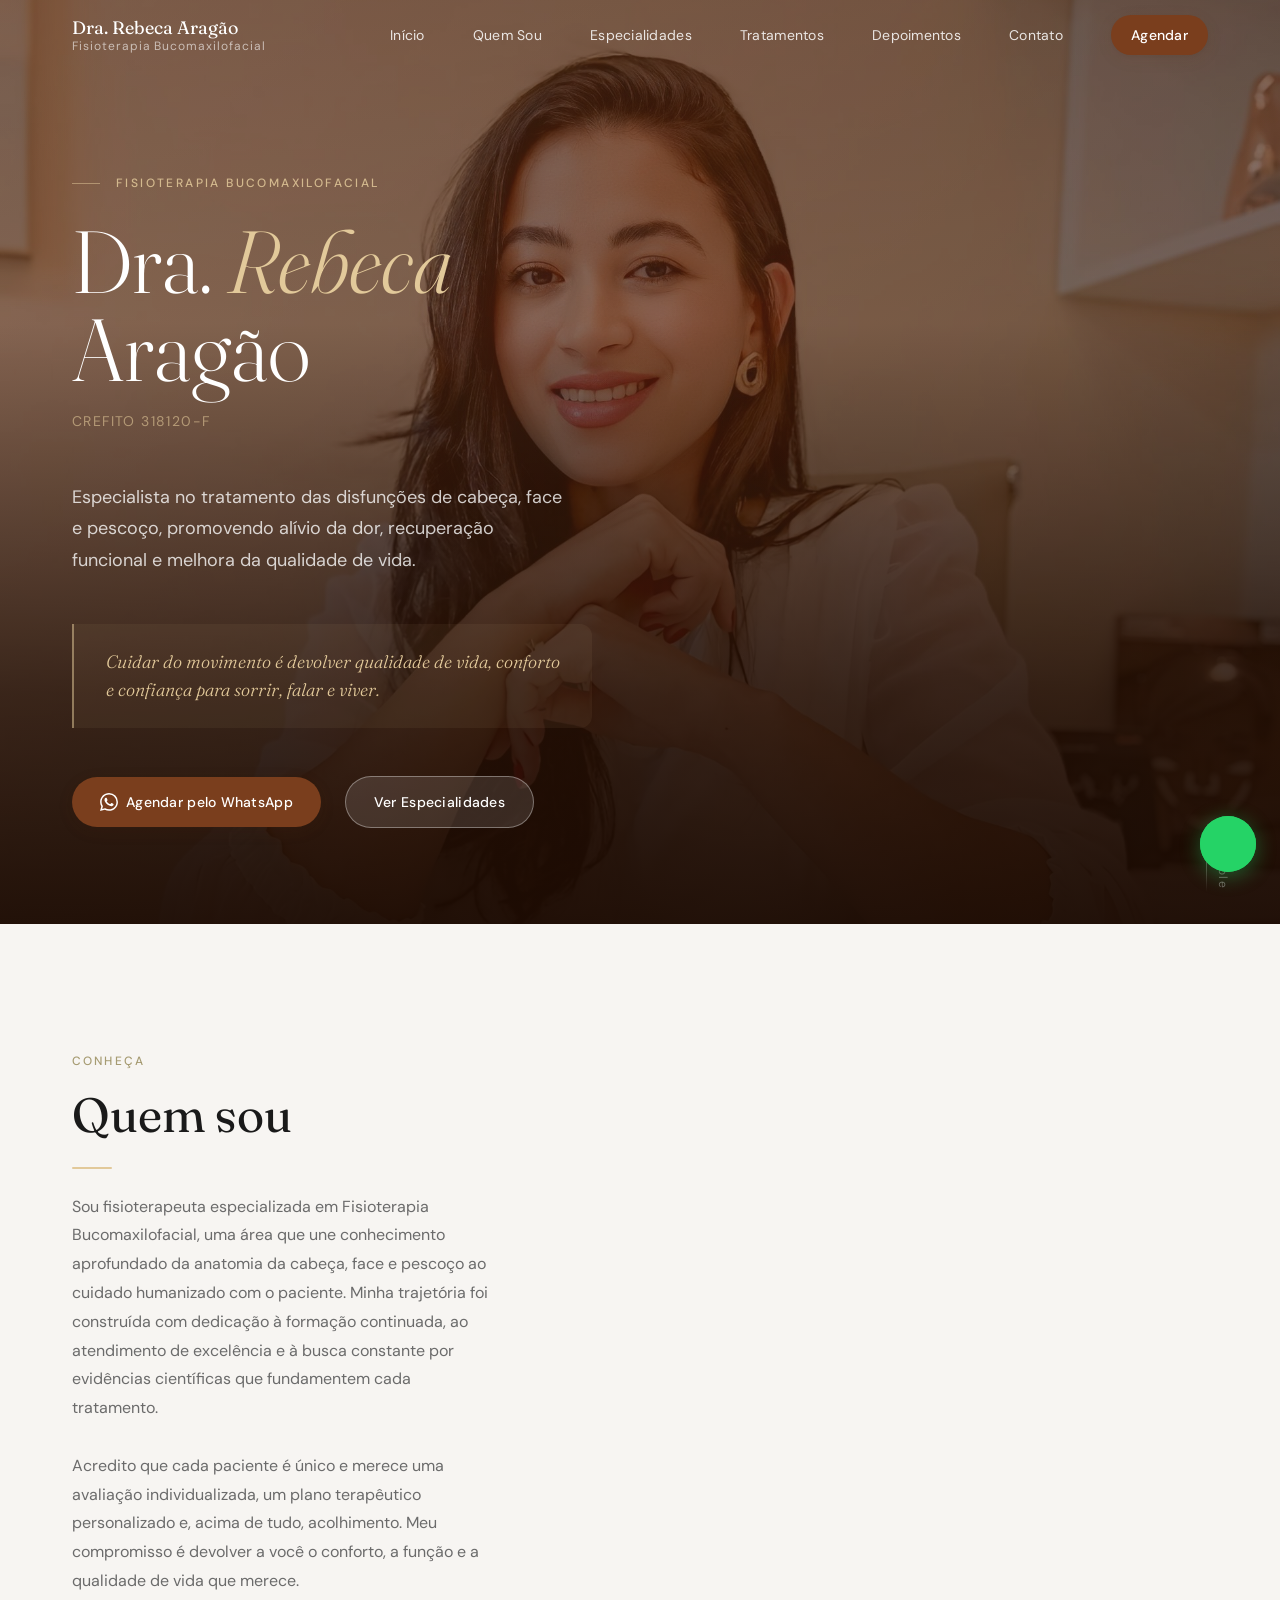
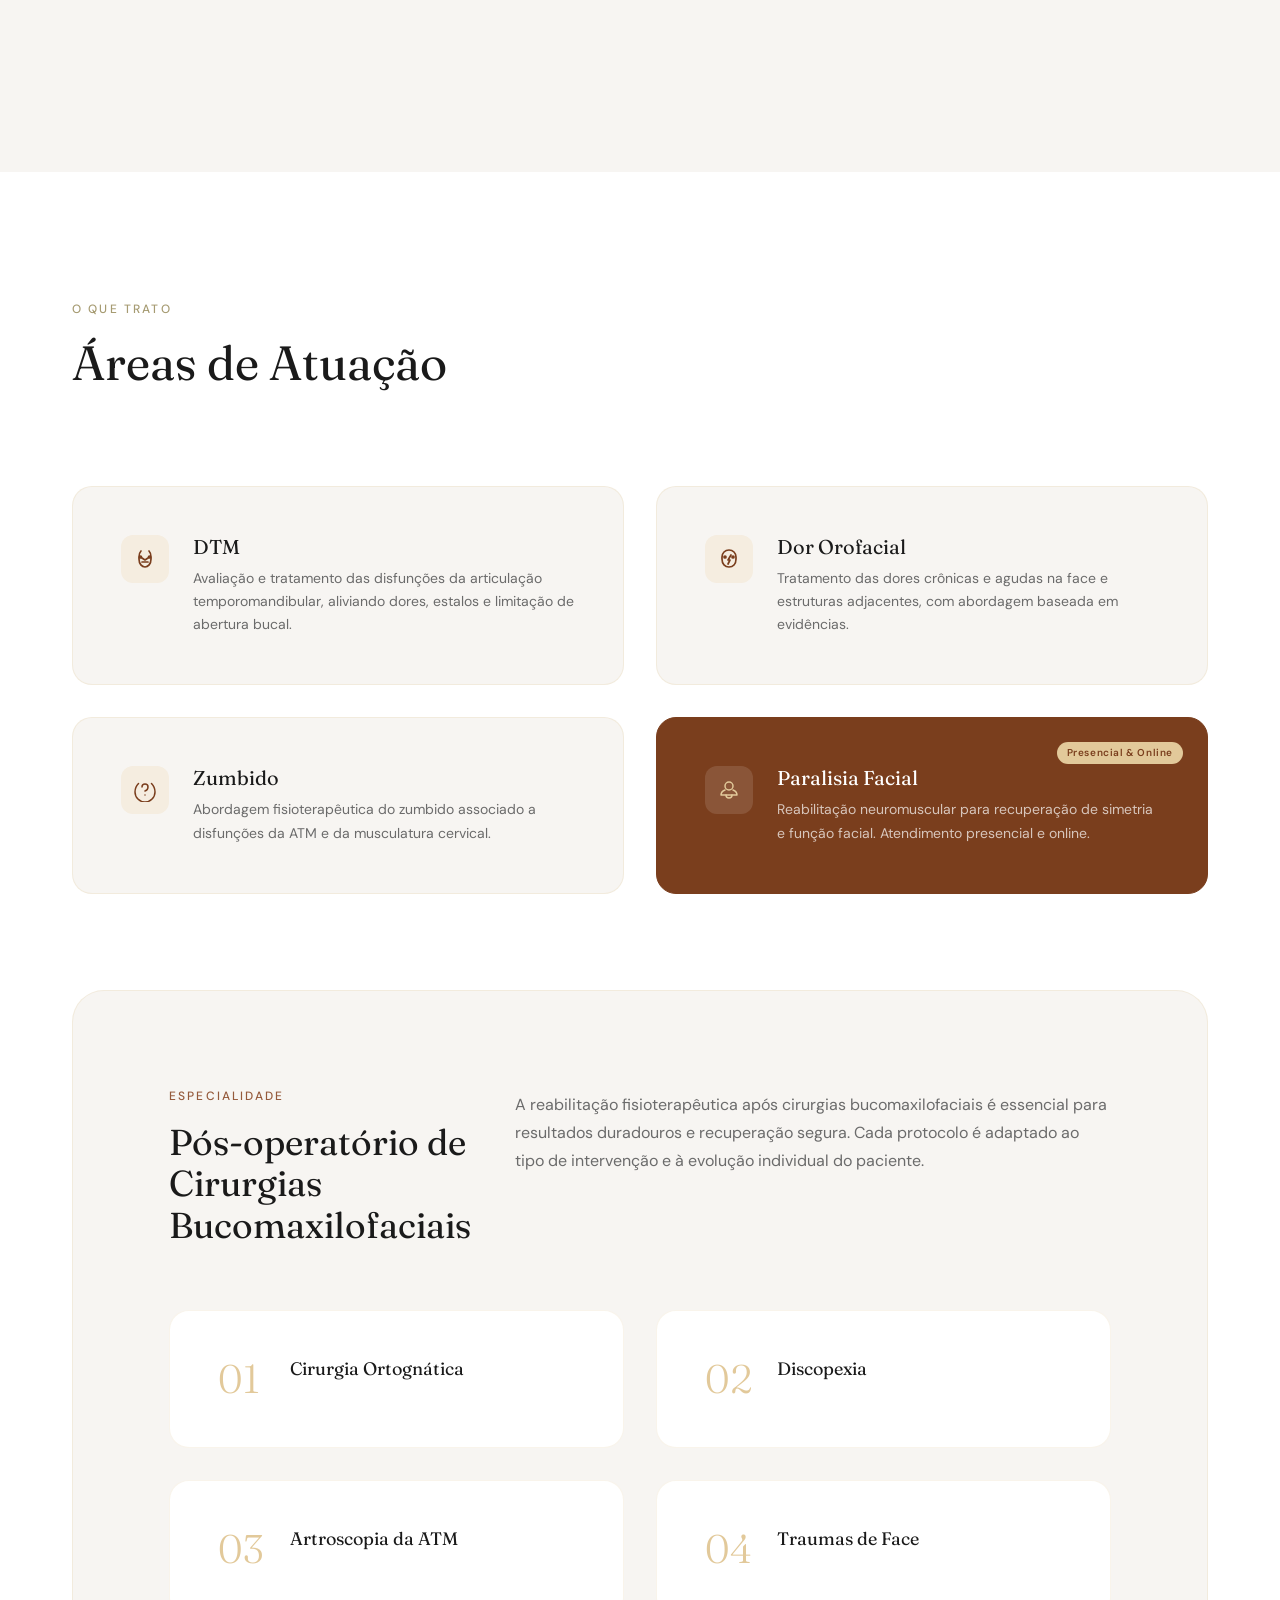
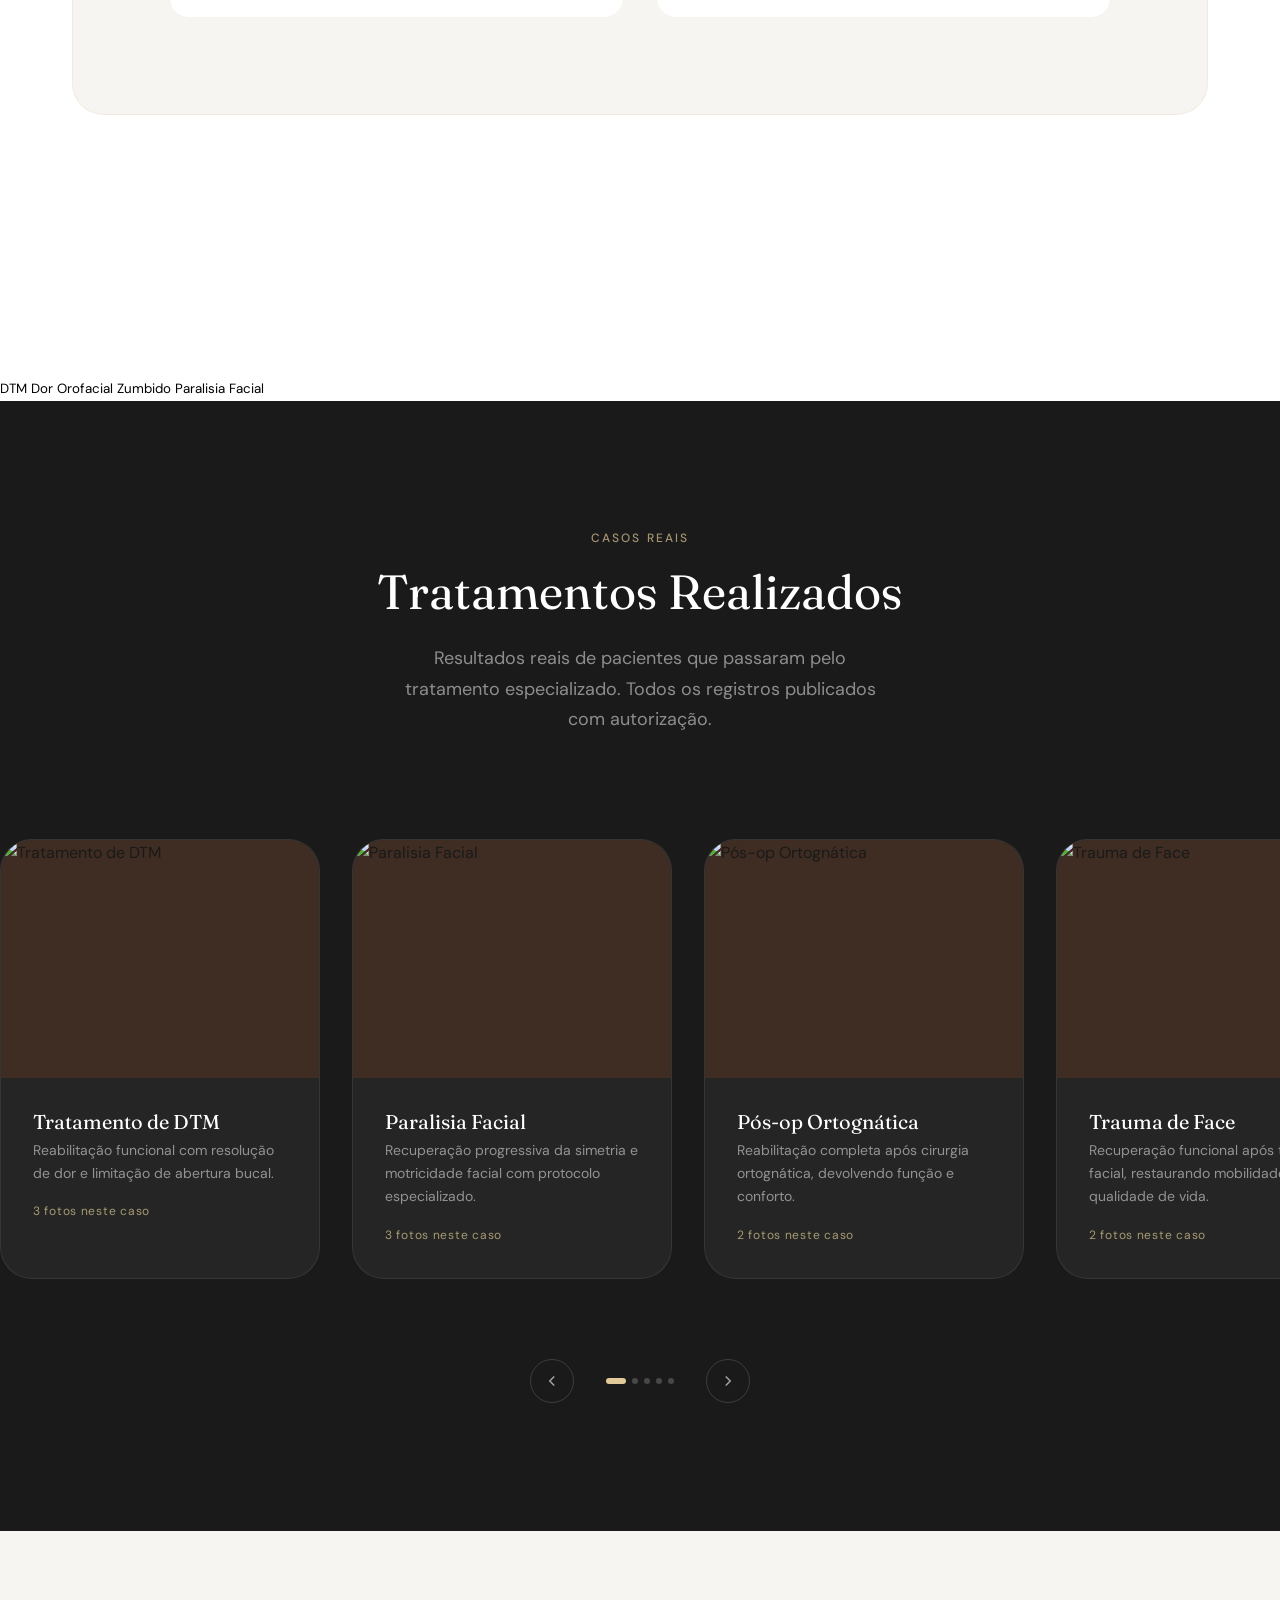
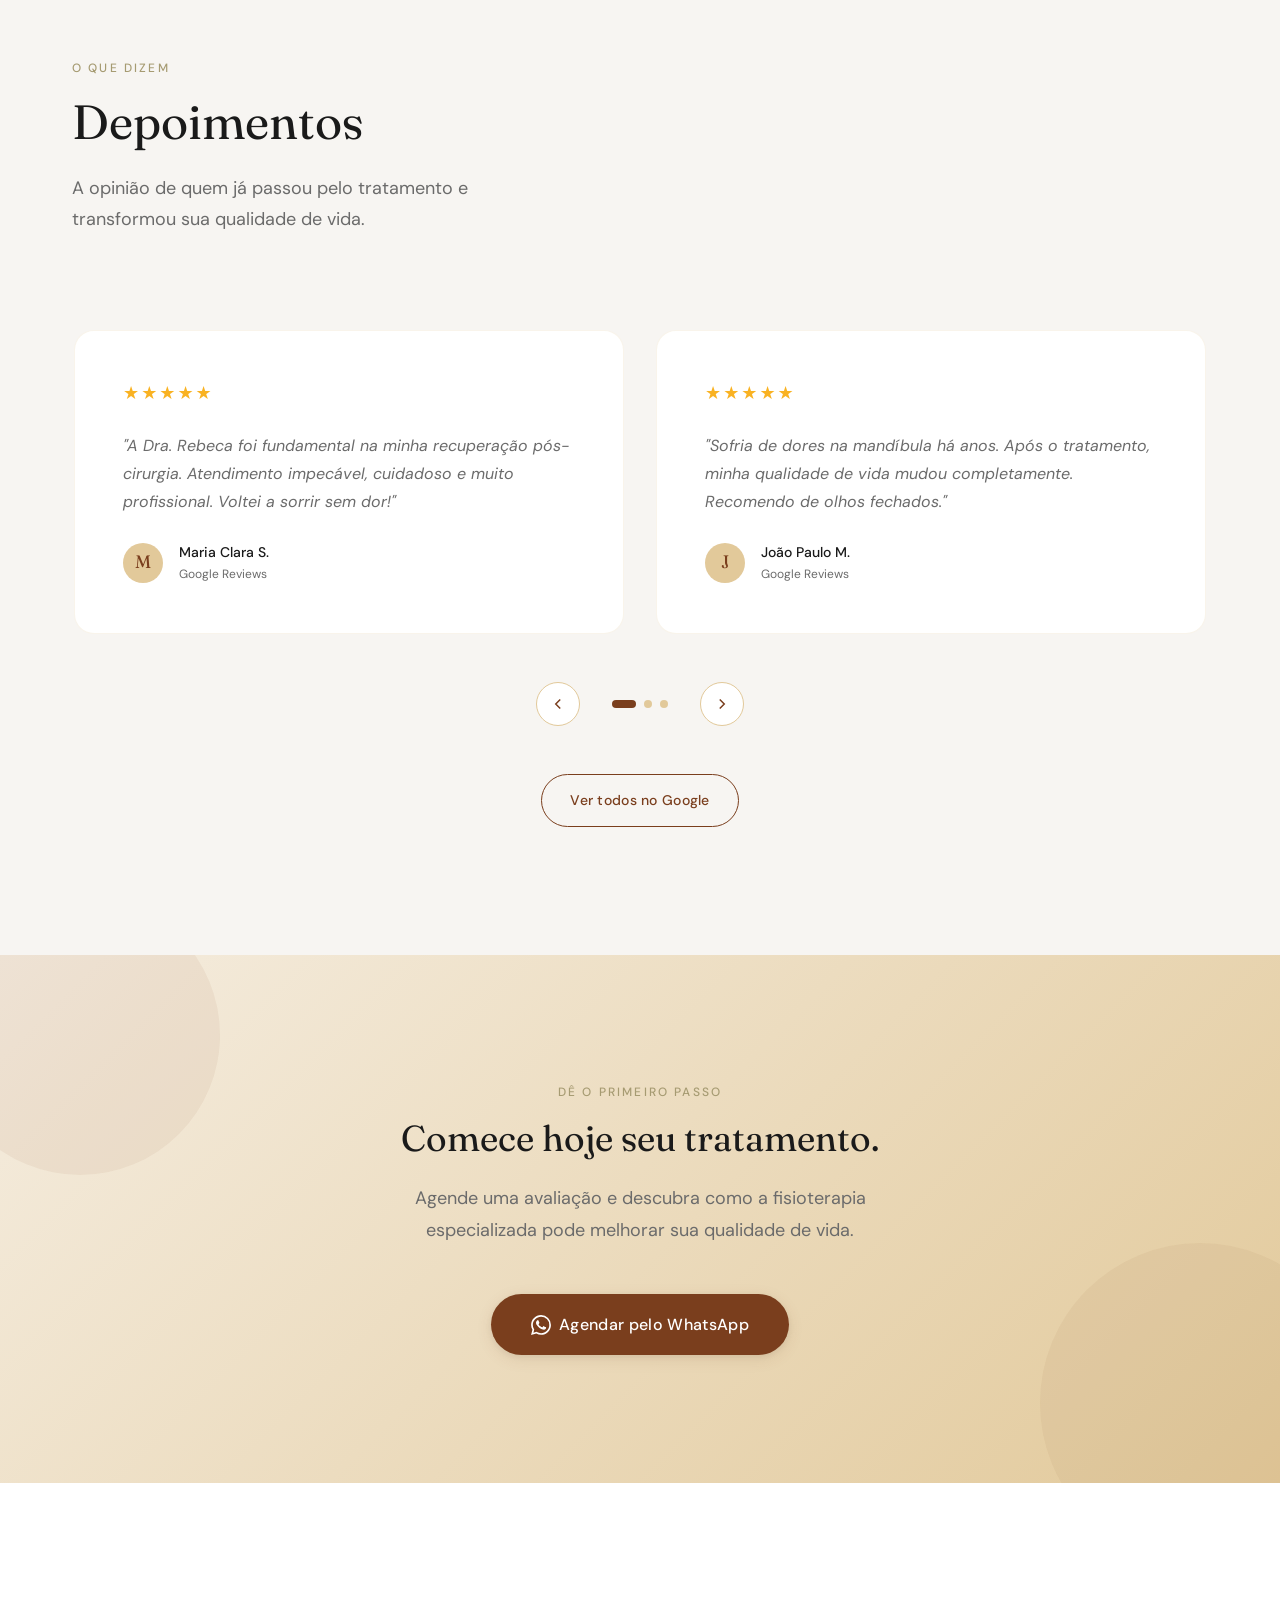
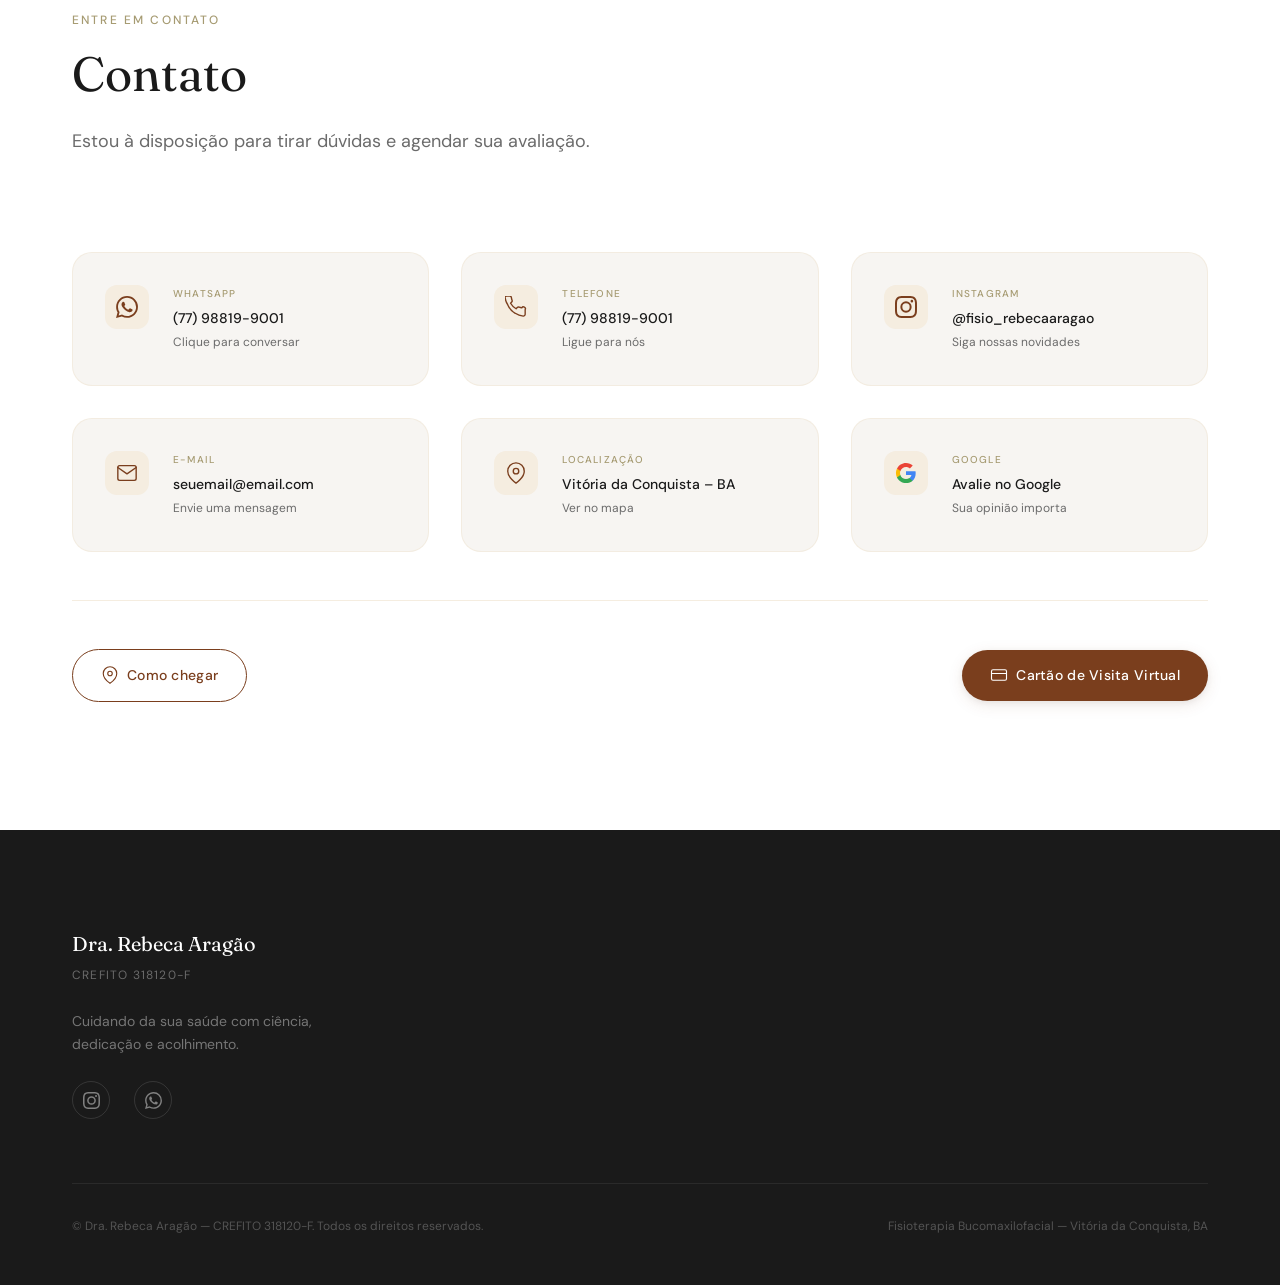
==== index.html @ 3fd0018e "test" ====
<!DOCTYPE html>
<html lang="pt-BR">

<head>
  <meta charset="UTF-8" />
  <meta name="viewport" content="width=device-width, initial-scale=1.0" />
  <title>Dra. Rebeca Aragão — Fisioterapia Bucomaxilofacial</title>
  <meta name="description"
    content="Dra. Rebeca Aragão, fisioterapeuta especialista em Fisioterapia Bucomaxilofacial (CREFITO 318120-F). Tratamento de DTM, dor orofacial, paralisia facial, pós-operatório e mais." />
  <meta name="keywords"
    content="fisioterapia bucomaxilofacial, DTM, dor orofacial, paralisia facial, zumbido, Vitória da Conquista, Dra. Rebeca Aragão" />
  <link rel="canonical" href="https://www.seusite.com.br" />

  <meta property="og:type" content="website" />
  <meta property="og:title" content="Dra. Rebeca Aragão — Fisioterapia Bucomaxilofacial" />
  <meta property="og:description" content="Especialista no tratamento das disfunções de cabeça, face e pescoço." />
  <meta property="og:url" content="https://www.seusite.com.br" />
  <meta property="og:image" content="assets/images/og-image.jpg" />
  <meta property="og:locale" content="pt_BR" />
  <meta name="twitter:card" content="summary_large_image" />
  <meta name="twitter:image" content="assets/images/og-image.jpg" />

  <script type="application/ld+json">
  {
    "@context": "https://schema.org",
    "@type": "Physician",
    "name": "Dra. Rebeca Aragão",
    "description": "Fisioterapeuta especialista em Fisioterapia Bucomaxilofacial.",
    "medicalSpecialty": "Fisioterapia Bucomaxilofacial",
    "identifier": "CREFITO 318120-F",
    "telephone": "+55-77-98819-9001",
    "sameAs": ["https://instagram.com/fisio_rebecaaragao"],
    "address": {
      "@type": "PostalAddress",
      "addressLocality": "Vitória da Conquista",
      "addressRegion": "BA",
      "addressCountry": "BR"
    }
  }
  </script>

  <link rel="preconnect" href="https://fonts.googleapis.com" />
  <link rel="preconnect" href="https://fonts.gstatic.com" crossorigin />
  <link rel="stylesheet" href="css/style.css" />
  <link rel="stylesheet" href="css/sections/nav.css" />
  <link rel="stylesheet" href="css/sections/hero.css" />
  <link rel="stylesheet" href="css/sections/sections.css" />
</head>

<body>

  <!-- ================================================
     BOTÃO FLUTUANTE WHATSAPP
     ================================================ -->
  <a href="http://wa.me/5577988199001" target="_blank" rel="noopener noreferrer" class="whatsapp-fab"
    aria-label="Conversar no WhatsApp">
    <svg viewBox="0 0 24 24" fill="white" aria-hidden="true">
      <path
        d="M17.472 14.382c-.297-.149-1.758-.867-2.03-.967-.273-.099-.471-.148-.67.15-.197.297-.767.966-.94 1.164-.173.199-.347.223-.644.075-.297-.15-1.255-.463-2.39-1.475-.883-.788-1.48-1.761-1.653-2.059-.173-.297-.018-.458.13-.606.134-.133.298-.347.446-.52.149-.174.198-.298.298-.497.099-.198.05-.371-.025-.52-.075-.149-.669-1.612-.916-2.207-.242-.579-.487-.5-.669-.51-.173-.008-.371-.01-.57-.01-.198 0-.52.074-.792.372-.272.297-1.04 1.016-1.04 2.479 0 1.462 1.065 2.875 1.213 3.074.149.198 2.096 3.2 5.077 4.487.709.306 1.262.489 1.694.625.712.227 1.36.195 1.871.118.571-.085 1.758-.719 2.006-1.413.248-.694.248-1.289.173-1.413-.074-.124-.272-.198-.57-.347m-5.421 7.403h-.004a9.87 9.87 0 01-5.031-1.378l-.361-.214-3.741.982.998-3.648-.235-.374a9.86 9.86 0 01-1.51-5.26c.001-5.45 4.436-9.884 9.888-9.884 2.64 0 5.122 1.03 6.988 2.898a9.825 9.825 0 012.893 6.994c-.003 5.45-4.437 9.884-9.885 9.884m8.413-18.297A11.815 11.815 0 0012.05 0C5.495 0 .16 5.335.157 11.892c0 2.096.547 4.142 1.588 5.945L.057 24l6.305-1.654a11.882 11.882 0 005.683 1.448h.005c6.554 0 11.89-5.335 11.893-11.893a11.821 11.821 0 00-3.48-8.413z" />
    </svg>
  </a>

  <!-- ================================================
     NAVEGAÇÃO
     ================================================ -->
  <header role="banner">
    <nav class="nav" aria-label="Navegação principal">
      <div class="nav__inner">
        <a href="#inicio" class="nav__logo" aria-label="Início">
          <span class="nav__logo-name">Dra. Rebeca Aragão</span>
          <span class="nav__logo-tag">Fisioterapia Bucomaxilofacial</span>
        </a>
        <ul class="nav__links" role="list">
          <li><a href="#inicio" class="nav__link">Início</a></li>
          <li><a href="#quem-sou" class="nav__link">Quem Sou</a></li>
          <li><a href="#especialidades" class="nav__link">Especialidades</a></li>
          <li><a href="#tratamentos" class="nav__link">Tratamentos</a></li>
          <li><a href="#depoimentos" class="nav__link">Depoimentos</a></li>
          <li><a href="#contato" class="nav__link">Contato</a></li>
          <li>
            <a href="http://wa.me/5577988199001" target="_blank" rel="noopener noreferrer"
              class="btn btn-primary nav__cta">Agendar</a>
          </li>
        </ul>
        <button class="nav__hamburger" aria-label="Abrir menu" aria-expanded="false" aria-controls="mobile-menu">
          <span></span><span></span><span></span>
        </button>
      </div>
    </nav>
    <nav id="mobile-menu" class="nav__mobile" aria-label="Menu mobile">
      <a href="#inicio" class="nav__mobile-link">Início</a>
      <a href="#quem-sou" class="nav__mobile-link">Quem Sou</a>
      <a href="#especialidades" class="nav__mobile-link">Especialidades</a>
      <a href="#tratamentos" class="nav__mobile-link">Tratamentos</a>
      <a href="#depoimentos" class="nav__mobile-link">Depoimentos</a>
      <a href="#contato" class="nav__mobile-link">Contato</a>
      <a href="http://wa.me/5577988199001" target="_blank" rel="noopener noreferrer" class="nav__mobile-link"
        style="color:var(--marrom);font-weight:500;">→ Agendar pelo WhatsApp</a>
    </nav>
  </header>

  <main id="main-content">

    <!-- ================================================
       HERO — foto integrada ao fundo
       ================================================ -->
    <section id="inicio" class="hero" aria-label="Apresentação">

      <!-- Elementos decorativos -->
      <div class="hero__deco-circle hero__deco-circle--1" aria-hidden="true"></div>
      <div class="hero__deco-circle hero__deco-circle--2" aria-hidden="true"></div>

      <!--
      ════════════════════════════════════════════
      FOTO HERO (fundo)
      Substitua o <div> abaixo por:

      <img src="assets/images/foto-hero.jpg"
           alt=""
           class="hero__bg-photo"
           loading="eager"
           decoding="async" />

      Tamanho ideal: 1200×1600px (retrato)
      Dica: use uma foto com rosto centralizado
      ════════════════════════════════════════════
    -->
      <div class="hero__photo-placeholder-bg" aria-hidden="true">
        <img src="assets/images/01.jpeg" alt="" class="hero__bg-photo" loading="eager" decoding="async" />
      </div>

      <div class="hero__overlay" aria-hidden="true"></div>

      <div class="container">
        <div class="hero__inner">
          <div class="hero__content">
            <span class="hero__eyebrow">Fisioterapia Bucomaxilofacial</span>
            <h1 class="hero__name">Dra. <em>Rebeca</em><br>Aragão</h1>
            <p class="hero__crefito">CREFITO 318120-F</p>
            <p class="hero__desc">
              Especialista no tratamento das disfunções de cabeça, face e pescoço,
              promovendo alívio da dor, recuperação funcional e melhora da qualidade de vida.
            </p>
            <blockquote class="hero__quote">
              <p>Cuidar do movimento é devolver qualidade de vida, conforto e confiança para sorrir, falar e viver.</p>
            </blockquote>
            <div class="hero__actions">
              <a href="http://wa.me/5577988199001" target="_blank" rel="noopener noreferrer" class="btn btn-primary">
                <svg width="18" height="18" viewBox="0 0 24 24" fill="currentColor" aria-hidden="true">
                  <path
                    d="M17.472 14.382c-.297-.149-1.758-.867-2.03-.967-.273-.099-.471-.148-.67.15-.197.297-.767.966-.94 1.164-.173.199-.347.223-.644.075-.297-.15-1.255-.463-2.39-1.475-.883-.788-1.48-1.761-1.653-2.059-.173-.297-.018-.458.13-.606.134-.133.298-.347.446-.52.149-.174.198-.298.298-.497.099-.198.05-.371-.025-.52-.075-.149-.669-1.612-.916-2.207-.242-.579-.487-.5-.669-.51-.173-.008-.371-.01-.57-.01-.198 0-.52.074-.792.372-.272.297-1.04 1.016-1.04 2.479 0 1.462 1.065 2.875 1.213 3.074.149.198 2.096 3.2 5.077 4.487.709.306 1.262.489 1.694.625.712.227 1.36.195 1.871.118.571-.085 1.758-.719 2.006-1.413.248-.694.248-1.289.173-1.413-.074-.124-.272-.198-.57-.347m-5.421 7.403h-.004a9.87 9.87 0 01-5.031-1.378l-.361-.214-3.741.982.998-3.648-.235-.374a9.86 9.86 0 01-1.51-5.26c.001-5.45 4.436-9.884 9.888-9.884 2.64 0 5.122 1.03 6.988 2.898a9.825 9.825 0 012.893 6.994c-.003 5.45-4.437 9.884-9.885 9.884m8.413-18.297A11.815 11.815 0 0012.05 0C5.495 0 .16 5.335.157 11.892c0 2.096.547 4.142 1.588 5.945L.057 24l6.305-1.654a11.882 11.882 0 005.683 1.448h.005c6.554 0 11.89-5.335 11.893-11.893a11.821 11.821 0 00-3.48-8.413z" />
                </svg>
                Agendar pelo WhatsApp
              </a>
              <a href="#especialidades" class="btn btn-ghost">Ver Especialidades</a>
            </div>
          </div>
        </div>
      </div>

      <div class="hero__scroll-indicator" aria-hidden="true">Role</div>
    </section>


    <!-- ================================================
       QUEM SOU
       ================================================ -->
    <section id="quem-sou" class="about section" aria-label="Sobre a Dra. Rebeca Aragão">
      <div class="container">
        <div class="about__inner">


          <div>
            <span class="section-eyebrow reveal">Conheça</span>
            <h2 class="section-title reveal reveal-delay-1">Quem sou</h2>
            <div class="divider-line reveal reveal-delay-2"></div>
            <p class="about__text reveal reveal-delay-2">
              <!--
              Edite o texto em data/content.js → CONTENT.quemSou.texto
            -->
              Sou fisioterapeuta especializada em Fisioterapia Bucomaxilofacial, uma área que une
              conhecimento aprofundado da anatomia da cabeça, face e pescoço ao cuidado humanizado
              com o paciente. Minha trajetória foi construída com dedicação à formação continuada,
              ao atendimento de excelência e à busca constante por evidências científicas que
              fundamentem cada tratamento.
              <br><br>
              Acredito que cada paciente é único e merece uma avaliação individualizada, um plano
              terapêutico personalizado e, acima de tudo, acolhimento. Meu compromisso é devolver
              a você o conforto, a função e a qualidade de vida que merece.
            </p>
            <!-- <ul class="about__checks">
              <li class="about__check reveal reveal-delay-3">
                <span class="about__check-icon" aria-hidden="true">✓</span>Atendimento humanizado
              </li>
              <li class="about__check reveal reveal-delay-3">
                <span class="about__check-icon" aria-hidden="true">✓</span>Avaliação individualizada
              </li>
              <li class="about__check reveal reveal-delay-4">
                <span class="about__check-icon" aria-hidden="true">✓</span>Tratamento baseado em evidências
              </li>
              <li class="about__check reveal reveal-delay-4">
                <span class="about__check-icon" aria-hidden="true">✓</span>Atendimento presencial e online
              </li>
            </ul> -->
          </div>

        </div>
      </div>
    </section>


    <!-- ================================================
       ESPECIALIDADES
       ================================================ -->
    <section id="especialidades" class="specialties section" aria-label="Áreas de atuação">
      <div class="container">

        <div class="specialties__header reveal">
          <span class="section-eyebrow">O que trato</span>
          <h2 class="section-title">Áreas de Atuação</h2>
        </div>

        <!-- Cards principais — gerados por builder.js -->
        <div id="spec-main-grid" class="spec-main-grid"></div>

        <!-- Bloco Pós-operatório -->
        <div class="posop-block reveal">
          <div class="posop-header">
            <div class="posop-header__label">
              <span class="section-eyebrow">Especialidade</span>
              <h2 class="section-title">Pós-operatório de Cirurgias Bucomaxilofaciais</h2>
            </div>
            <p class="posop-header__desc">
              A reabilitação fisioterapêutica após cirurgias bucomaxilofaciais é essencial para
              resultados duradouros e recuperação segura. Cada protocolo é adaptado ao tipo de
              intervenção e à evolução individual do paciente.
            </p>
          </div>
          <!-- Cards pós-op — gerados por builder.js -->
          <div id="posop-grid" class="posop-grid"></div>
        </div>

      </div>
    </section>

    <section id="anatomy-figure"></section>


    <!-- ================================================
       TRATAMENTOS REALIZADOS
       ================================================ -->
    <section id="tratamentos" class="treatments section" aria-label="Tratamentos realizados">
      <div class="container">
        <div class="treatments__header reveal">
          <span class="section-eyebrow">Casos reais</span>
          <h2 class="section-title">Tratamentos Realizados</h2>
          <p class="section-subtitle">
            Resultados reais de pacientes que passaram pelo tratamento especializado.
            Todos os registros publicados com autorização.
          </p>
        </div>
      </div>

      <!-- Track fora do container para ir de ponta a ponta -->
      <div class="treatments__scroll-wrap">
        <div id="treatments-track" class="treatments__track" role="list"></div>
      </div>

      <div class="container">
        <div class="treatments__controls">
          <button id="treatments-prev" class="treatments__btn" aria-label="Anterior">
            <svg viewBox="0 0 24 24" fill="none" stroke="currentColor" stroke-width="2">
              <polyline points="15 18 9 12 15 6" />
            </svg>
          </button>
          <div id="treatments-dots" class="treatments__progress"></div>
          <button id="treatments-next" class="treatments__btn" aria-label="Próximo">
            <svg viewBox="0 0 24 24" fill="none" stroke="currentColor" stroke-width="2">
              <polyline points="9 18 15 12 9 6" />
            </svg>
          </button>
        </div>
      </div>
    </section>


    <!-- ================================================
       DEPOIMENTOS
       ================================================ -->
    <section id="depoimentos" class="testimonials section" aria-label="Depoimentos">
      <div class="container">
        <div class="testimonials__header reveal">
          <span class="section-eyebrow">O que dizem</span>
          <h2 class="section-title">Depoimentos</h2>
          <p class="section-subtitle">
            A opinião de quem já passou pelo tratamento e transformou sua qualidade de vida.
          </p>
        </div>
        <div class="carousel reveal">
          <div class="carousel__track-wrap">
            <div id="carousel-track" class="carousel__track"></div>
          </div>
          <div class="carousel__controls">
            <button id="carousel-prev" class="carousel__btn" aria-label="Anterior">
              <svg viewBox="0 0 24 24" fill="none" stroke="currentColor" stroke-width="2">
                <polyline points="15 18 9 12 15 6" />
              </svg>
            </button>
            <div id="carousel-dots" class="carousel__dots" role="tablist"></div>
            <button id="carousel-next" class="carousel__btn" aria-label="Próximo">
              <svg viewBox="0 0 24 24" fill="none" stroke="currentColor" stroke-width="2">
                <polyline points="9 18 15 12 9 6" />
              </svg>
            </button>
          </div>
        </div>
        <div style="text-align:center;margin-top:var(--space-xl);">
          <a href="https://share.google/x750evJ98upDAzn2G" target="_blank" rel="noopener noreferrer"
            class="btn btn-outline">Ver todos no Google</a>
        </div>
      </div>
    </section>


    <!-- ================================================
       CTA
       ================================================ -->
    <section class="cta-section section" aria-label="Agendar consulta">
      <div class="container">
        <span class="section-eyebrow reveal" style="display:block;text-align:center;">Dê o primeiro passo</span>
        <h2 class="section-title reveal reveal-delay-1" style="text-align:center;">Comece hoje seu tratamento.</h2>
        <p class="reveal reveal-delay-2">
          Agende uma avaliação e descubra como a fisioterapia especializada pode melhorar sua qualidade de vida.
        </p>
        <div class="reveal reveal-delay-3" style="text-align:center;">
          <a href="http://wa.me/5577988199001" target="_blank" rel="noopener noreferrer" class="btn btn-primary">
            <svg width="20" height="20" viewBox="0 0 24 24" fill="currentColor" aria-hidden="true">
              <path
                d="M17.472 14.382c-.297-.149-1.758-.867-2.03-.967-.273-.099-.471-.148-.67.15-.197.297-.767.966-.94 1.164-.173.199-.347.223-.644.075-.297-.15-1.255-.463-2.39-1.475-.883-.788-1.48-1.761-1.653-2.059-.173-.297-.018-.458.13-.606.134-.133.298-.347.446-.52.149-.174.198-.298.298-.497.099-.198.05-.371-.025-.52-.075-.149-.669-1.612-.916-2.207-.242-.579-.487-.5-.669-.51-.173-.008-.371-.01-.57-.01-.198 0-.52.074-.792.372-.272.297-1.04 1.016-1.04 2.479 0 1.462 1.065 2.875 1.213 3.074.149.198 2.096 3.2 5.077 4.487.709.306 1.262.489 1.694.625.712.227 1.36.195 1.871.118.571-.085 1.758-.719 2.006-1.413.248-.694.248-1.289.173-1.413-.074-.124-.272-.198-.57-.347m-5.421 7.403h-.004a9.87 9.87 0 01-5.031-1.378l-.361-.214-3.741.982.998-3.648-.235-.374a9.86 9.86 0 01-1.51-5.26c.001-5.45 4.436-9.884 9.888-9.884 2.64 0 5.122 1.03 6.988 2.898a9.825 9.825 0 012.893 6.994c-.003 5.45-4.437 9.884-9.885 9.884m8.413-18.297A11.815 11.815 0 0012.05 0C5.495 0 .16 5.335.157 11.892c0 2.096.547 4.142 1.588 5.945L.057 24l6.305-1.654a11.882 11.882 0 005.683 1.448h.005c6.554 0 11.89-5.335 11.893-11.893a11.821 11.821 0 00-3.48-8.413z" />
            </svg>
            Agendar pelo WhatsApp
          </a>
        </div>
      </div>
    </section>


    <!-- ================================================
       CONTATO
       ================================================ -->
    <section id="contato" class="contact section" aria-label="Contato">
      <div class="container">
        <div class="contact__header reveal">
          <span class="section-eyebrow">Entre em contato</span>
          <h2 class="section-title">Contato</h2>
          <p class="section-subtitle">Estou à disposição para tirar dúvidas e agendar sua avaliação.</p>
        </div>

        <!-- Cards gerados por builder.js -->
        <div id="contact-grid" class="contact__grid"></div>

        <div class="contact__bottom">
          <a href="#" id="btn-como-chegar" class="btn btn-outline contact__maps-btn" target="_blank"
            rel="noopener noreferrer">
            <svg width="18" height="18" viewBox="0 0 24 24" fill="none" stroke="currentColor" stroke-width="1.5"
              aria-hidden="true">
              <path d="M21 10c0 7-9 13-9 13S3 17 3 10a9 9 0 0118 0z" />
              <circle cx="12" cy="10" r="3" />
            </svg>
            Como chegar
          </a>
          <a href="cartao.html" class="btn btn-primary">
            <svg width="18" height="18" viewBox="0 0 24 24" fill="none" stroke="currentColor" stroke-width="1.5"
              aria-hidden="true">
              <rect x="2" y="5" width="20" height="14" rx="2" />
              <path d="M2 10h20" />
            </svg>
            Cartão de Visita Virtual
          </a>
        </div>
      </div>
    </section>

  </main>


  <!-- ================================================
     LIGHTBOX (criado em builder.js)
     ================================================ -->
  <div id="lightbox" class="lightbox" role="dialog" aria-modal="true" aria-label="Galeria de tratamentos">
    <div class="lightbox__header">
      <h2 class="lightbox__title"></h2>
      <button class="lightbox__close" aria-label="Fechar galeria">✕</button>
    </div>
    <div class="lightbox__main">
      <div class="lightbox__img-wrap"></div>
      <div class="lightbox__nav">
        <button id="lb-prev" class="lightbox__nav-btn" aria-label="Foto anterior">
          <svg width="20" height="20" viewBox="0 0 24 24" fill="none" stroke="currentColor" stroke-width="2">
            <polyline points="15 18 9 12 15 6" />
          </svg>
        </button>
        <button id="lb-next" class="lightbox__nav-btn" aria-label="Próxima foto">
          <svg width="20" height="20" viewBox="0 0 24 24" fill="none" stroke="currentColor" stroke-width="2">
            <polyline points="9 18 15 12 9 6" />
          </svg>
        </button>
      </div>
    </div>
    <div class="lightbox__thumbs"></div>
  </div>


  <!-- ================================================
     RODAPÉ
     ================================================ -->
  <footer class="footer" role="contentinfo">
    <div class="container">
      <div class="footer__inner">
        <div>
          <p class="footer__logo-name">Dra. Rebeca Aragão</p>
          <p class="footer__logo-crefito">CREFITO 318120-F</p>
          <p class="footer__slogan">Cuidando da sua saúde com ciência, dedicação e acolhimento.</p>
          <nav class="footer__socials" aria-label="Redes sociais">
            <a href="https://instagram.com/fisio_rebecaaragao" target="_blank" rel="noopener noreferrer"
              class="footer__social" aria-label="Instagram">
              <svg viewBox="0 0 24 24" fill="currentColor">
                <path
                  d="M12 2.163c3.204 0 3.584.012 4.85.07 3.252.148 4.771 1.691 4.919 4.919.058 1.265.069 1.645.069 4.849 0 3.205-.012 3.584-.069 4.849-.149 3.225-1.664 4.771-4.919 4.919-1.266.058-1.644.07-4.85.07-3.204 0-3.584-.012-4.849-.07-3.26-.149-4.771-1.699-4.919-4.92-.058-1.265-.07-1.644-.07-4.849 0-3.204.013-3.583.07-4.849.149-3.227 1.664-4.771 4.919-4.919 1.266-.057 1.645-.069 4.849-.069zM12 0C8.741 0 8.333.014 7.053.072 2.695.272.273 2.69.073 7.052.014 8.333 0 8.741 0 12c0 3.259.014 3.668.072 4.948.2 4.358 2.618 6.78 6.98 6.98C8.333 23.986 8.741 24 12 24c3.259 0 3.668-.014 4.948-.072 4.354-.2 6.782-2.618 6.979-6.98.059-1.28.073-1.689.073-4.948 0-3.259-.014-3.667-.072-4.947-.196-4.354-2.617-6.78-6.979-6.98C15.668.014 15.259 0 12 0zm0 5.838a6.162 6.162 0 100 12.324 6.162 6.162 0 000-12.324zM12 16a4 4 0 110-8 4 4 0 010 8zm6.406-11.845a1.44 1.44 0 100 2.881 1.44 1.44 0 000-2.881z" />
              </svg>
            </a>
            <a href="http://wa.me/5577988199001" target="_blank" rel="noopener noreferrer" class="footer__social"
              aria-label="WhatsApp">
              <svg viewBox="0 0 24 24" fill="currentColor">
                <path
                  d="M17.472 14.382c-.297-.149-1.758-.867-2.03-.967-.273-.099-.471-.148-.67.15-.197.297-.767.966-.94 1.164-.173.199-.347.223-.644.075-.297-.15-1.255-.463-2.39-1.475-.883-.788-1.48-1.761-1.653-2.059-.173-.297-.018-.458.13-.606.134-.133.298-.347.446-.52.149-.174.198-.298.298-.497.099-.198.05-.371-.025-.52-.075-.149-.669-1.612-.916-2.207-.242-.579-.487-.5-.669-.51-.173-.008-.371-.01-.57-.01-.198 0-.52.074-.792.372-.272.297-1.04 1.016-1.04 2.479 0 1.462 1.065 2.875 1.213 3.074.149.198 2.096 3.2 5.077 4.487.709.306 1.262.489 1.694.625.712.227 1.36.195 1.871.118.571-.085 1.758-.719 2.006-1.413.248-.694.248-1.289.173-1.413-.074-.124-.272-.198-.57-.347m-5.421 7.403h-.004a9.87 9.87 0 01-5.031-1.378l-.361-.214-3.741.982.998-3.648-.235-.374a9.86 9.86 0 01-1.51-5.26c.001-5.45 4.436-9.884 9.888-9.884 2.64 0 5.122 1.03 6.988 2.898a9.825 9.825 0 012.893 6.994c-.003 5.45-4.437 9.884-9.885 9.884m8.413-18.297A11.815 11.815 0 0012.05 0C5.495 0 .16 5.335.157 11.892c0 2.096.547 4.142 1.588 5.945L.057 24l6.305-1.654a11.882 11.882 0 005.683 1.448h.005c6.554 0 11.89-5.335 11.893-11.893a11.821 11.821 0 00-3.48-8.413z" />
              </svg>
            </a>
          </nav>
        </div>
      </div>
      <div class="footer__bottom">
        <p class="footer__copy">&copy; <span id="footer-year"></span> Dra. Rebeca Aragão — CREFITO 318120-F. Todos os
          direitos reservados.</p>
        <p class="footer__copy">Fisioterapia Bucomaxilofacial — Vitória da Conquista, BA</p>
      </div>
    </div>
  </footer>

  <!-- Scripts -->
  <script src="data/content.js"></script>
  <script src="data/icons.js"></script>
  <script type="module" src="js/main.js"></script>

</body>

</html>
---- css/style.css ----
/* ============================================================
   VARIÁVEIS GLOBAIS & RESET
   ============================================================ */
@import url('https://fonts.googleapis.com/css2?family=Fraunces:ital,opsz,wght@0,9..144,300;0,9..144,400;0,9..144,500;1,9..144,300;1,9..144,400&family=DM+Sans:ital,wght@0,300;0,400;0,500;1,300&display=swap');

:root {
  --marrom: #7A3E1D;
  --marrom-medio: #8B5E34;
  --terracota: #955A3C;
  --oliva: #A69B72;
  --bege: #E2C99A;
  --bege-claro: #F5EDE0;
  --branco: #FFFFFF;
  --cinza-claro: #F7F5F2;
  --cinza-texto: #6B6B6B;
  --preto-suave: #1A1A1A;

  --font-titulo: 'Fraunces', Georgia, serif;
  --font-texto: 'DM Sans', system-ui, sans-serif;

  --text-xs: 0.75rem;
  --text-sm: 0.875rem;
  --text-base: 1rem;
  --text-lg: 1.125rem;
  --text-xl: 1.25rem;
  --text-2xl: 1.5rem;
  --text-3xl: 1.875rem;
  --text-4xl: 2.25rem;
  --text-5xl: 3rem;

  --space-xs: 0.5rem;
  --space-sm: 1rem;
  --space-md: 1.5rem;
  --space-lg: 2rem;
  --space-xl: 3rem;
  --space-2xl: 4rem;
  --space-3xl: 6rem;
  --space-4xl: 8rem;

  --radius-sm: 6px;
  --radius-md: 12px;
  --radius-lg: 20px;
  --radius-xl: 32px;
  --radius-full: 9999px;

  --shadow-sm: 0 1px 3px rgba(122, 62, 29, .08);
  --shadow-md: 0 4px 16px rgba(122, 62, 29, .10), 0 2px 6px rgba(0, 0, 0, .06);
  --shadow-lg: 0 12px 40px rgba(122, 62, 29, .13), 0 4px 12px rgba(0, 0, 0, .08);
  --shadow-xl: 0 24px 64px rgba(122, 62, 29, .15);

  --transition-fast: 150ms ease;
  --transition-normal: 300ms ease;
  --transition-slow: 500ms ease;

  --max-width: 1200px;
  --nav-height: 70px;
}

*,
*::before,
*::after {
  box-sizing: border-box;
  margin: 0;
  padding: 0;
}

html {
  scroll-behavior: smooth;
  font-size: 16px;
  -webkit-text-size-adjust: 100%;
}

body {
  font-family: var(--font-texto);
  color: var(--preto-suave);
  background: var(--branco);
  line-height: 1.6;
  overflow-x: hidden;
}

img {
  max-width: 100%;
  height: auto;
  display: block;
}

a {
  color: inherit;
  text-decoration: none;
}

ul,
ol {
  list-style: none;
}

button {
  cursor: pointer;
  border: none;
  background: none;
  font-family: inherit;
}

h1,
h2,
h3,
h4 {
  font-family: var(--font-titulo);
  line-height: 1.15;
  color: var(--preto-suave);
}

p {
  color: var(--cinza-texto);
  line-height: 1.75;
}

.container {
  width: 100%;
  max-width: var(--max-width);
  margin: 0 auto;
  padding: 0 var(--space-lg);
}

.section {
  padding: var(--space-4xl) 0;
}

.section-eyebrow {
  font-size: var(--text-xs);
  font-weight: 500;
  letter-spacing: 0.18em;
  text-transform: uppercase;
  color: var(--oliva);
  display: block;
  margin-bottom: var(--space-sm);
}

.section-title {
  font-family: var(--font-titulo);
  font-size: clamp(var(--text-3xl), 4vw, var(--text-5xl));
  font-weight: 400;
  margin-bottom: var(--space-md);
}

.section-subtitle {
  font-size: var(--text-lg);
  color: var(--cinza-texto);
  line-height: 1.7;
}

/* Botões */
.btn {
  display: inline-flex;
  align-items: center;
  gap: var(--space-xs);
  font-family: var(--font-texto);
  font-size: var(--text-sm);
  font-weight: 500;
  letter-spacing: 0.02em;
  padding: 0.875rem 1.75rem;
  border-radius: var(--radius-full);
  transition: all var(--transition-normal);
  position: relative;
  overflow: hidden;
  white-space: nowrap;
  cursor: pointer;
}

.btn-primary {
  background: var(--marrom);
  color: var(--branco);
  box-shadow: var(--shadow-md);
}

.btn-primary:hover {
  background: var(--marrom-medio);
  box-shadow: var(--shadow-lg);
  transform: translateY(-2px);
}

.btn-outline {
  background: transparent;
  color: var(--marrom);
  border: 1.5px solid var(--marrom);
}

.btn-outline:hover {
  background: var(--marrom);
  color: var(--branco);
  transform: translateY(-2px);
}

.btn-ghost {
  background: rgba(255, 255, 255, .12);
  color: var(--branco);
  border: 1.5px solid rgba(255, 255, 255, .35);
}

.btn-ghost:hover {
  background: rgba(255, 255, 255, .22);
  transform: translateY(-2px);
}

/* Ripple */
.btn .ripple {
  position: absolute;
  border-radius: 50%;
  background: rgba(255, 255, 255, .3);
  transform: scale(0);
  animation: ripple-anim .55s linear;
  pointer-events: none;
}

@keyframes ripple-anim {
  to {
    transform: scale(4);
    opacity: 0;
  }
}

.divider-line {
  width: 40px;
  height: 2px;
  background: var(--bege);
  border-radius: 2px;
  margin: var(--space-md) 0;
}

/* Scroll reveal */
.reveal {
  opacity: 0;
  transform: translateY(24px);
  transition: opacity .65s ease, transform .65s ease;
}

.reveal.visible {
  opacity: 1;
  transform: none;
}

.reveal-delay-1 {
  transition-delay: .1s;
}

.reveal-delay-2 {
  transition-delay: .2s;
}

.reveal-delay-3 {
  transition-delay: .3s;
}

.reveal-delay-4 {
  transition-delay: .4s;
}

.reveal-delay-5 {
  transition-delay: .5s;
}

/* WhatsApp flutuante */
.whatsapp-fab {
  position: fixed;
  bottom: 28px;
  right: 24px;
  z-index: 900;
  width: 56px;
  height: 56px;
  background: #25D366;
  border-radius: 50%;
  display: flex;
  align-items: center;
  justify-content: center;
  box-shadow: 0 4px 20px rgba(37, 211, 102, .4), 0 2px 8px rgba(0, 0, 0, .15);
  transition: transform var(--transition-normal), box-shadow var(--transition-normal);
  animation: fab-in .6s cubic-bezier(0.34, 1.56, 0.64, 1) both;
}

.whatsapp-fab:hover {
  transform: scale(1.1);
  box-shadow: 0 8px 28px rgba(37, 211, 102, .5), 0 4px 12px rgba(0, 0, 0, .18);
}

.whatsapp-fab svg {
  width: 28px;
  height: 28px;
}

.whatsapp-fab::before {
  content: '';
  position: absolute;
  inset: 0;
  border-radius: 50%;
  background: #25D366;
  animation: fab-pulse 2.5s ease-out infinite;
}

@keyframes fab-pulse {
  0% {
    transform: scale(1);
    opacity: .6;
  }

  70% {
    transform: scale(1.5);
    opacity: 0;
  }

  100% {
    opacity: 0;
  }
}

@keyframes fab-in {
  from {
    transform: scale(0) translateY(20px);
    opacity: 0;
  }

  to {
    transform: scale(1) translateY(0);
    opacity: 1;
  }
}

/* Reduced motion */
@media (prefers-reduced-motion: reduce) {

  *,
  *::before,
  *::after {
    animation-duration: .01ms !important;
    transition-duration: .01ms !important;
  }

  html {
    scroll-behavior: auto;
  }
}

@media (max-width: 768px) {
  .container {
    padding: 0 var(--space-md);
  }

  .section {
    padding: var(--space-3xl) 0;
  }

  :root {
    --nav-height: 64px;
  }
}

@media (max-width: 480px) {
  .container {
    padding: 0 1.25rem;
  }
}
---- css/sections/nav.css ----
/* ============================================================
   NAVEGAÇÃO
   ============================================================ */
.nav {
  position: fixed;
  top: 0;
  left: 0;
  right: 0;
  z-index: 1000;
  height: var(--nav-height);
  display: flex;
  align-items: center;
  transition: background var(--transition-normal), box-shadow var(--transition-normal);
}

.nav.scrolled {
  background: rgba(255, 255, 255, .96);
  backdrop-filter: blur(16px);
  box-shadow: 0 1px 0 rgba(0, 0, 0, .06), var(--shadow-sm);
}

.nav__inner {
  display: flex;
  align-items: center;
  justify-content: space-between;
  width: 100%;
  max-width: var(--max-width);
  margin: 0 auto;
  padding: 0 var(--space-lg);
}

.nav__logo {
  display: flex;
  flex-direction: column;
  line-height: 1.2;
}

.nav__logo-name {
  font-family: var(--font-titulo);
  font-size: var(--text-lg);
  font-weight: 400;
  transition: color var(--transition-fast);
}

.nav__logo-tag {
  font-size: var(--text-xs);
  letter-spacing: 0.08em;
}

.nav.scrolled .nav__logo-name,
.nav.scrolled .nav__logo-tag {
  color: var(--marrom);
}

.nav:not(.scrolled) .nav__logo-name {
  color: var(--branco);
}

.nav:not(.scrolled) .nav__logo-tag {
  color: rgba(255, 255, 255, .6);
}

.nav__links {
  display: flex;
  align-items: center;
  gap: var(--space-xl);
}

.nav__link {
  font-size: var(--text-sm);
  font-weight: 400;
  letter-spacing: 0.02em;
  transition: color var(--transition-fast);
  position: relative;
}

.nav__link::after {
  content: '';
  position: absolute;
  bottom: -3px;
  left: 0;
  right: 0;
  height: 1px;
  background: var(--marrom);
  transform: scaleX(0);
  transform-origin: left;
  transition: transform var(--transition-normal);
}

.nav.scrolled .nav__link {
  color: var(--cinza-texto);
}

.nav.scrolled .nav__link:hover {
  color: var(--marrom);
}

.nav.scrolled .nav__link:hover::after {
  transform: scaleX(1);
}

.nav:not(.scrolled) .nav__link {
  color: rgba(255, 255, 255, .85);
}

.nav:not(.scrolled) .nav__link::after {
  background: var(--branco);
}

.nav:not(.scrolled) .nav__link:hover {
  color: var(--branco);
}

.nav:not(.scrolled) .nav__link:hover::after {
  transform: scaleX(1);
}

.nav__cta {
  padding: .55rem 1.25rem !important;
  font-size: var(--text-sm) !important;
}

.nav__hamburger {
  display: none;
  flex-direction: column;
  gap: 5px;
  padding: 6px;
  cursor: pointer;
  border-radius: var(--radius-sm);
}

.nav__hamburger span {
  display: block;
  width: 22px;
  height: 2px;
  border-radius: 2px;
  transition: transform var(--transition-normal), opacity var(--transition-normal), background var(--transition-normal);
}

.nav.scrolled .nav__hamburger span {
  background: var(--marrom);
}

.nav:not(.scrolled) .nav__hamburger span {
  background: var(--branco);
}

.nav__hamburger.open span:nth-child(1) {
  transform: translateY(7px) rotate(45deg);
}

.nav__hamburger.open span:nth-child(2) {
  opacity: 0;
}

.nav__hamburger.open span:nth-child(3) {
  transform: translateY(-7px) rotate(-45deg);
}

.nav__mobile {
  display: none;
  position: fixed;
  top: var(--nav-height);
  left: 0;
  right: 0;
  background: var(--branco);
  padding: var(--space-lg) var(--space-md) var(--space-xl);
  flex-direction: column;
  gap: 0;
  box-shadow: var(--shadow-lg);
  border-top: 1px solid var(--bege-claro);
  transform: translateY(-8px);
  opacity: 0;
  pointer-events: none;
  transition: opacity var(--transition-normal), transform var(--transition-normal);
  z-index: 999;
}

.nav__mobile.open {
  opacity: 1;
  transform: none;
  pointer-events: all;
}

.nav__mobile-link {
  font-family: var(--font-titulo);
  font-size: var(--text-xl);
  font-weight: 400;
  color: var(--preto-suave);
  padding: .875rem 0;
  border-bottom: 1px solid var(--bege-claro);
  transition: color var(--transition-fast), padding-left var(--transition-fast);
  display: block;
}

.nav__mobile-link:last-child {
  border-bottom: none;
  margin-top: var(--space-sm);
}

.nav__mobile-link:hover {
  color: var(--marrom);
  padding-left: var(--space-xs);
}

@media (max-width: 960px) {
  .nav__links {
    display: none;
  }

  .nav__hamburger {
    display: flex;
  }

  .nav__mobile {
    display: flex;
  }

  .nav__inner {
    padding: 0 var(--space-md);
  }
}
---- css/sections/hero.css ----
/* ============================================================
   HERO — composição com foto integrada ao fundo
   ============================================================ */
.hero {
  min-height: 100svh;
  position: relative;
  overflow: hidden;
  display: flex;
  align-items: flex-end;
  background: var(--marrom);
}

/* Foto de fundo */
.hero__bg-photo {
  position:absolute;
  inset: 0;
  width: 100%;
  height: 100%;
  object-fit: cover;
  object-position:20% 30%;
  opacity: .45;
  /* Sem foto ainda: fundo escuro */
}

/* Gradiente sobre a foto */
.hero__overlay {
  position: absolute;
  inset: 0;
  background: linear-gradient(to bottom,
      rgba(26, 10, 2, .25) 0%,
      rgba(26, 10, 2, .15) 35%,
      rgba(26, 10, 2, .72) 75%,
      rgba(26, 10, 2, .92) 100%);
}

/* Círculos decorativos */
.hero__deco-circle {
  position: absolute;
  border-radius: 50%;
  pointer-events: none;
}

.hero__deco-circle--1 {
  width: 480px;
  height: 480px;
  border: 1px solid rgba(226, 201, 154, .12);
  top: -120px;
  right: -120px;
}

.hero__deco-circle--2 {
  width: 260px;
  height: 260px;
  border: 1px solid rgba(226, 201, 154, .08);
  top: 60px;
  right: 60px;
}

.hero__inner {
  position: relative;
  z-index: 2;
  width: 100%;
  padding-bottom: var(--space-3xl);
  padding-top: calc(var(--nav-height) + var(--space-3xl));
}

.hero__content {
  max-width: 660px;
}

.hero__eyebrow {
  display: inline-flex;
  align-items: center;
  gap: var(--space-sm);
  font-size: var(--text-xs);
  font-weight: 500;
  letter-spacing: .2em;
  text-transform: uppercase;
  color: var(--bege);
  opacity: .85;
  margin-bottom: var(--space-md);
}

.hero__eyebrow::before {
  content: '';
  display: block;
  width: 28px;
  height: 1px;
  background: var(--bege);
  opacity: .6;
}

.hero__name {
  font-family: var(--font-titulo);
  font-size: clamp(3rem, 8vw, 5.5rem);
  font-weight: 300;
  color: var(--branco);
  line-height: 1.0;
  margin-bottom: var(--space-sm);
}

.hero__name em {
  font-style: italic;
  color: var(--bege);
}

.hero__crefito {
  font-size: var(--text-sm);
  color: rgba(226, 201, 154, .6);
  letter-spacing: .1em;
  margin-bottom: var(--space-xl);
}

.hero__desc {
  font-size: clamp(var(--text-base), 1.8vw, var(--text-lg));
  color: rgba(255, 255, 255, .78);
  line-height: 1.75;
  max-width: 500px;
  margin-bottom: var(--space-xl);
}

.hero__quote {
  border-left: 2px solid rgba(226, 201, 154, .5);
  padding: var(--space-md) var(--space-lg);
  margin-bottom: var(--space-xl);
  background: rgba(226, 201, 154, .06);
  border-radius: 0 var(--radius-md) var(--radius-md) 0;
  max-width: 520px;
}

.hero__quote p {
  font-family: var(--font-titulo);
  font-size: var(--text-lg);
  font-style: italic;
  color: var(--bege);
  line-height: 1.55;
  font-weight: 300;
}

.hero__actions {
  display: flex;
  flex-wrap: wrap;
  gap: var(--space-md);
  align-items: center;
}

/* Scroll indicator */
.hero__scroll-indicator {
  position: absolute;
  bottom: var(--space-lg);
  right: var(--space-xl);
  z-index: 2;
  display: flex;
  flex-direction: column;
  align-items: center;
  gap: 6px;
  color: rgba(255, 255, 255, .35);
  font-size: var(--text-xs);
  letter-spacing: .1em;
  writing-mode: vertical-rl;
  animation: scroll-float 2.5s ease-in-out infinite;
}

.hero__scroll-indicator::after {
  content: '';
  width: 1px;
  height: 36px;
  background: linear-gradient(to bottom, rgba(255, 255, 255, .35), transparent);
}

@keyframes scroll-float {

  0%,
  100% {
    transform: translateY(0);
  }

  50% {
    transform: translateY(6px);
  }
}

/* Placeholder quando não há foto */
.hero__photo-placeholder-bg {
  position: absolute;
  inset: 0;
  background: linear-gradient(135deg, var(--marrom) 0%, #3d1a08 100%);
}

/* Mobile */
@media (max-width: 768px) {
  .hero__inner {
    padding-bottom: var(--space-2xl);
  }

  .hero__name {
    font-size: clamp(2.6rem, 12vw, 3.6rem);
  }

  .hero__quote {
    display: none;
  }

  .hero__desc {
    margin-bottom: var(--space-lg);
    font-size: var(--text-base);
  }

  .hero__actions {
    flex-direction: column;
    align-items: flex-start;
  }

  .hero__actions .btn {
    width: 100%;
    justify-content: center;
    max-width: 320px;
  }

  .hero__scroll-indicator {
    display: none;
  }

  .hero__deco-circle--1,
  .hero__deco-circle--2 {
    display: none;
  }
}
---- css/sections/sections.css ----
/* ============================================================
   TODAS AS SEÇÕES — sections.css
   ============================================================ */

/* ---- QUEM SOU ---- */
.about {
  background: var(--cinza-claro);
}

.about__inner {
  display: grid;
  grid-template-columns: 1fr 1.5fr;
  gap: var(--space-3xl);
  align-items: center;
}

.about__photo-wrap {
  position: relative;
}

.about__photo-frame {
  width: 100%;
  aspect-ratio: 4/5;
  border-radius: var(--radius-xl);
  overflow: hidden;
  background: var(--bege-claro);
}

.about__photo {
  width: 100%;
  height: 100%;
  object-fit: cover;
  object-position: top center;
}

.about__photo-placeholder {
  width: 100%;
  height: 100%;
  display: flex;
  align-items: center;
  justify-content: center;
  color: var(--oliva);
  opacity: .35;
}

.about__photo-placeholder svg {
  width: 64px;
  height: 64px;
}

.about__deco {
  position: absolute;
  width: 90px;
  height: 90px;
  border-radius: 50%;
  background: var(--bege);
  opacity: .55;
  bottom: -22px;
  left: -22px;
  z-index: -1;
}

.about__deco-2 {
  position: absolute;
  width: 150px;
  height: 150px;
  border: 2px solid var(--bege);
  border-radius: 50%;
  top: -26px;
  right: -26px;
  opacity: .45;
  z-index: -1;
}

.about__text {
  font-size: var(--text-base);
  color: var(--cinza-texto);
  line-height: 1.8;
  margin-bottom: var(--space-xl);
}

.about__checks {
  display: grid;
  grid-template-columns: 1fr 1fr;
  gap: var(--space-sm);
}

.about__check {
  display: flex;
  align-items: flex-start;
  gap: var(--space-sm);
  font-size: var(--text-sm);
  color: var(--cinza-texto);
  line-height: 1.45;
}

.about__check-icon {
  width: 20px;
  height: 20px;
  border-radius: 50%;
  background: var(--bege-claro);
  border: 1.5px solid var(--bege);
  display: flex;
  align-items: center;
  justify-content: center;
  flex-shrink: 0;
  color: var(--marrom);
  font-size: 11px;
  margin-top: 1px;
}

@media (max-width: 860px) {
  .about__inner {
    grid-template-columns: 1fr;
    gap: var(--space-2xl);
  }

  .about__photo-frame {
    max-width: 300px;
    margin: 0 auto;
    aspect-ratio: 3/4;
  }

  .about__checks {
    grid-template-columns: 1fr;
  }
}


/* ---- ESPECIALIDADES ---- */
.specialties {
  background: var(--branco);
}

.specialties__header {
  margin-bottom: var(--space-3xl);
}

/* Cards principais */
.spec-main-grid {
  display: grid;
  grid-template-columns: repeat(2, 1fr);
  gap: var(--space-lg);
  margin-bottom: var(--space-3xl);
}

.spec-main-card {
  background: var(--cinza-claro);
  border-radius: var(--radius-lg);
  padding: var(--space-xl);
  border: 1px solid rgba(226, 201, 154, .25);
  display: flex;
  gap: var(--space-md);
  align-items: flex-start;
  transition: box-shadow var(--transition-normal), transform var(--transition-normal), border-color var(--transition-normal);
  position: relative;
  overflow: hidden;
}

.spec-main-card:hover {
  box-shadow: var(--shadow-lg);
  transform: translateY(-3px);
  border-color: rgba(122, 62, 29, .15);
}

.spec-main-card--featured {
  background: var(--marrom);
  border-color: var(--marrom);
}

.spec-main-card--featured .spec-main-card__name,
.spec-main-card--featured .spec-main-card__full {
  color: var(--branco);
}

.spec-main-card--featured .spec-main-card__desc {
  color: rgba(255, 255, 255, .7);
}

.spec-main-card--featured .spec-main-card__icon {
  background: rgba(255, 255, 255, .12);
  color: var(--bege);
}

.spec-main-card--featured .spec-main-card__badge {
  background: var(--bege);
  color: var(--marrom);
}

.spec-main-card__icon {
  width: 48px;
  height: 48px;
  border-radius: var(--radius-md);
  background: var(--bege-claro);
  display: flex;
  align-items: center;
  justify-content: center;
  color: var(--marrom);
  flex-shrink: 0;
}

.spec-main-card__icon svg {
  width: 24px;
  height: 24px;
}

.spec-main-card__body {
  flex: 1;
  min-width: 0;
}

.spec-main-card__full {
  font-size: var(--text-xs);
  color: var(--oliva);
  text-transform: uppercase;
  letter-spacing: .1em;
  margin-bottom: 4px;
  font-weight: 500;
}

.spec-main-card__name {
  font-family: var(--font-titulo);
  font-size: var(--text-xl);
  font-weight: 400;
  margin-bottom: var(--space-xs);
  line-height: 1.2;
}

.spec-main-card__desc {
  font-size: var(--text-sm);
  color: var(--cinza-texto);
  line-height: 1.65;
}

.spec-main-card__badge {
  position: absolute;
  top: var(--space-md);
  right: var(--space-md);
  background: var(--bege-claro);
  color: var(--marrom);
  font-size: 10px;
  font-weight: 600;
  letter-spacing: .06em;
  padding: 3px 10px;
  border-radius: var(--radius-full);
}

/* Bloco pós-op */
.posop-block {
  background: var(--cinza-claro);
  border-radius: var(--radius-xl);
  padding: var(--space-3xl);
  border: 1px solid rgba(226, 201, 154, .25);
}

.posop-header {
  display: flex;
  align-items: flex-start;
  gap: var(--space-xl);
  margin-bottom: var(--space-2xl);
  flex-wrap: wrap;
}

.posop-header__label {
  flex: 1;
  min-width: 220px;
}

.posop-header__desc {
  flex: 2;
  min-width: 280px;
  font-size: var(--text-base);
  color: var(--cinza-texto);
  line-height: 1.75;
  padding-top: .25rem;
}

.posop-header .section-eyebrow {
  color: var(--terracota);
}

.posop-header .section-title {
  font-size: clamp(var(--text-2xl), 3vw, var(--text-4xl));
  margin-bottom: 0;
}

.posop-grid {
  display: grid;
  grid-template-columns: repeat(2, 1fr);
  gap: var(--space-lg);
}

.posop-card {
  background: var(--branco);
  border-radius: var(--radius-lg);
  padding: var(--space-xl);
  border: 1px solid rgba(226, 201, 154, .2);
  display: flex;
  gap: var(--space-md);
  transition: box-shadow var(--transition-normal), transform var(--transition-normal);
}

.posop-card:hover {
  box-shadow: var(--shadow-md);
  transform: translateY(-2px);
}

.posop-card__num {
  font-family: var(--font-titulo);
  font-size: 2.5rem;
  font-weight: 300;
  color: var(--bege);
  line-height: 1;
  flex-shrink: 0;
  width: 48px;
}

.posop-card__name {
  font-family: var(--font-titulo);
  font-size: var(--text-lg);
  font-weight: 400;
  margin-bottom: var(--space-xs);
}

.posop-card__desc {
  font-size: var(--text-sm);
  color: var(--cinza-texto);
  line-height: 1.65;
  margin-bottom: var(--space-sm);
}

.posop-card__tags {
  display: flex;
  flex-wrap: wrap;
  gap: 6px;
}

.posop-card__tag {
  font-size: 11px;
  background: var(--bege-claro);
  color: var(--marrom-medio);
  padding: 3px 10px;
  border-radius: var(--radius-full);
  font-weight: 500;
}

@media (max-width: 900px) {
  .spec-main-grid {
    grid-template-columns: 1fr;
  }

  .posop-grid {
    grid-template-columns: 1fr;
  }

  .posop-block {
    padding: var(--space-xl);
  }

  .posop-header {
    gap: var(--space-md);
  }
}

@media (max-width: 600px) {
  .spec-main-card {
    flex-direction: column;
  }
}


/* ---- TRATAMENTOS REALIZADOS ---- */
.treatments {
  background: var(--preto-suave);
  overflow: hidden;
}

.treatments__header {
  text-align: center;
  margin-bottom: var(--space-3xl);
}

.treatments__header .section-eyebrow {
  color: rgba(226, 201, 154, .7);
}

.treatments__header .section-title {
  color: var(--branco);
}

.treatments__header .section-subtitle {
  color: rgba(255, 255, 255, .5);
  max-width: 500px;
  margin: 0 auto;
}

/* Scroll horizontal com snap */
.treatments__scroll-wrap {
  overflow: hidden;
  cursor: grab;
  user-select: none;
  -webkit-user-select: none;
}

.treatments__scroll-wrap:active {
  cursor: grabbing;
}

.treatments__track {
  display: flex;
  gap: var(--space-lg);
  padding: var(--space-xs) var(--space-lg) var(--space-xl);
  scroll-snap-type: x mandatory;
  overflow-x: auto;
  scrollbar-width: none;
  -ms-overflow-style: none;
  -webkit-overflow-scrolling: touch;
}

.treatments__track::-webkit-scrollbar {
  display: none;
}

.treatment-card {
  flex: 0 0 320px;
  scroll-snap-align: start;
  background: rgba(255, 255, 255, .05);
  border: 1px solid rgba(255, 255, 255, .08);
  border-radius: var(--radius-xl);
  overflow: hidden;
  cursor: pointer;
  transition: transform var(--transition-normal), border-color var(--transition-normal);
}

.treatment-card:hover {
  transform: translateY(-6px);
  border-color: rgba(226, 201, 154, .3);
}

.treatment-card__img {
  width: 100%;
  aspect-ratio: 4/3;
  background: rgba(122, 62, 29, .3);
  position: relative;
  overflow: hidden;
}

.treatment-card__img img {
  width: 100%;
  height: 100%;
  object-fit: cover;
  transition: transform .5s ease;
}

.treatment-card:hover .treatment-card__img img {
  transform: scale(1.05);
}

.treatment-card__placeholder {
  width: 100%;
  height: 100%;
  display: flex;
  flex-direction: column;
  align-items: center;
  justify-content: center;
  gap: var(--space-sm);
  color: rgba(255, 255, 255, .25);
  font-size: var(--text-xs);
  letter-spacing: .1em;
}

.treatment-card__placeholder svg {
  width: 40px;
  height: 40px;
}

.treatment-card__overlay {
  position: absolute;
  inset: 0;
  background: linear-gradient(to top, rgba(26, 10, 2, .7) 0%, transparent 60%);
  display: flex;
  align-items: flex-end;
  padding: var(--space-md);
  opacity: 0;
  transition: opacity var(--transition-normal);
}

.treatment-card:hover .treatment-card__overlay {
  opacity: 1;
}

.treatment-card__overlay-btn {
  font-size: var(--text-xs);
  font-weight: 500;
  letter-spacing: .1em;
  text-transform: uppercase;
  color: var(--bege);
  display: flex;
  align-items: center;
  gap: 6px;
}

.treatment-card__body {
  padding: var(--space-lg);
}

.treatment-card__name {
  font-family: var(--font-titulo);
  font-size: var(--text-xl);
  font-weight: 400;
  color: var(--branco);
  margin-bottom: 6px;
}

.treatment-card__desc {
  font-size: var(--text-sm);
  color: rgba(255, 255, 255, .5);
  line-height: 1.65;
}

.treatment-card__count {
  margin-top: var(--space-sm);
  font-size: var(--text-xs);
  color: var(--oliva);
  letter-spacing: .06em;
}

/* Controles */
.treatments__controls {
  display: flex;
  align-items: center;
  justify-content: center;
  gap: var(--space-lg);
  margin-top: var(--space-lg);
}

.treatments__btn {
  width: 44px;
  height: 44px;
  border-radius: 50%;
  border: 1px solid rgba(255, 255, 255, .15);
  color: rgba(255, 255, 255, .6);
  display: flex;
  align-items: center;
  justify-content: center;
  transition: all var(--transition-normal);
  cursor: pointer;
}

.treatments__btn:hover {
  border-color: var(--bege);
  color: var(--bege);
}

.treatments__btn svg {
  width: 18px;
  height: 18px;
}

.treatments__progress {
  display: flex;
  gap: 6px;
}

.treatments__dot {
  width: 6px;
  height: 6px;
  border-radius: 50%;
  background: rgba(255, 255, 255, .2);
  border: none;
  cursor: pointer;
  transition: all var(--transition-normal);
}

.treatments__dot.active {
  background: var(--bege);
  width: 20px;
  border-radius: 3px;
}

/* LIGHTBOX */
.lightbox {
  position: fixed;
  inset: 0;
  z-index: 2000;
  display: flex;
  flex-direction: column;
  background: rgba(10, 4, 2, .95);
  backdrop-filter: blur(12px);
  opacity: 0;
  pointer-events: none;
  transition: opacity var(--transition-normal);
}

.lightbox.open {
  opacity: 1;
  pointer-events: all;
}

.lightbox__header {
  display: flex;
  align-items: center;
  justify-content: space-between;
  padding: var(--space-md) var(--space-xl);
  border-bottom: 1px solid rgba(255, 255, 255, .07);
}

.lightbox__title {
  font-family: var(--font-titulo);
  font-size: var(--text-2xl);
  font-weight: 400;
  color: var(--branco);
}

.lightbox__close {
  width: 40px;
  height: 40px;
  border-radius: 50%;
  border: 1px solid rgba(255, 255, 255, .15);
  color: rgba(255, 255, 255, .7);
  display: flex;
  align-items: center;
  justify-content: center;
  transition: all var(--transition-normal);
  cursor: pointer;
  font-size: 1.25rem;
}

.lightbox__close:hover {
  border-color: var(--bege);
  color: var(--bege);
}

.lightbox__main {
  flex: 1;
  display: flex;
  align-items: center;
  justify-content: center;
  padding: var(--space-xl);
  min-height: 0;
  position: relative;
}

.lightbox__img-wrap {
  max-width: 800px;
  width: 100%;
  max-height: 100%;
  position: relative;
}

.lightbox__img {
  width: 100%;
  max-height: 65vh;
  object-fit: contain;
  border-radius: var(--radius-lg);
}

.lightbox__img-placeholder {
  width: 100%;
  aspect-ratio: 4/3;
  max-height: 65vh;
  background: rgba(122, 62, 29, .15);
  border-radius: var(--radius-lg);
  display: flex;
  flex-direction: column;
  align-items: center;
  justify-content: center;
  gap: var(--space-md);
  color: rgba(255, 255, 255, .3);
  font-size: var(--text-sm);
}

.lightbox__nav {
  position: absolute;
  top: 50%;
  transform: translateY(-50%);
  display: flex;
  align-items: center;
  justify-content: space-between;
  width: 100%;
  padding: 0;
  pointer-events: none;
  left: 0;
}

.lightbox__nav-btn {
  width: 48px;
  height: 48px;
  border-radius: 50%;
  border: 1px solid rgba(255, 255, 255, .15);
  color: rgba(255, 255, 255, .7);
  display: flex;
  align-items: center;
  justify-content: center;
  cursor: pointer;
  pointer-events: all;
  transition: all var(--transition-normal);
  background: rgba(0, 0, 0, .3);
  margin: 0 -60px;
}

.lightbox__nav-btn:hover {
  border-color: var(--bege);
  color: var(--bege);
}

.lightbox__thumbs {
  display: flex;
  gap: var(--space-sm);
  justify-content: center;
  padding: var(--space-md) var(--space-xl) var(--space-xl);
  overflow-x: auto;
  scrollbar-width: none;
}

.lightbox__thumbs::-webkit-scrollbar {
  display: none;
}

.lightbox__thumb {
  width: 72px;
  height: 54px;
  flex-shrink: 0;
  border-radius: var(--radius-sm);
  overflow: hidden;
  cursor: pointer;
  border: 2px solid transparent;
  transition: border-color var(--transition-fast), opacity var(--transition-fast);
  opacity: .5;
  background: rgba(255, 255, 255, .08);
  display: flex;
  align-items: center;
  justify-content: center;
  color: rgba(255, 255, 255, .3);
  font-size: var(--text-xs);
}

.lightbox__thumb img {
  width: 100%;
  height: 100%;
  object-fit: cover;
}

.lightbox__thumb.active {
  border-color: var(--bege);
  opacity: 1;
}

.lightbox__thumb:hover {
  opacity: .8;
}

@media (max-width: 768px) {
  .treatments__track {
    padding: var(--space-xs) var(--space-md) var(--space-lg);
  }

  .treatment-card {
    flex: 0 0 280px;
  }

  .lightbox__nav-btn {
    margin: 0 8px;
    width: 40px;
    height: 40px;
  }

  .lightbox__main {
    padding: var(--space-md);
  }

  .lightbox__header {
    padding: var(--space-md);
  }
}

@media (max-width: 480px) {
  .treatment-card {
    flex: 0 0 260px;
  }
}


/* ---- DEPOIMENTOS ---- */
.testimonials {
  background: var(--cinza-claro);
}

.testimonials__header {
  margin-bottom: var(--space-3xl);
}

.testimonials__header .section-subtitle {
  max-width: 500px;
}

.carousel {
  position: relative;
}

.carousel__track-wrap {
  overflow: hidden;
}

.carousel__track {
  display: flex;
  transition: transform .5s cubic-bezier(.4, 0, .2, 1);
}

.carousel__slide {
  min-width: 100%;
  display: grid;
  grid-template-columns: 1fr 1fr;
  gap: var(--space-lg);
  padding: 0 2px;
}

.review-card {
  background: var(--branco);
  border-radius: var(--radius-lg);
  padding: var(--space-xl);
  border: 1px solid rgba(226, 201, 154, .2);
  display: flex;
  flex-direction: column;
  gap: var(--space-md);
}

.review-card__stars {
  color: #F9B222;
  font-size: var(--text-lg);
  letter-spacing: 2px;
}

.review-card__text {
  font-size: var(--text-base);
  color: var(--cinza-texto);
  line-height: 1.75;
  font-style: italic;
  flex: 1;
}

.review-card__text::before {
  content: '"';
}

.review-card__text::after {
  content: '"';
}

.review-card__author {
  display: flex;
  align-items: center;
  gap: var(--space-sm);
}

.review-card__avatar {
  width: 40px;
  height: 40px;
  border-radius: 50%;
  background: var(--bege);
  display: flex;
  align-items: center;
  justify-content: center;
  font-family: var(--font-titulo);
  font-size: var(--text-lg);
  color: var(--marrom);
  flex-shrink: 0;
}

.review-card__name {
  font-weight: 500;
  font-size: var(--text-sm);
  color: var(--preto-suave);
}

.review-card__source {
  font-size: var(--text-xs);
  color: var(--cinza-texto);
}

.carousel__controls {
  display: flex;
  align-items: center;
  justify-content: center;
  gap: var(--space-lg);
  margin-top: var(--space-xl);
}

.carousel__btn {
  width: 44px;
  height: 44px;
  border-radius: 50%;
  border: 1.5px solid var(--bege);
  color: var(--marrom);
  display: flex;
  align-items: center;
  justify-content: center;
  transition: all var(--transition-normal);
  background: var(--branco);
  cursor: pointer;
}

.carousel__btn:hover {
  background: var(--marrom);
  border-color: var(--marrom);
  color: var(--branco);
}

.carousel__btn svg {
  width: 18px;
  height: 18px;
}

.carousel__dots {
  display: flex;
  gap: var(--space-xs);
}

.carousel__dot {
  width: 8px;
  height: 8px;
  border-radius: 50%;
  background: var(--bege);
  border: none;
  cursor: pointer;
  transition: all var(--transition-normal);
}

.carousel__dot.active {
  background: var(--marrom);
  width: 24px;
  border-radius: 4px;
}

@media (max-width: 768px) {
  .carousel__slide {
    grid-template-columns: 1fr;
  }

  .carousel__slide .review-card:last-child {
    display: none;
  }
}


/* ---- CTA ---- */
.cta-section {
  background: linear-gradient(135deg, var(--bege-claro) 0%, var(--bege) 100%);
  text-align: center;
  position: relative;
  overflow: hidden;
}

.cta-section::before {
  content: '';
  position: absolute;
  top: -60px;
  left: -60px;
  width: 280px;
  height: 280px;
  border-radius: 50%;
  background: rgba(122, 62, 29, .06);
}

.cta-section::after {
  content: '';
  position: absolute;
  bottom: -80px;
  right: -80px;
  width: 320px;
  height: 320px;
  border-radius: 50%;
  background: rgba(122, 62, 29, .05);
}

.cta-section .container {
  position: relative;
  z-index: 1;
}

.cta-section .section-title {
  font-size: clamp(var(--text-3xl), 4vw, var(--text-4xl));
}

.cta-section p {
  font-size: var(--text-lg);
  max-width: 500px;
  margin: 0 auto var(--space-xl);
}

.cta-section .btn {
  font-size: var(--text-base);
  padding: 1.1rem 2.5rem;
}


/* ---- CONTATO ---- */
.contact {
  background: var(--branco);
}

.contact__header {
  margin-bottom: var(--space-3xl);
}

.contact__grid {
  display: grid;
  grid-template-columns: repeat(3, 1fr);
  gap: var(--space-lg);
  margin-bottom: var(--space-xl);
}

.contact-card {
  background: var(--cinza-claro);
  border-radius: var(--radius-lg);
  padding: var(--space-lg);
  border: 1px solid rgba(226, 201, 154, .2);
  display: flex;
  align-items: flex-start;
  gap: var(--space-md);
  transition: box-shadow var(--transition-normal), transform var(--transition-normal);
  text-decoration: none;
}

.contact-card:hover {
  box-shadow: var(--shadow-md);
  transform: translateY(-2px);
}

.contact-card__icon {
  width: 44px;
  height: 44px;
  border-radius: var(--radius-md);
  background: var(--bege-claro);
  display: flex;
  align-items: center;
  justify-content: center;
  color: var(--marrom);
  flex-shrink: 0;
}

.contact-card__icon svg {
  width: 22px;
  height: 22px;
}

.contact-card__label {
  font-size: 10px;
  color: var(--oliva);
  text-transform: uppercase;
  letter-spacing: .12em;
  font-weight: 500;
  margin-bottom: 3px;
}

.contact-card__value {
  font-size: var(--text-sm);
  color: var(--preto-suave);
  font-weight: 500;
}

.contact-card__sub {
  font-size: var(--text-xs);
  color: var(--cinza-texto);
  margin-top: 2px;
}

.contact__bottom {
  display: flex;
  align-items: center;
  justify-content: space-between;
  gap: var(--space-lg);
  flex-wrap: wrap;
  padding-top: var(--space-xl);
  border-top: 1px solid var(--bege-claro);
}

.contact__maps-btn {
  display: flex;
  align-items: center;
  gap: var(--space-xs);
}

@media (max-width: 900px) {
  .contact__grid {
    grid-template-columns: repeat(2, 1fr);
  }
}

@media (max-width: 560px) {
  .contact__grid {
    grid-template-columns: 1fr;
  }

  .contact__bottom {
    flex-direction: column;
    align-items: flex-start;
  }
}


/* ---- RODAPÉ ---- */
.footer {
  background: var(--preto-suave);
  padding: var(--space-3xl) 0 var(--space-xl);
}

.footer__inner {
  display: grid;
  grid-template-columns: 1.5fr 1fr 1fr;
  gap: var(--space-3xl);
  margin-bottom: var(--space-2xl);
}

.footer__logo-name {
  font-family: var(--font-titulo);
  font-size: var(--text-xl);
  color: var(--branco);
  font-weight: 400;
  margin-bottom: 4px;
}

.footer__logo-crefito {
  font-size: var(--text-xs);
  color: rgba(255, 255, 255, .35);
  letter-spacing: .1em;
  margin-bottom: var(--space-md);
}

.footer__slogan {
  font-size: var(--text-sm);
  color: rgba(255, 255, 255, .4);
  line-height: 1.7;
  max-width: 280px;
}

.footer__col-title {
  font-size: var(--text-xs);
  font-weight: 500;
  letter-spacing: .14em;
  text-transform: uppercase;
  color: rgba(255, 255, 255, .3);
  margin-bottom: var(--space-md);
}

.footer__links {
  display: flex;
  flex-direction: column;
  gap: var(--space-sm);
}

.footer__link {
  font-size: var(--text-sm);
  color: rgba(255, 255, 255, .5);
  transition: color var(--transition-fast);
}

.footer__link:hover {
  color: var(--bege);
}

.footer__socials {
  display: flex;
  gap: var(--space-md);
  margin-top: var(--space-md);
}

.footer__social {
  width: 38px;
  height: 38px;
  border-radius: 50%;
  border: 1px solid rgba(255, 255, 255, .12);
  display: flex;
  align-items: center;
  justify-content: center;
  color: rgba(255, 255, 255, .45);
  transition: all var(--transition-normal);
}

.footer__social svg {
  width: 17px;
  height: 17px;
}

.footer__social:hover {
  border-color: var(--bege);
  color: var(--bege);
  transform: translateY(-2px);
}

.footer__bottom {
  border-top: 1px solid rgba(255, 255, 255, .07);
  padding-top: var(--space-lg);
  display: flex;
  justify-content: space-between;
  align-items: center;
  gap: var(--space-md);
}

.footer__copy {
  font-size: var(--text-xs);
  color: rgba(255, 255, 255, .25);
}

@media (max-width: 768px) {
  .footer__inner {
    grid-template-columns: 1fr 1fr;
    gap: var(--space-xl);
  }

  .footer__bottom {
    flex-direction: column;
    text-align: center;
  }
}

@media (max-width: 480px) {
  .footer__inner {
    grid-template-columns: 1fr;
  }
}
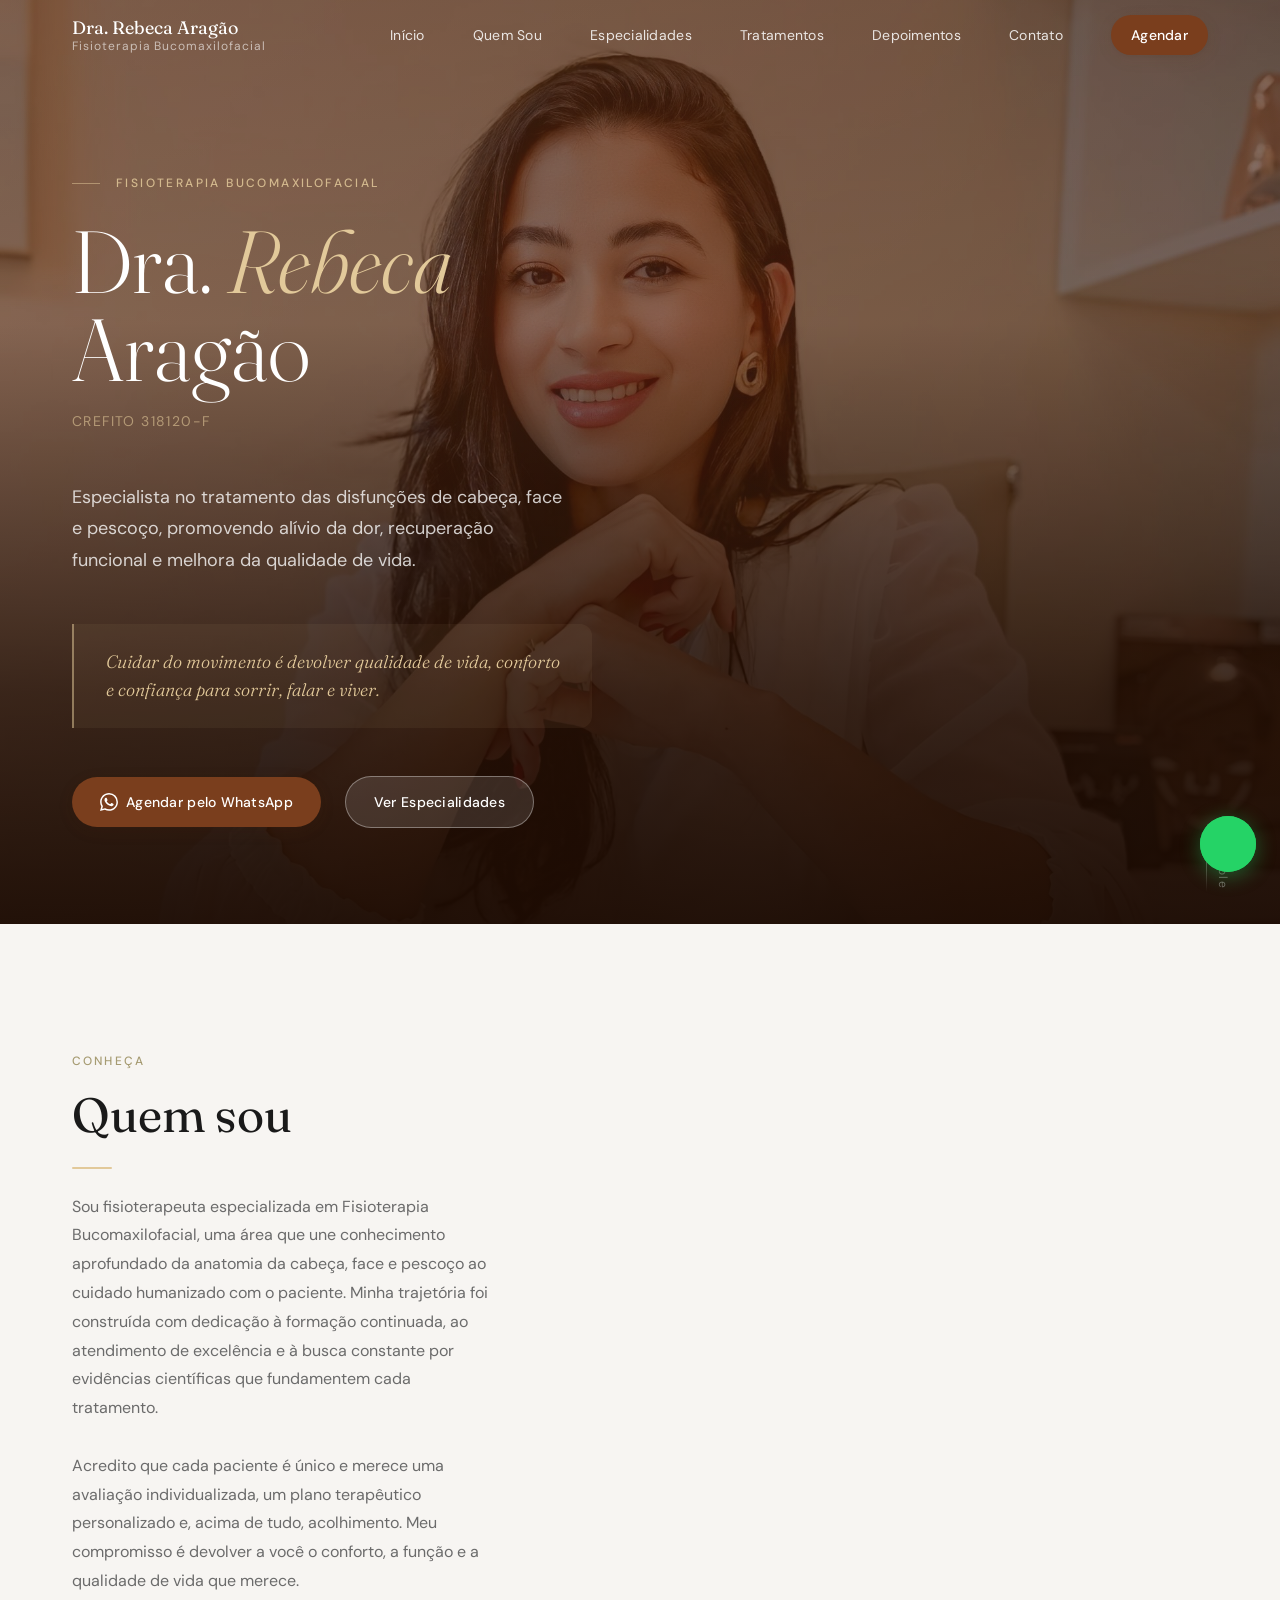
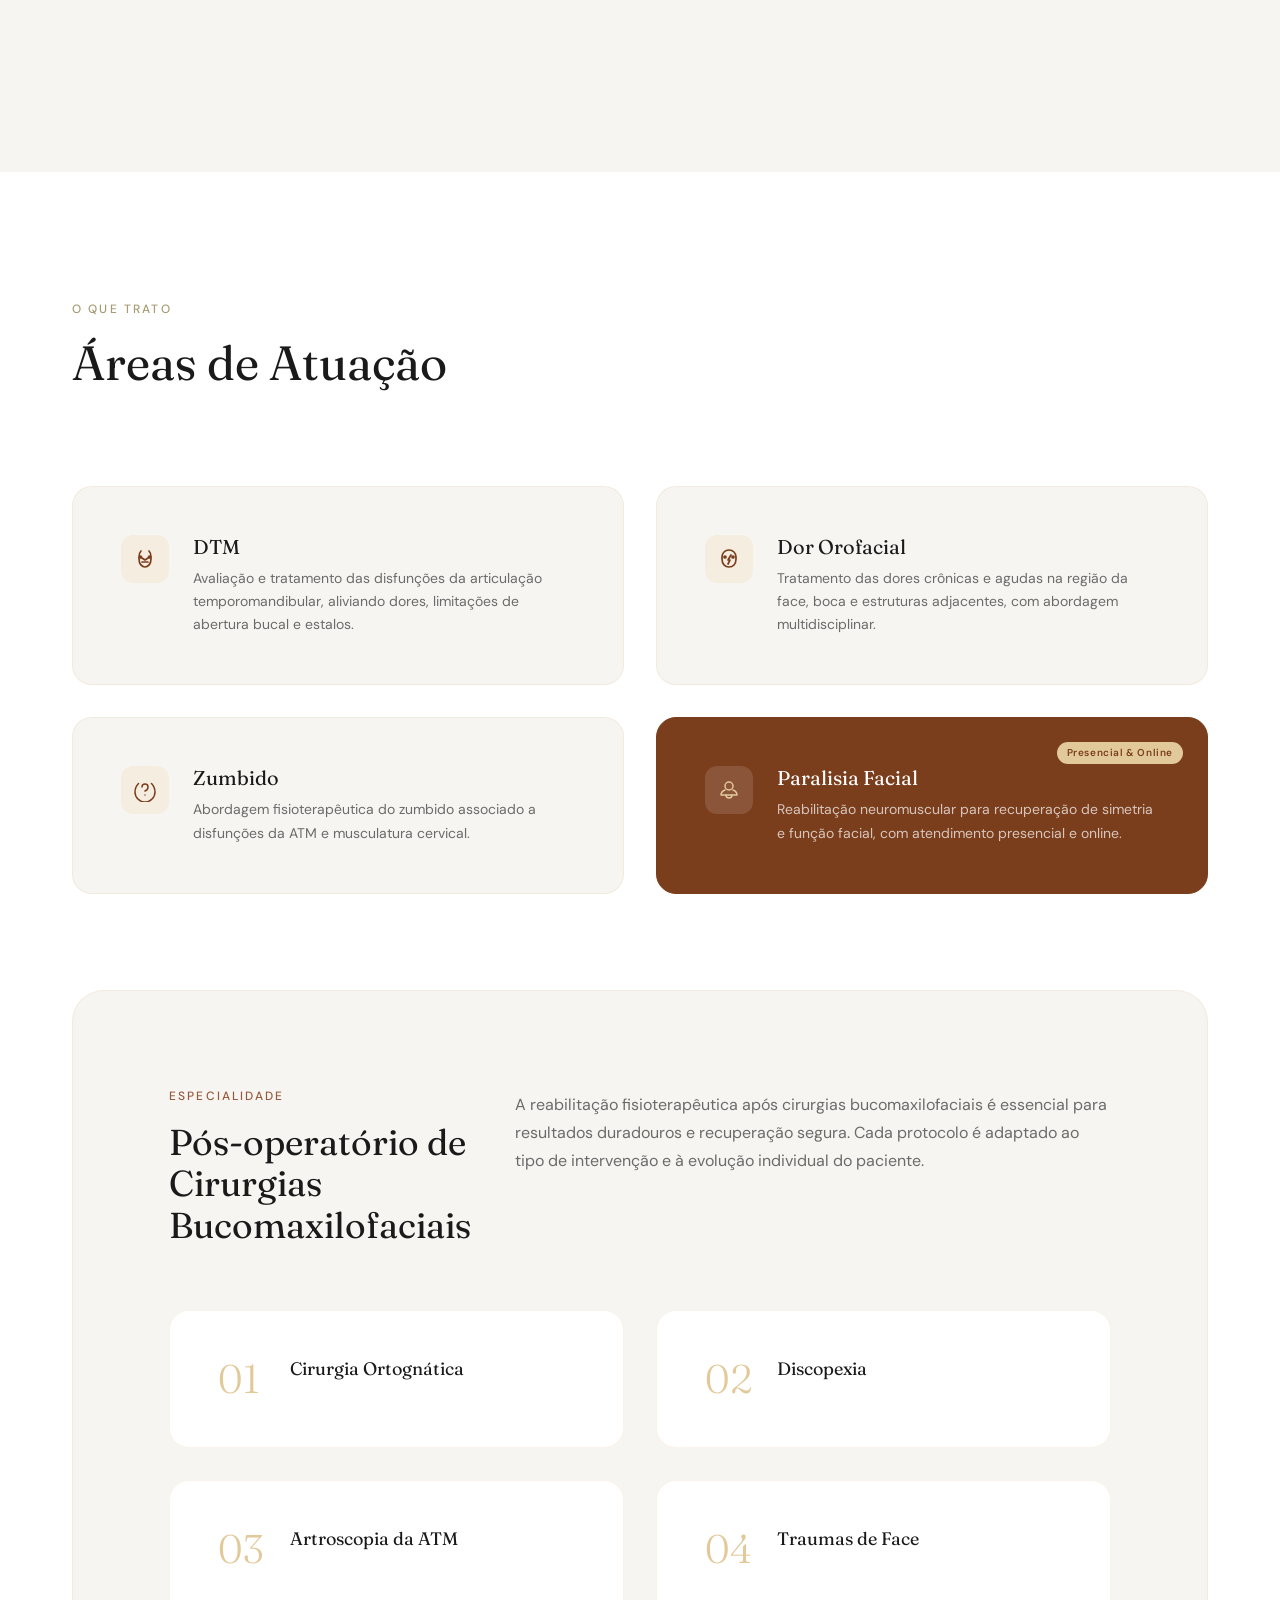
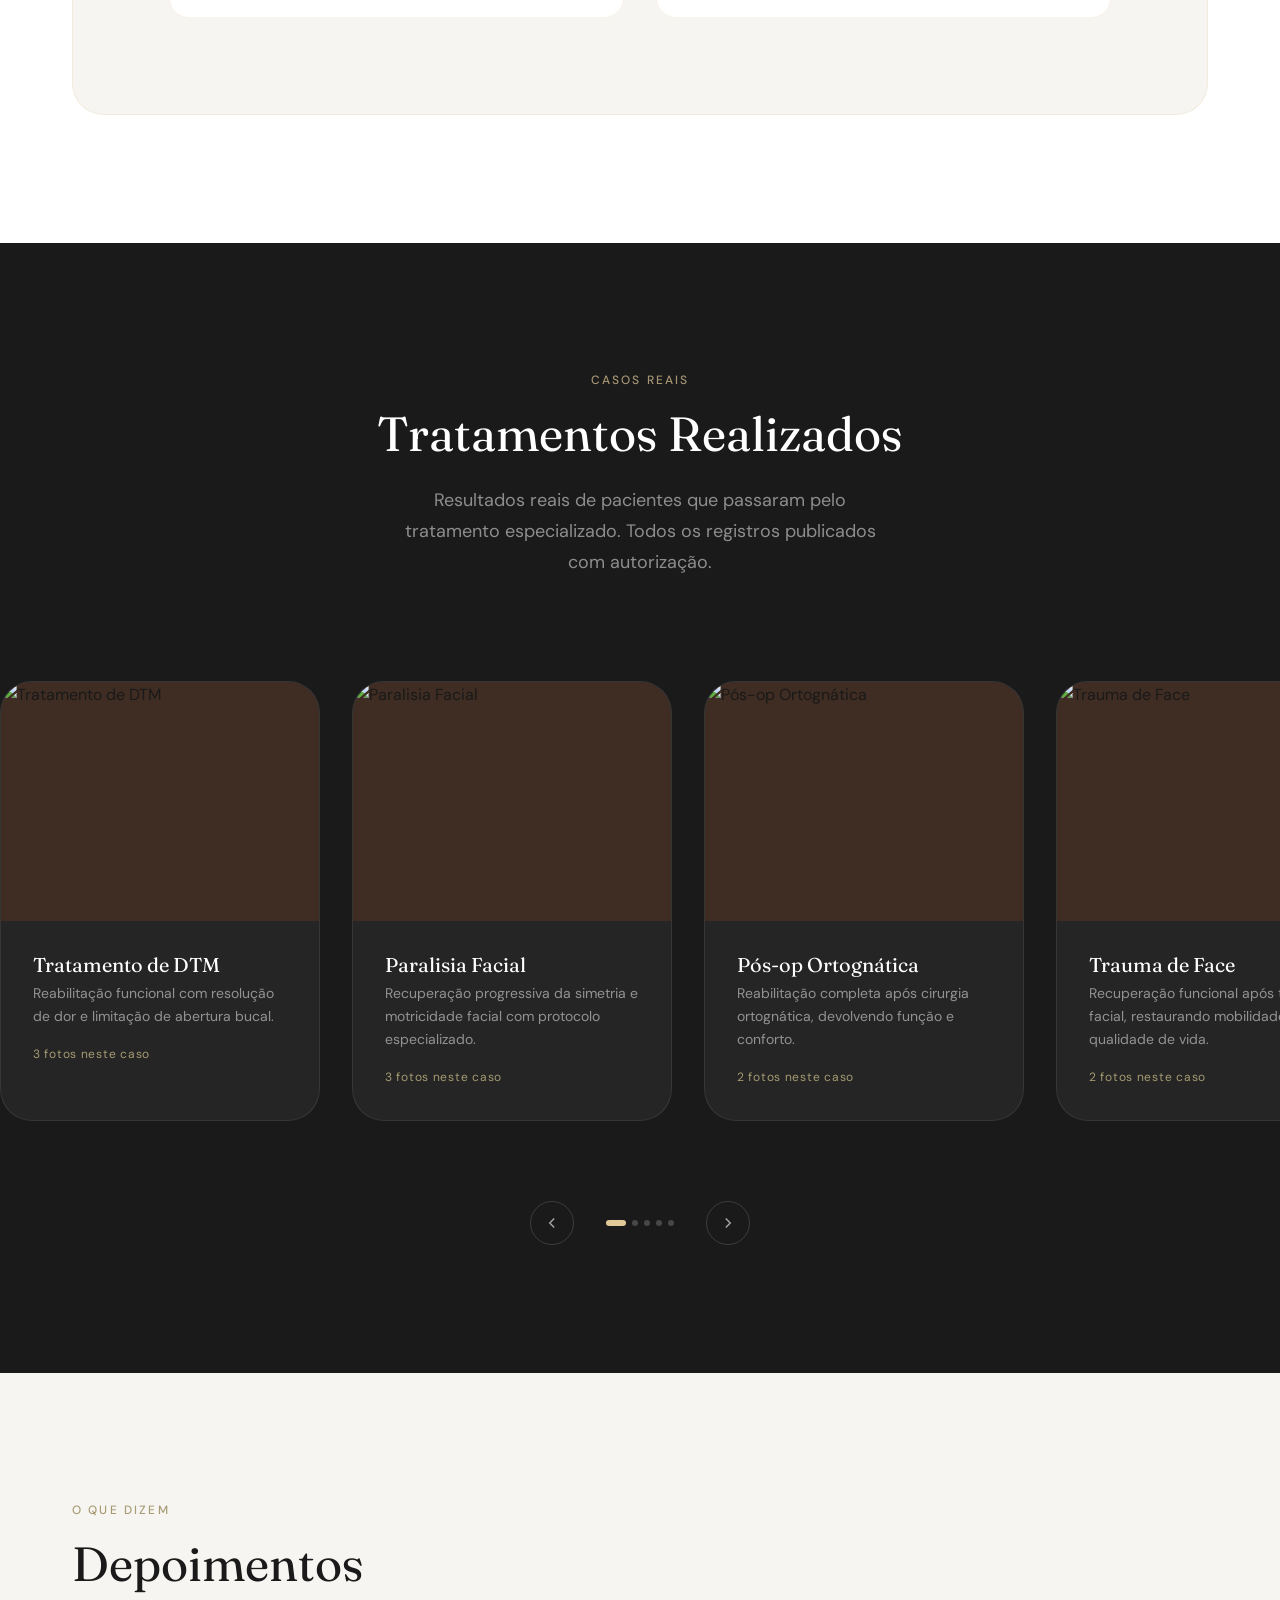
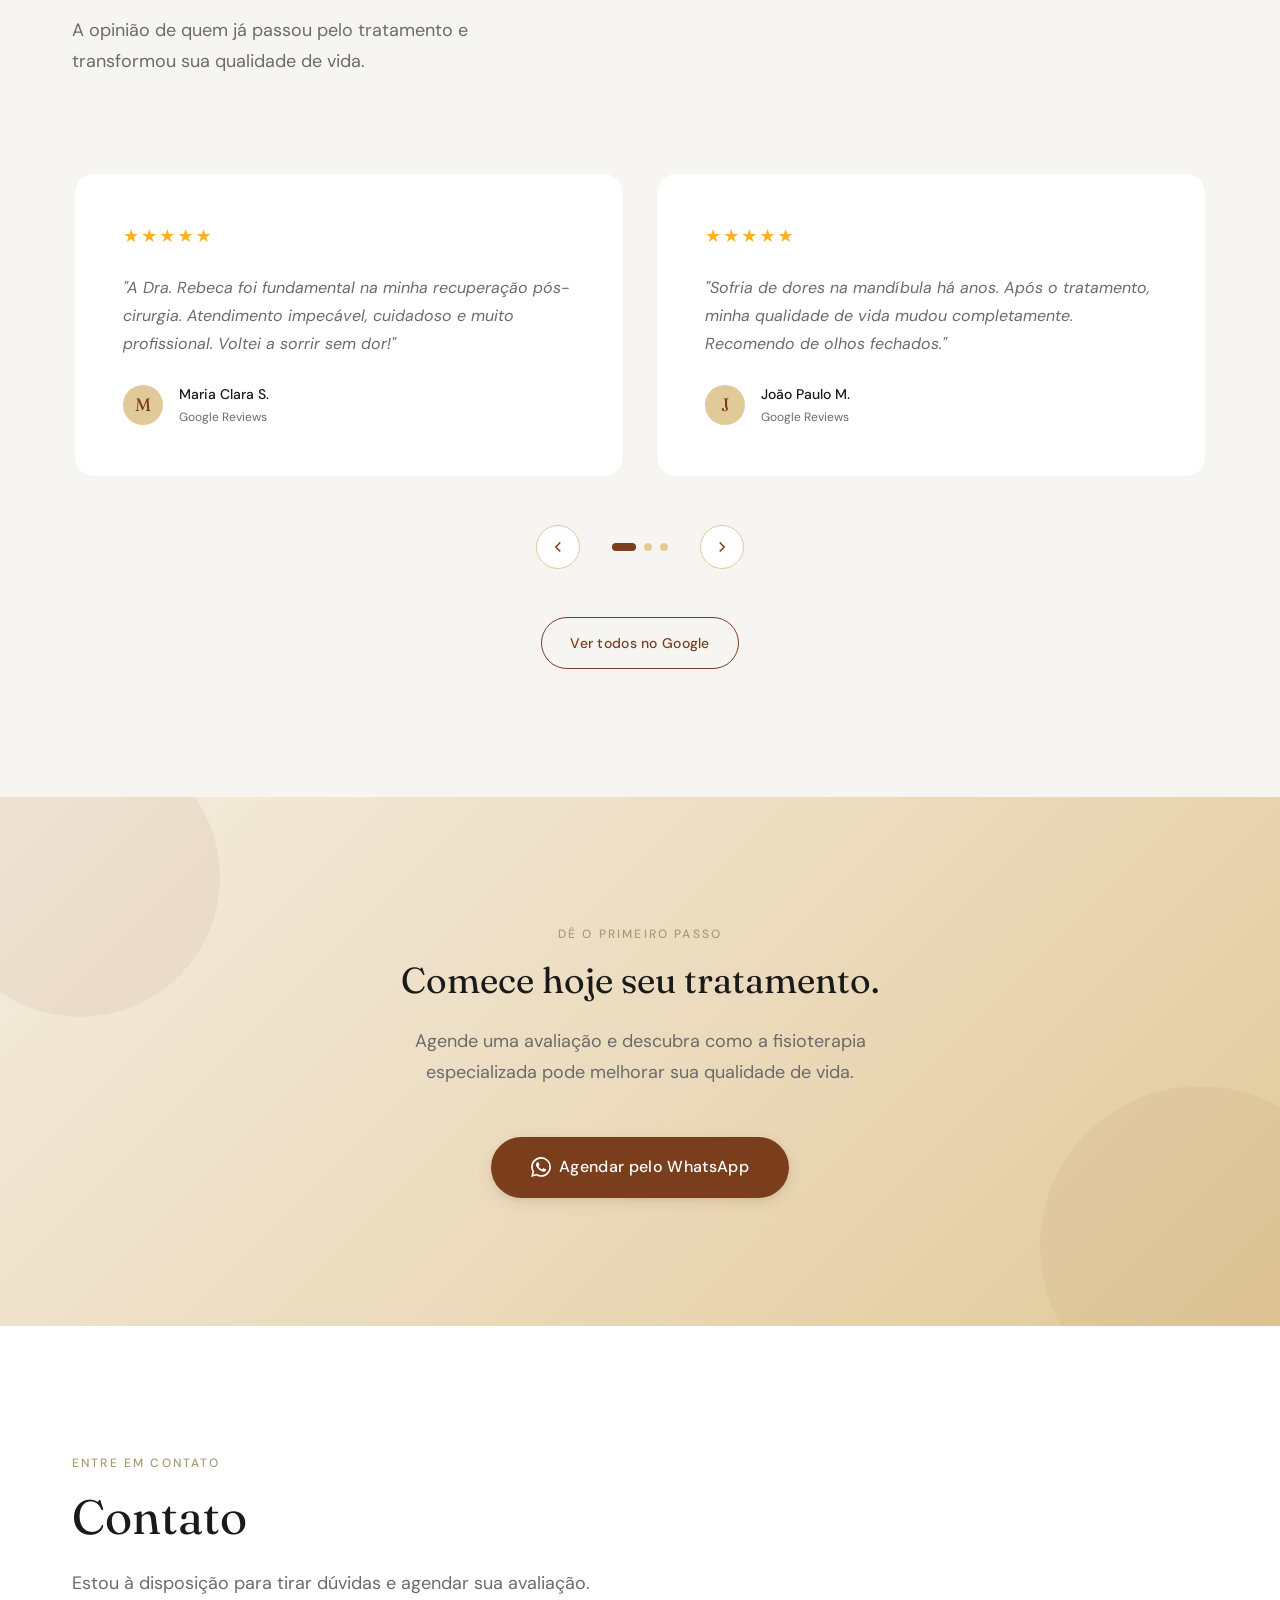
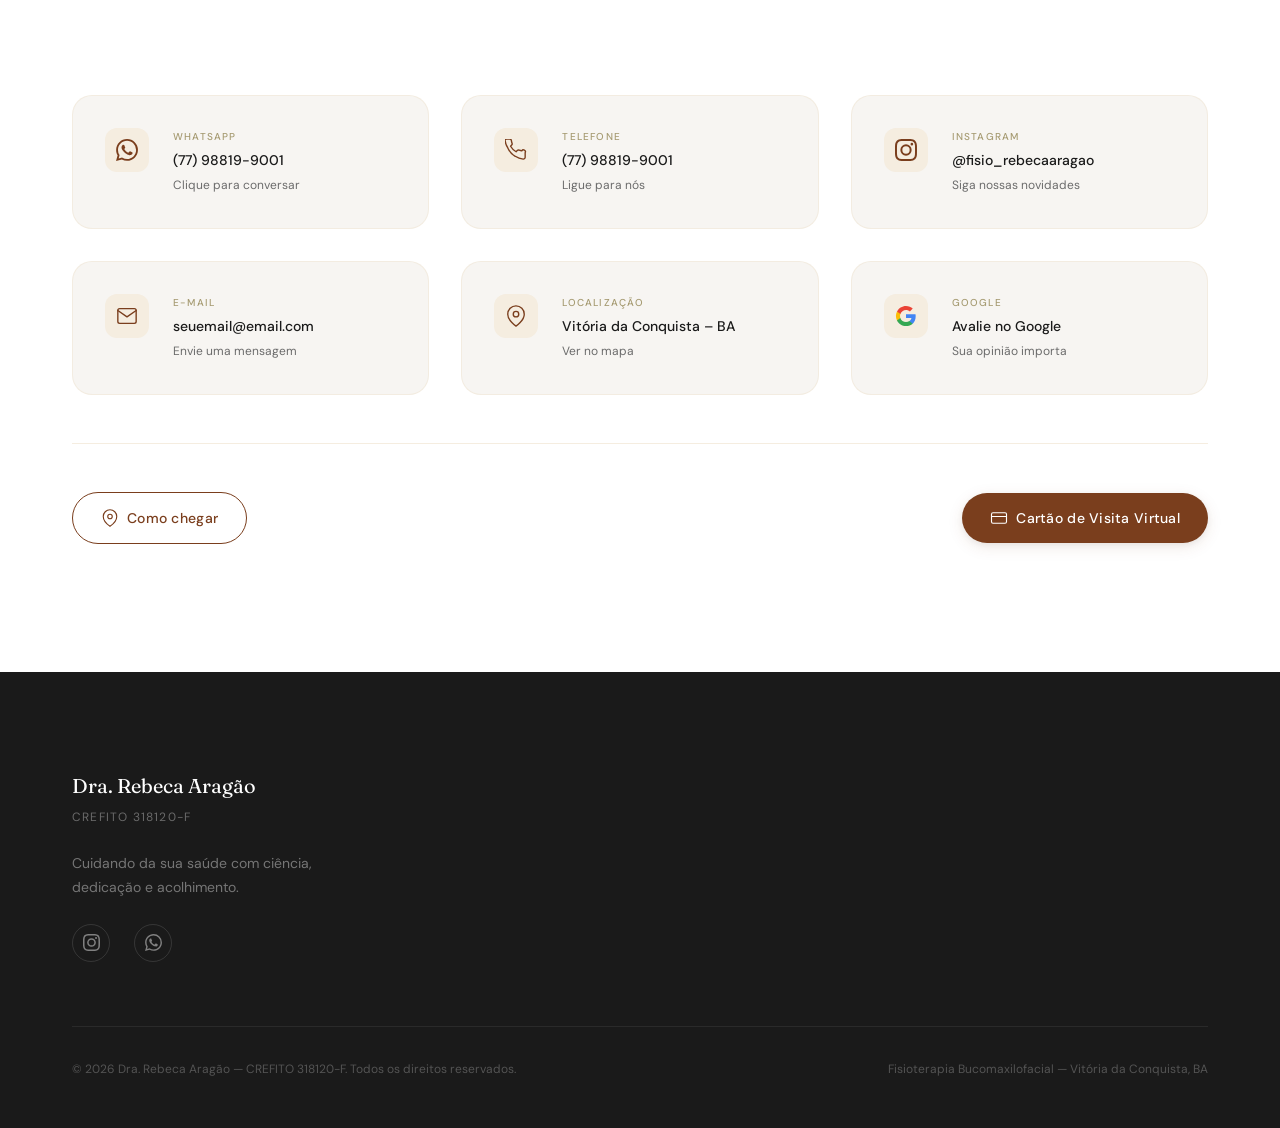
==== commit caccb409: "amostra 2" ====
--- a/index.html
+++ b/index.html
@@ -218,6 +218,10 @@
         <div class="specialties__header reveal">
           <span class="section-eyebrow">O que trato</span>
           <h2 class="section-title">Áreas de Atuação</h2>
+          <!-- <p class="section-subtitle" style="max-width:520px;">
+            Atendimento especializado para as principais disfunções de cabeça, face e pescoço,
+            com protocolos baseados nas melhores evidências científicas.
+          </p> -->
         </div>
 
         <!-- Cards principais — gerados por builder.js -->
@@ -242,8 +246,6 @@
 
       </div>
     </section>
-
-    <section id="anatomy-figure"></section>
 
 
     <!-- ================================================
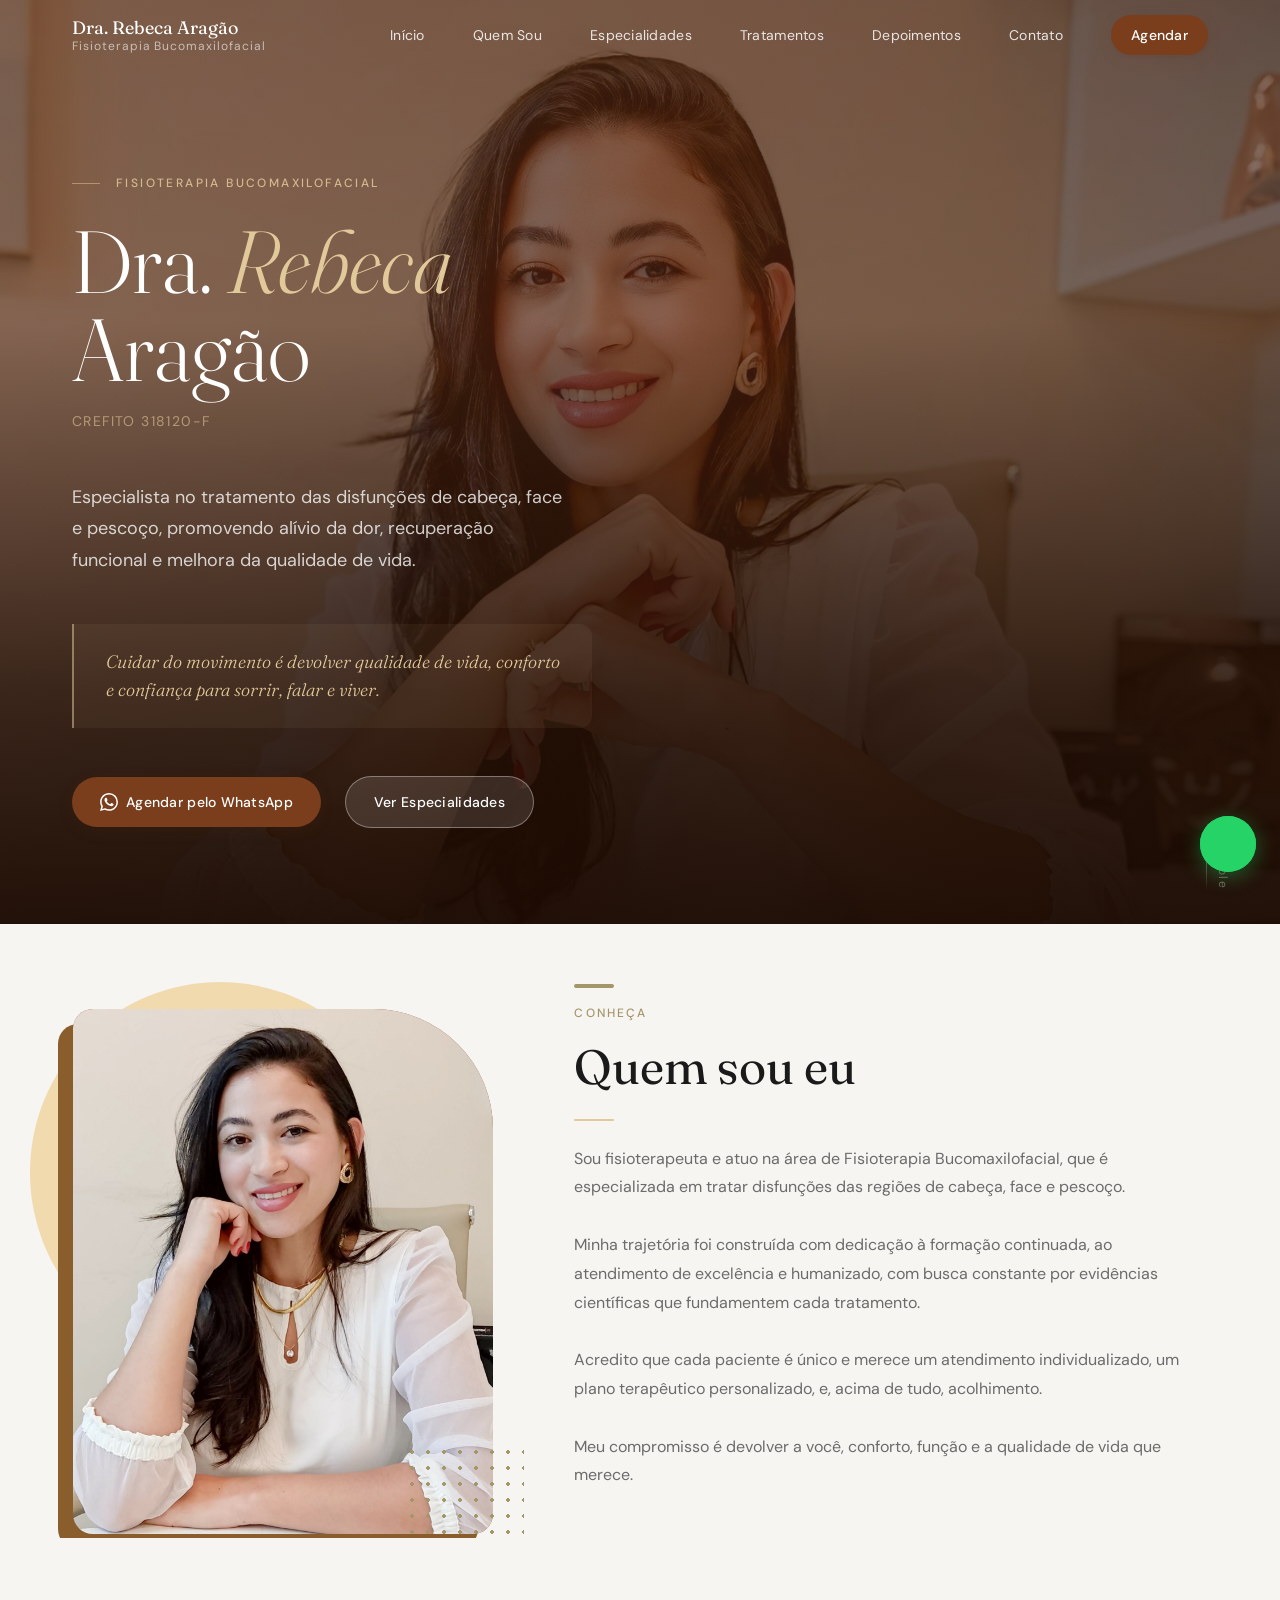
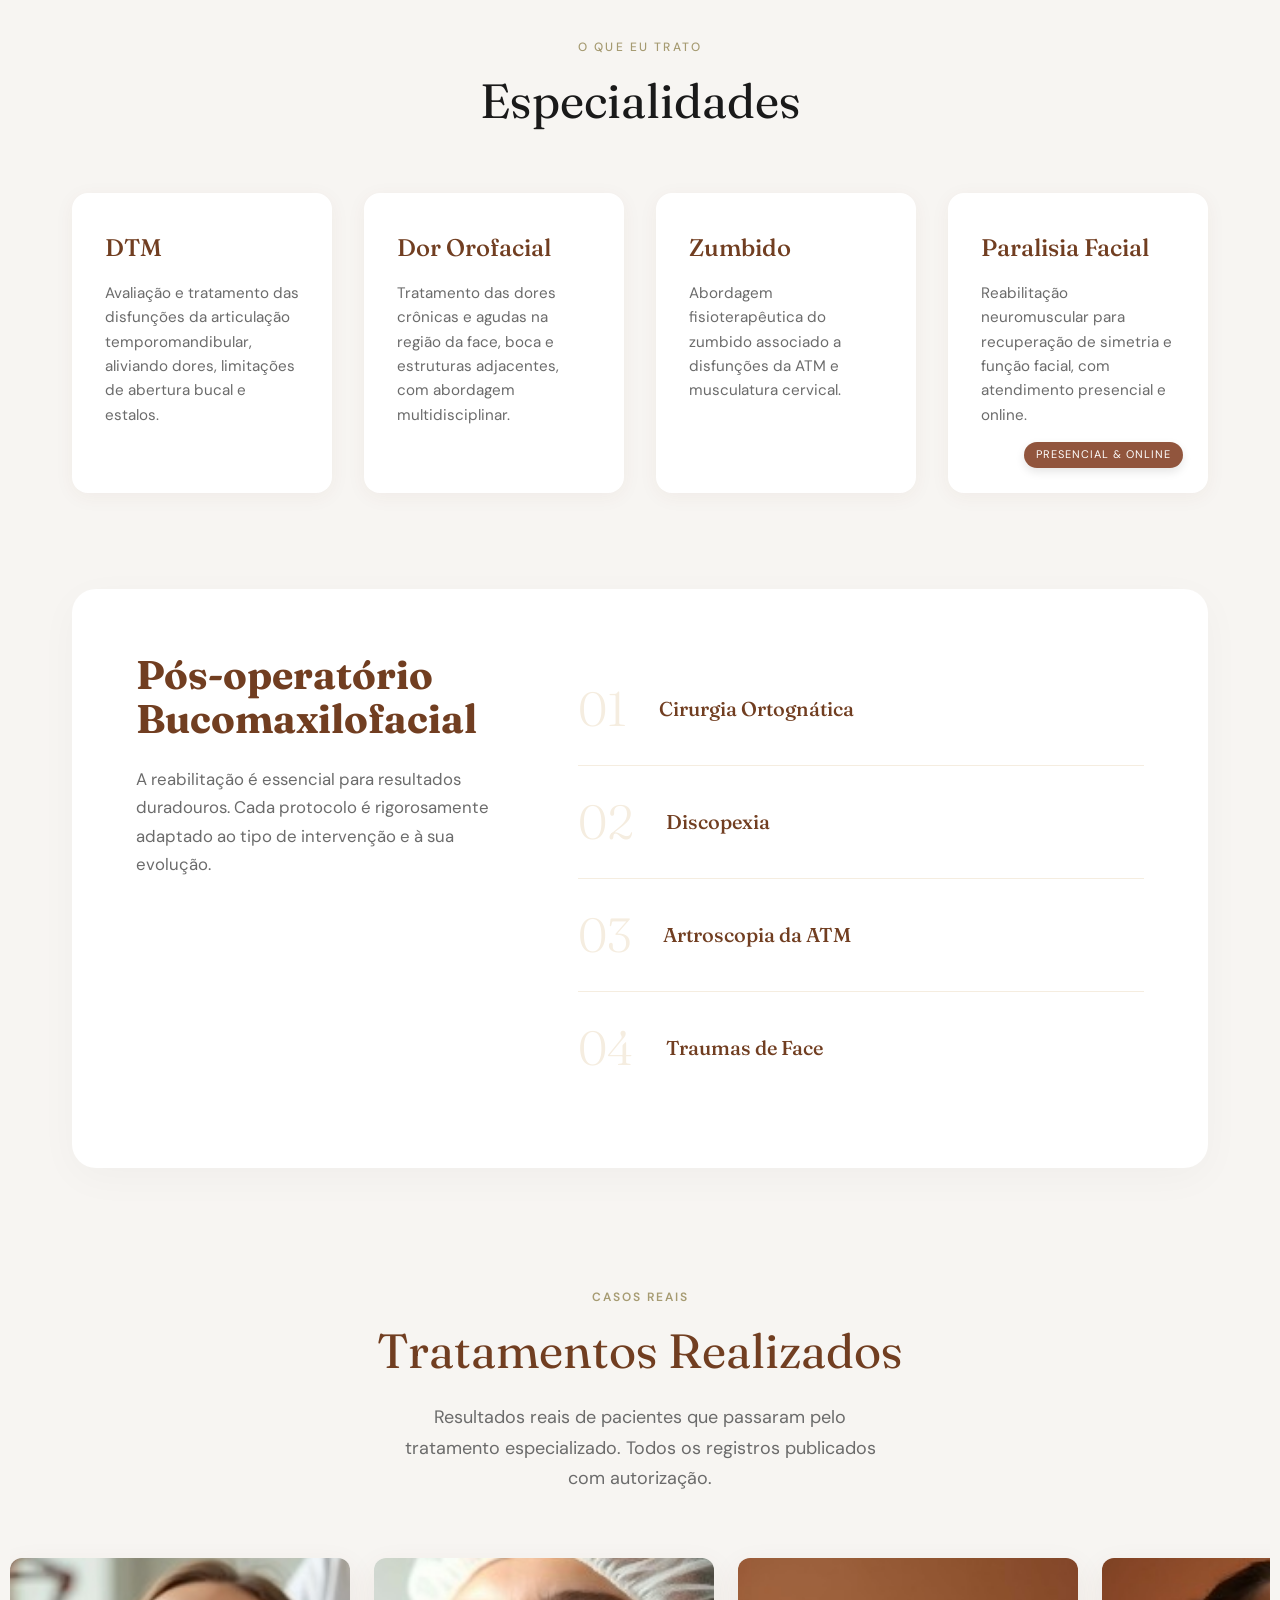
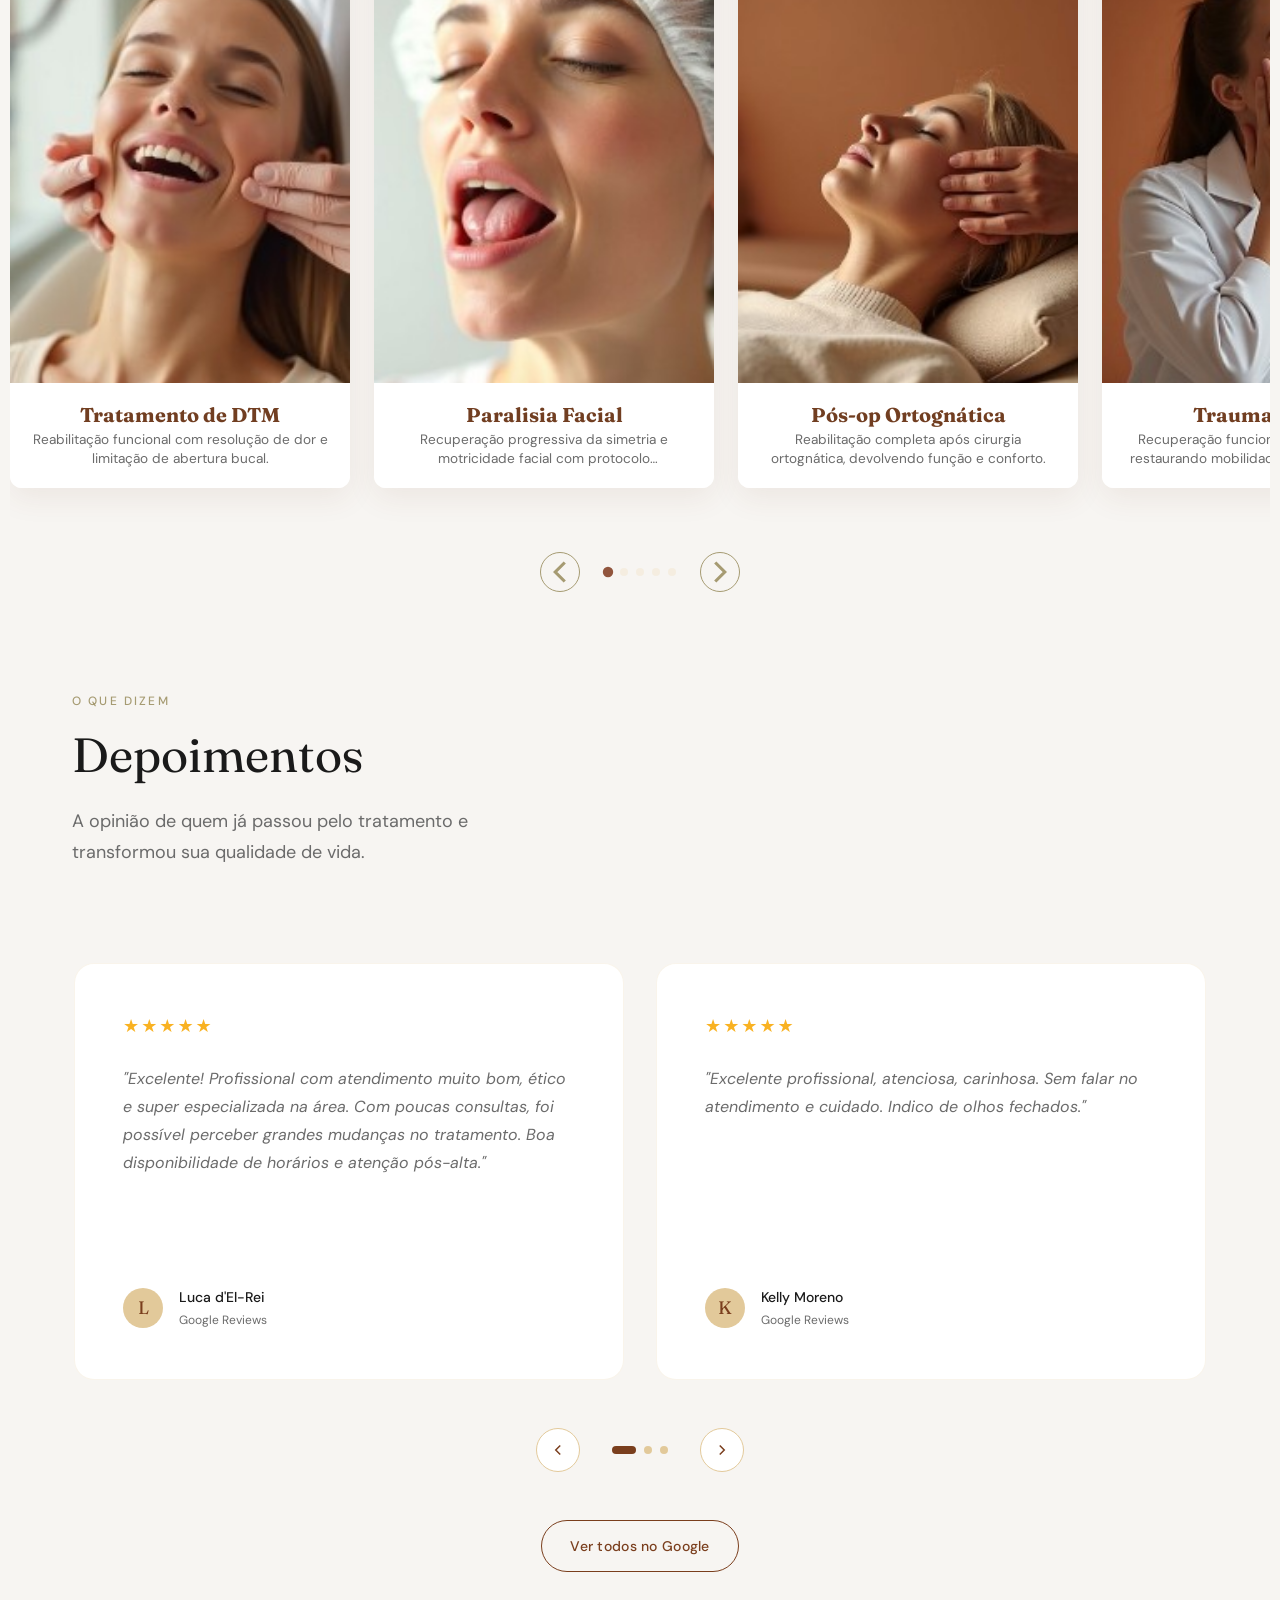
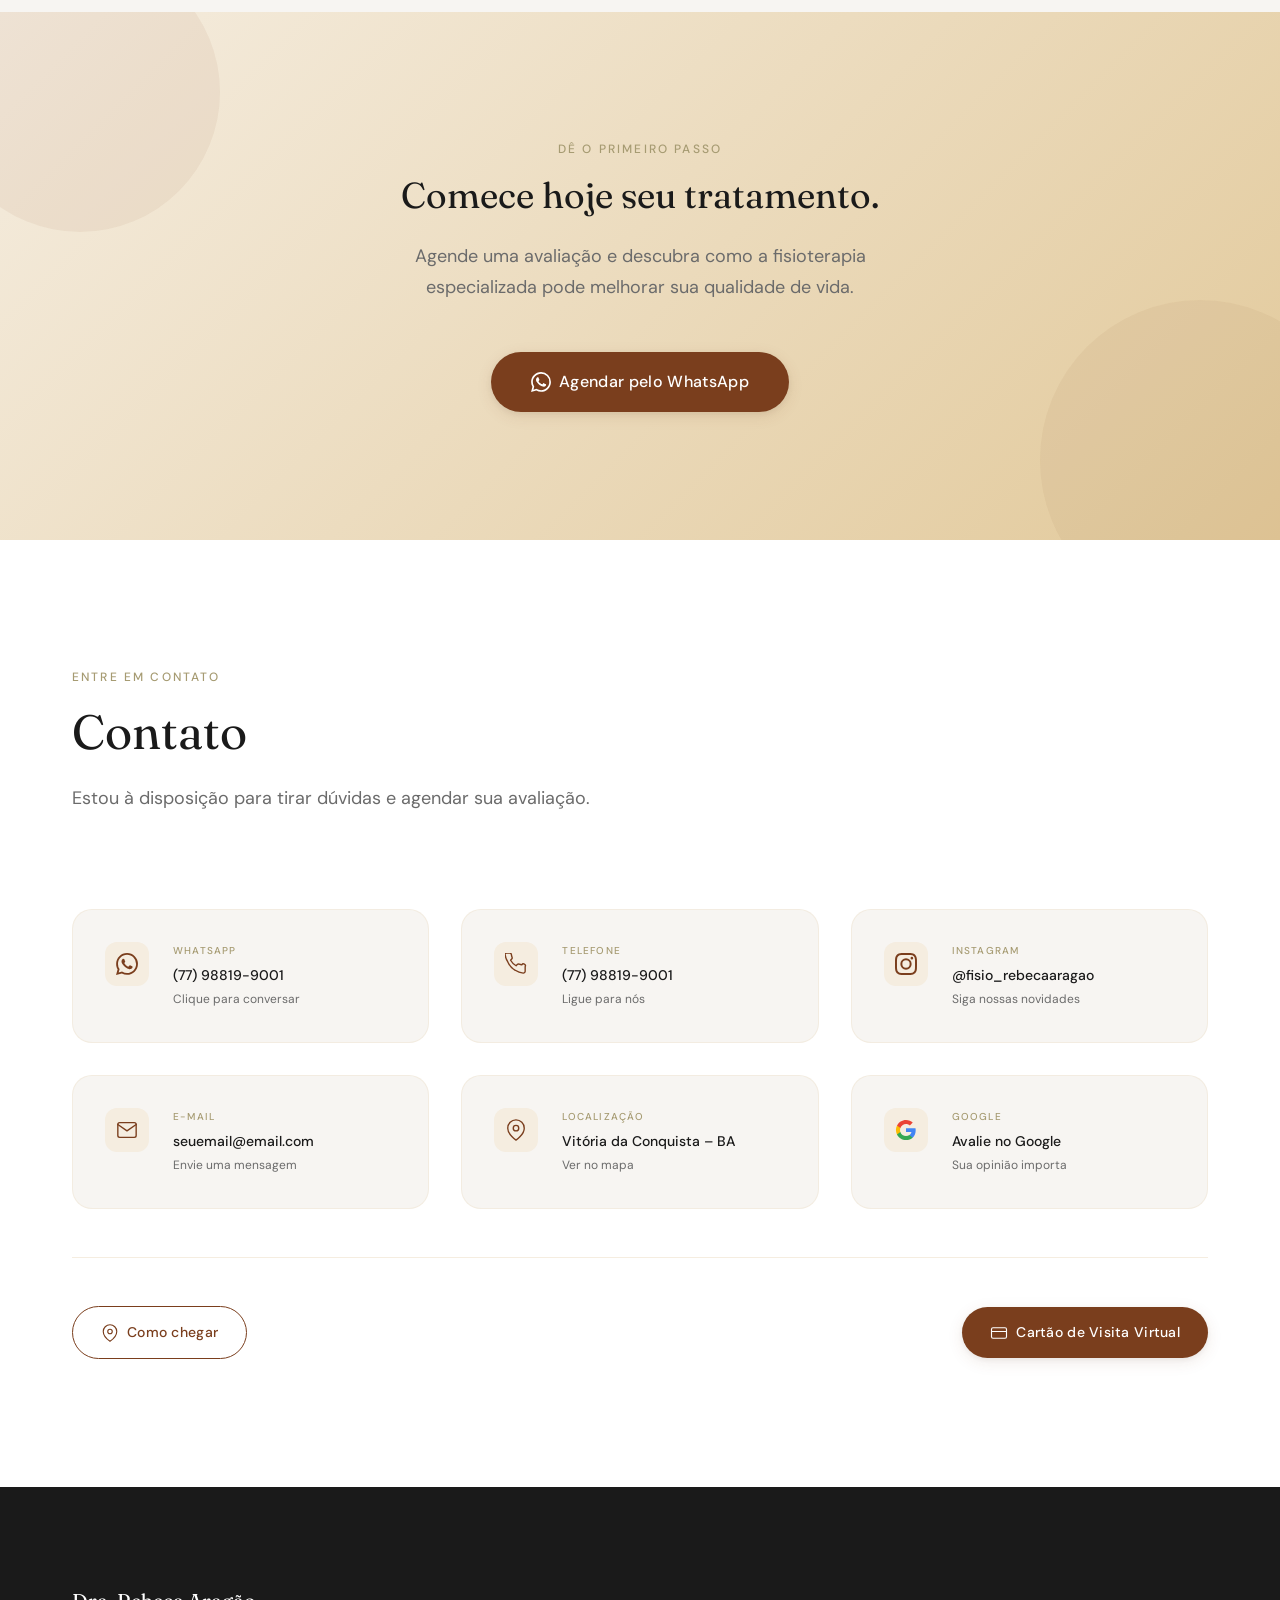
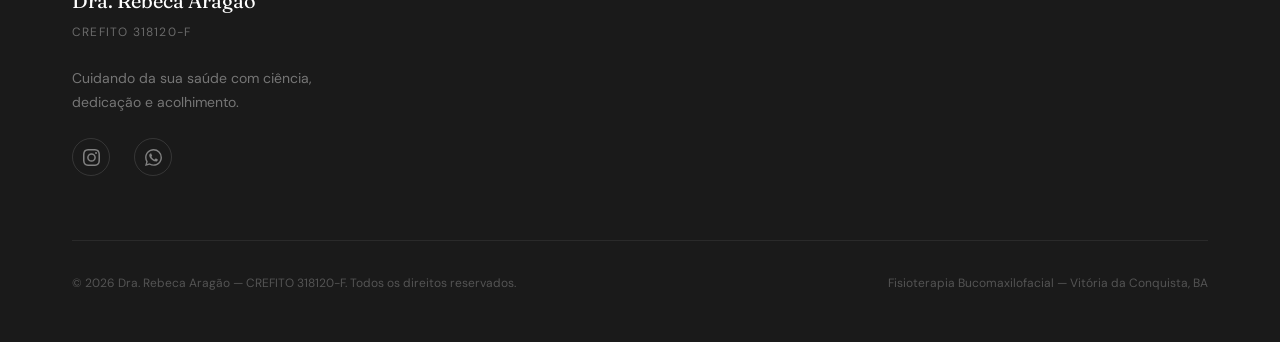
==== commit 08f595bf: "amostra 3" ====
--- a/index.html
+++ b/index.html
@@ -41,10 +41,10 @@
 
   <link rel="preconnect" href="https://fonts.googleapis.com" />
   <link rel="preconnect" href="https://fonts.gstatic.com" crossorigin />
-  <link rel="stylesheet" href="css/style.css" />
-  <link rel="stylesheet" href="css/sections/nav.css" />
-  <link rel="stylesheet" href="css/sections/hero.css" />
-  <link rel="stylesheet" href="css/sections/sections.css" />
+  <link rel="stylesheet" href="./css/style.css" />
+  <link rel="stylesheet" href="./css/sections/nav.css" />
+  <link rel="stylesheet" href="./css/sections/hero.css" />
+  <link rel="stylesheet" href="./css/sections/sections.css" />
 </head>
 
 <body>
@@ -162,86 +162,75 @@
     </section>
 
 
-    <!-- ================================================
-       QUEM SOU
-       ================================================ -->
     <section id="quem-sou" class="about section" aria-label="Sobre a Dra. Rebeca Aragão">
       <div class="container">
         <div class="about__inner">
 
-
-          <div>
+          <div class="about__graphic-wrapper reveal">
+            <div class="about__shape about__shape--circle"></div>
+            <div class="about__shape about__shape--dots"></div>
+
+            <div class="about__photo-frame">
+              <img src="./assets/images/04.jpeg" alt="Dra. Rebeca Aragão" class="about__photo">
+
+              <div class="about__photo-placeholder">
+                <svg xmlns="http://www.w3.org/2000/svg" width="40" height="40" viewBox="0 0 24 24" fill="none"
+                  stroke="currentColor" stroke-width="2" stroke-linecap="round" stroke-linejoin="round">
+                  <path d="M20 21v-2a4 4 0 0 0-4-4H8a4 4 0 0 0-4 4v2"></path>
+                  <circle cx="12" cy="7" r="4"></circle>
+                </svg>
+              </div>
+            </div>
+          </div>
+
+          <div class="about__text-content">
             <span class="section-eyebrow reveal">Conheça</span>
-            <h2 class="section-title reveal reveal-delay-1">Quem sou</h2>
+            <h2 class="section-title reveal reveal-delay-1">Quem sou eu</h2>
             <div class="divider-line reveal reveal-delay-2"></div>
+
             <p class="about__text reveal reveal-delay-2">
-              <!--
-              Edite o texto em data/content.js → CONTENT.quemSou.texto
-            -->
-              Sou fisioterapeuta especializada em Fisioterapia Bucomaxilofacial, uma área que une
-              conhecimento aprofundado da anatomia da cabeça, face e pescoço ao cuidado humanizado
-              com o paciente. Minha trajetória foi construída com dedicação à formação continuada,
-              ao atendimento de excelência e à busca constante por evidências científicas que
-              fundamentem cada tratamento.
-              <br><br>
-              Acredito que cada paciente é único e merece uma avaliação individualizada, um plano
-              terapêutico personalizado e, acima de tudo, acolhimento. Meu compromisso é devolver
-              a você o conforto, a função e a qualidade de vida que merece.
+              Sou fisioterapeuta e atuo na área de Fisioterapia Bucomaxilofacial, que é especializada em tratar
+              disfunções das regiões de cabeça, face e pescoço.<br><br>
+              Minha trajetória foi construída com dedicação à formação continuada, ao atendimento de excelência e
+              humanizado, com busca constante por evidências científicas que fundamentem cada tratamento.<br><br>
+              Acredito que cada paciente é único e merece um atendimento individualizado, um plano terapêutico
+              personalizado, e, acima de tudo, acolhimento.<br><br>
+              Meu compromisso é devolver a você, conforto, função e a qualidade de vida que merece.
             </p>
-            <!-- <ul class="about__checks">
-              <li class="about__check reveal reveal-delay-3">
-                <span class="about__check-icon" aria-hidden="true">✓</span>Atendimento humanizado
-              </li>
-              <li class="about__check reveal reveal-delay-3">
-                <span class="about__check-icon" aria-hidden="true">✓</span>Avaliação individualizada
-              </li>
-              <li class="about__check reveal reveal-delay-4">
-                <span class="about__check-icon" aria-hidden="true">✓</span>Tratamento baseado em evidências
-              </li>
-              <li class="about__check reveal reveal-delay-4">
-                <span class="about__check-icon" aria-hidden="true">✓</span>Atendimento presencial e online
-              </li>
-            </ul> -->
-          </div>
-
-        </div>
-      </div>
-    </section>
-
-
-    <!-- ================================================
-       ESPECIALIDADES
-       ================================================ -->
-    <section id="especialidades" class="specialties section" aria-label="Áreas de atuação">
-      <div class="container">
-
+          </div>
+
+        </div>
+      </div>
+    </section>
+
+
+    <!-- ================================================
+       ÁREAS DE ATUAÇÃO
+       ================================================ -->
+    <section id="especialidades" class="specialties section" aria-label="Áreas de atuação da Dra. Rebeca Aragão">
+      <div class="container">
+
+        <!-- Cabeçalho Principal -->
         <div class="specialties__header reveal">
-          <span class="section-eyebrow">O que trato</span>
-          <h2 class="section-title">Áreas de Atuação</h2>
-          <!-- <p class="section-subtitle" style="max-width:520px;">
-            Atendimento especializado para as principais disfunções de cabeça, face e pescoço,
-            com protocolos baseados nas melhores evidências científicas.
-          </p> -->
-        </div>
-
-        <!-- Cards principais — gerados por builder.js -->
+          <span class="section-eyebrow">O que eu trato</span>
+          <h2 class="section-title">Especialidades</h2>
+        </div>
+
+        <!-- Cards principais interativos — gerados por builder.js -->
         <div id="spec-main-grid" class="spec-main-grid"></div>
 
-        <!-- Bloco Pós-operatório -->
-        <div class="posop-block reveal">
+        <!-- Bloco Pós-operatório Editorial -->
+        <div class="posop-wrapper reveal">
           <div class="posop-header">
-            <div class="posop-header__label">
-              <span class="section-eyebrow">Especialidade</span>
-              <h2 class="section-title">Pós-operatório de Cirurgias Bucomaxilofaciais</h2>
-            </div>
-            <p class="posop-header__desc">
-              A reabilitação fisioterapêutica após cirurgias bucomaxilofaciais é essencial para
-              resultados duradouros e recuperação segura. Cada protocolo é adaptado ao tipo de
-              intervenção e à evolução individual do paciente.
+            <h2 class="posop-title">Pós-operatório Bucomaxilofacial</h2>
+            <p class="posop-desc">
+              A reabilitação é essencial para resultados duradouros. Cada protocolo é rigorosamente adaptado ao tipo de
+              intervenção e à sua evolução.
             </p>
           </div>
-          <!-- Cards pós-op — gerados por builder.js -->
-          <div id="posop-grid" class="posop-grid"></div>
+
+          <!-- Lista editorial pós-op — gerados por builder.js -->
+          <div id="posop-list" class="posop-list"></div>
         </div>
 
       </div>
@@ -383,34 +372,32 @@
       </div>
     </section>
 
+    <div id="lightbox" class="lightbox" role="dialog" aria-modal="true" aria-label="Galeria de fotos">
+      <div class="lightbox__header">
+        <h3 class="lightbox__title">Título</h3>
+        <button class="lightbox__close" aria-label="Fechar galeria">✕</button>
+      </div>
+      <div class="lightbox__main">
+        <div class="lightbox__img-wrap">
+        </div>
+        <nav class="lightbox__nav">
+          <button id="lb-prev" class="lightbox__nav-btn" aria-label="Foto anterior">
+            <svg viewBox="0 0 24 24" fill="none" stroke="currentColor" stroke-width="2">
+              <polyline points="15 18 9 12 15 6" />
+            </svg>
+          </button>
+          <button id="lb-next" class="lightbox__nav-btn" aria-label="Próxima foto">
+            <svg viewBox="0 0 24 24" fill="none" stroke="currentColor" stroke-width="2">
+              <polyline points="9 18 15 12 9 6" />
+            </svg>
+          </button>
+        </nav>
+      </div>
+      <div class="lightbox__thumbs">
+      </div>
+    </div>
+
   </main>
-
-
-  <!-- ================================================
-     LIGHTBOX (criado em builder.js)
-     ================================================ -->
-  <div id="lightbox" class="lightbox" role="dialog" aria-modal="true" aria-label="Galeria de tratamentos">
-    <div class="lightbox__header">
-      <h2 class="lightbox__title"></h2>
-      <button class="lightbox__close" aria-label="Fechar galeria">✕</button>
-    </div>
-    <div class="lightbox__main">
-      <div class="lightbox__img-wrap"></div>
-      <div class="lightbox__nav">
-        <button id="lb-prev" class="lightbox__nav-btn" aria-label="Foto anterior">
-          <svg width="20" height="20" viewBox="0 0 24 24" fill="none" stroke="currentColor" stroke-width="2">
-            <polyline points="15 18 9 12 15 6" />
-          </svg>
-        </button>
-        <button id="lb-next" class="lightbox__nav-btn" aria-label="Próxima foto">
-          <svg width="20" height="20" viewBox="0 0 24 24" fill="none" stroke="currentColor" stroke-width="2">
-            <polyline points="9 18 15 12 9 6" />
-          </svg>
-        </button>
-      </div>
-    </div>
-    <div class="lightbox__thumbs"></div>
-  </div>
 
 
   <!-- ================================================
--- a/css/sections/hero.css
+++ b/css/sections/hero.css
@@ -12,12 +12,12 @@
 
 /* Foto de fundo */
 .hero__bg-photo {
-  position:absolute;
+  position: absolute;
   inset: 0;
   width: 100%;
   height: 100%;
   object-fit: cover;
-  object-position:20% 30%;
+  object-position: 20% 30%;
   opacity: .45;
   /* Sem foto ainda: fundo escuro */
 }
@@ -189,6 +189,12 @@
 
 /* Mobile */
 @media (max-width: 768px) {
+
+  .hero__bg-photo {
+    object-position: center left;
+    transform: translateY(-100px);
+  }
+
   .hero__inner {
     padding-bottom: var(--space-2xl);
   }
--- a/css/sections/sections.css
+++ b/css/sections/sections.css
@@ -3,403 +3,466 @@
    ============================================================ */
 
 /* ---- QUEM SOU ---- */
+/* Paleta de Cores Adicionada Localmente para facilitar */
 .about {
-  background: var(--cinza-claro);
+  --marrom-escuro: #713e21;
+  --marrom-medio: #895d2c;
+  --oliva: #a3966a;
+  --ferrugem: #91553d;
+  --bege-claro: #f1daae;
+
+  background: var(--cinza-claro, #faf9f6);
+  overflow: hidden;
+  /* Evita rolagem horizontal com os elementos gráficos */
+  padding: 80px 0 0;
+  /* Ajuste o espaçamento conforme necessidade */
 }
 
 .about__inner {
   display: grid;
   grid-template-columns: 1fr 1.5fr;
-  gap: var(--space-3xl);
-  align-items: center;
-}
-
-.about__photo-wrap {
+  gap: 80px;
+  align-items: center;
+}
+
+/* =========================================
+   ESTILOS GRÁFICOS E FOTO (DESKTOP)
+   ========================================= */
+.about__graphic-wrapper {
   position: relative;
-}
-
+  display: flex;
+  justify-content: center;
+  align-items: center;
+  z-index: 1;
+}
+
+/* Forma 1: Círculo Bege de Fundo */
+.about__shape--circle {
+  position: absolute;
+  width: 90%;
+  aspect-ratio: 1/1;
+  background-color: var(--bege-claro);
+  border-radius: 50%;
+  top: -5%;
+  left: -10%;
+  z-index: -1;
+}
+
+/* Forma 2: Padrão de Pontilhados Oliva (Detalhe moderno) */
+.about__shape--dots {
+  position: absolute;
+  width: 120px;
+  height: 120px;
+  background-image: radial-gradient(var(--oliva) 2px, transparent 2px);
+  background-size: 16px 16px;
+  bottom: -30px;
+  right: -30px;
+  z-index: 2;
+}
+
+/* Moldura Principal com Corte Orgânico */
 .about__photo-frame {
   width: 100%;
+  max-width: 420px;
   aspect-ratio: 4/5;
-  border-radius: var(--radius-xl);
+  border-radius: 20px 120px 20px 20px;
+  /* Borda orgânica (arredondada no topo-direito) */
+  background: var(--ferrugem);
+  position: relative;
   overflow: hidden;
-  background: var(--bege-claro);
+  box-shadow: -15px 15px 0px var(--marrom-medio);
+  /* Sombra sólida criando profundidade */
+  transition: all 0.4s ease;
 }
 
 .about__photo {
   width: 100%;
   height: 100%;
   object-fit: cover;
-  object-position: top center;
+  object-position: center top;
+  position: relative;
+  z-index: 1;
 }
 
 .about__photo-placeholder {
-  width: 100%;
-  height: 100%;
-  display: flex;
-  align-items: center;
-  justify-content: center;
-  color: var(--oliva);
-  opacity: .35;
-}
-
-.about__photo-placeholder svg {
-  width: 64px;
-  height: 64px;
-}
-
-.about__deco {
   position: absolute;
-  width: 90px;
-  height: 90px;
-  border-radius: 50%;
-  background: var(--bege);
-  opacity: .55;
-  bottom: -22px;
-  left: -22px;
-  z-index: -1;
-}
-
-.about__deco-2 {
+  inset: 0;
+  display: flex;
+  align-items: center;
+  justify-content: center;
+  background: var(--bege-claro);
+  color: var(--marrom-escuro);
+  opacity: 0.7;
+}
+
+/* Esconde o placeholder se a tag img tiver uma foto carregada */
+.about__photo[src]:not([src=""])+.about__photo-placeholder {
+  display: none;
+}
+
+/* =========================================
+   TEXTO
+   ========================================= */
+.about__text-content {
+  position: relative;
+}
+
+/* Detalhe sutil acima do título usando a cor Oliva */
+.about__text-content::before {
+  content: '';
   position: absolute;
-  width: 150px;
-  height: 150px;
-  border: 2px solid var(--bege);
-  border-radius: 50%;
-  top: -26px;
-  right: -26px;
-  opacity: .45;
-  z-index: -1;
+  width: 40px;
+  height: 4px;
+  background: var(--oliva);
+  top: -20px;
+  left: 0;
+  border-radius: 2px;
 }
 
 .about__text {
-  font-size: var(--text-base);
-  color: var(--cinza-texto);
+  font-size: var(--text-base, 1rem);
+  color: var(--cinza-texto, #4a4a4a);
   line-height: 1.8;
-  margin-bottom: var(--space-xl);
-}
-
-.about__checks {
-  display: grid;
-  grid-template-columns: 1fr 1fr;
-  gap: var(--space-sm);
-}
-
-.about__check {
-  display: flex;
-  align-items: flex-start;
-  gap: var(--space-sm);
-  font-size: var(--text-sm);
-  color: var(--cinza-texto);
-  line-height: 1.45;
-}
-
-.about__check-icon {
-  width: 20px;
-  height: 20px;
-  border-radius: 50%;
-  background: var(--bege-claro);
-  border: 1.5px solid var(--bege);
-  display: flex;
-  align-items: center;
-  justify-content: center;
-  flex-shrink: 0;
-  color: var(--marrom);
-  font-size: 11px;
-  margin-top: 1px;
-}
-
+  margin-bottom: var(--space-xl, 2rem);
+}
+
+/* =========================================
+   RESPONSIVIDADE (MOBILE)
+   ========================================= */
 @media (max-width: 860px) {
   .about__inner {
     grid-template-columns: 1fr;
-    gap: var(--space-2xl);
-  }
-
+    gap: 40px;
+    text-align: center;
+    /* Centraliza o texto em telas pequenas */
+  }
+
+  .about__graphic-wrapper {
+    order: -1;
+    /* Força a imagem a aparecer ANTES do texto no mobile */
+    margin-bottom: 20px;
+  }
+
+  /* Minimalismo: a moldura vira um círculo perfeito no mobile */
   .about__photo-frame {
-    max-width: 300px;
-    margin: 0 auto;
-    aspect-ratio: 3/4;
-  }
-
-  .about__checks {
-    grid-template-columns: 1fr;
-  }
-}
-
-
-/* ---- ESPECIALIDADES ---- */
+    max-width: 260px;
+    aspect-ratio: 1/1;
+    border-radius: 50%;
+    box-shadow: -8px 8px 0px var(--marrom-medio);
+    /* Sombra reduzida */
+  }
+
+  /* Oculta os pontilhados para não poluir a tela menor */
+  .about__shape--dots {
+    display: none;
+  }
+
+  /* Centraliza e reduz o círculo de fundo */
+  .about__shape--circle {
+    width: 280px;
+    top: 50%;
+    left: 50%;
+    transform: translate(-50%, -50%);
+  }
+
+  /* Centraliza a barrinha decorativa do texto */
+  .about__text-content::before {
+    left: 50%;
+    transform: translateX(-50%);
+  }
+}
+
+
+/* ---- ÁREAS DE ATUAÇÃO ---- */
 .specialties {
-  background: var(--branco);
+  background: var(--cinza-claro, #faf9f6);
+  padding: 100px 0 40px;
 }
 
 .specialties__header {
-  margin-bottom: var(--space-3xl);
-}
-
-/* Cards principais */
+  text-align: center;
+  margin-bottom: 4rem;
+}
+
+/* =========================================
+   CARDS PRINCIPAIS (HOVER REVEAL) - CORRIGIDO
+   ========================================= */
 .spec-main-grid {
   display: grid;
-  grid-template-columns: repeat(2, 1fr);
-  gap: var(--space-lg);
-  margin-bottom: var(--space-3xl);
+  grid-template-columns: repeat(auto-fit, minmax(30px, 1fr));
+  gap: 2rem;
+  margin-bottom: 6rem;
 }
 
 .spec-main-card {
-  background: var(--cinza-claro);
-  border-radius: var(--radius-lg);
-  padding: var(--space-xl);
-  border: 1px solid rgba(226, 201, 154, .25);
-  display: flex;
-  gap: var(--space-md);
-  align-items: flex-start;
-  transition: box-shadow var(--transition-normal), transform var(--transition-normal), border-color var(--transition-normal);
+  background: var(--branco, #ffffff);
+  border-radius: 16px;
+  padding: 2.5rem 2rem;
   position: relative;
   overflow: hidden;
+  border: 1px solid transparent;
+  transition: all 0.5s cubic-bezier(0.4, 0, 0.2, 1);
+  box-shadow: 0 4px 20px rgba(113, 62, 33, 0.05);
+  display: flex;
+  flex-direction: column;
+  height: 300px;
+  /* ALTURA FIXA: Impede que o grid "estique" os outros cards */
+  z-index: 1;
 }
 
 .spec-main-card:hover {
-  box-shadow: var(--shadow-lg);
-  transform: translateY(-3px);
-  border-color: rgba(122, 62, 29, .15);
-}
-
-.spec-main-card--featured {
-  background: var(--marrom);
-  border-color: var(--marrom);
-}
-
-.spec-main-card--featured .spec-main-card__name,
-.spec-main-card--featured .spec-main-card__full {
-  color: var(--branco);
-}
-
-.spec-main-card--featured .spec-main-card__desc {
-  color: rgba(255, 255, 255, .7);
-}
-
-.spec-main-card--featured .spec-main-card__icon {
-  background: rgba(255, 255, 255, .12);
-  color: var(--bege);
-}
-
-.spec-main-card--featured .spec-main-card__badge {
-  background: var(--bege);
-  color: var(--marrom);
+  transform: translateY(-5px);
+  border-color: var(--oliva, #a3966a);
+  box-shadow: 0 15px 30px rgba(113, 62, 33, 0.08);
 }
 
 .spec-main-card__icon {
-  width: 48px;
-  height: 48px;
-  border-radius: var(--radius-md);
-  background: var(--bege-claro);
-  display: flex;
-  align-items: center;
-  justify-content: center;
-  color: var(--marrom);
-  flex-shrink: 0;
+  width: 60px;
+  height: 60px;
+  border-radius: 50%;
+  background: var(--bege-claro, #f1daae);
+  color: var(--marrom-escuro, #713e21);
+  display: flex;
+  align-items: center;
+  justify-content: center;
+  margin-bottom: auto;
+  /* Empurra o corpo (título e texto) para a parte inferior */
+  transition: transform 0.4s ease;
+}
+
+.spec-main-card:hover .spec-main-card__icon {
+  transform: scale(0.9);
+  background: var(--oliva, #a3966a);
+  color: var(--branco, #ffffff);
 }
 
 .spec-main-card__icon svg {
-  width: 24px;
-  height: 24px;
+  width: 28px;
+  height: 28px;
 }
 
 .spec-main-card__body {
-  flex: 1;
-  min-width: 0;
-}
-
-.spec-main-card__full {
-  font-size: var(--text-xs);
-  color: var(--oliva);
-  text-transform: uppercase;
-  letter-spacing: .1em;
-  margin-bottom: 4px;
-  font-weight: 500;
+  position: relative;
+  z-index: 2;
+  /* O flexbox fará este bloco crescer "para cima" graças ao margin-bottom: auto do ícone */
 }
 
 .spec-main-card__name {
   font-family: var(--font-titulo);
-  font-size: var(--text-xl);
-  font-weight: 400;
-  margin-bottom: var(--space-xs);
-  line-height: 1.2;
+  font-size: 1.5rem;
+  font-weight: 500;
+  color: var(--marrom-escuro, #713e21);
+  margin-bottom: 20px;
+  transition: color 0.4s ease;
 }
 
 .spec-main-card__desc {
-  font-size: var(--text-sm);
-  color: var(--cinza-texto);
-  line-height: 1.65;
-}
-
+  font-size: 0.95rem;
+  color: var(--cinza-texto, #555);
+  line-height: 1.6;
+  transition: all 0.5s ease;
+  margin-top: 0;
+  /* Garante um respiro para o texto não invadir a área da badge no canto inferior */
+  padding-bottom: 1.5rem;
+}
+
+/* Revelando a descrição no Hover */
+.spec-main-card:hover .spec-main-card__name {
+  color: var(--oliva, #a3966a);
+}
+
+.spec-main-card:hover .spec-main-card__desc {
+  opacity: 1;
+  max-height: 180px;
+  /* Libera espaço para o texto crescer */
+  margin-top: 1rem;
+}
+
+/* Badge Fixa no Canto Inferior Direito */
 .spec-main-card__badge {
   position: absolute;
-  top: var(--space-md);
-  right: var(--space-md);
-  background: var(--bege-claro);
-  color: var(--marrom);
-  font-size: 10px;
-  font-weight: 600;
-  letter-spacing: .06em;
-  padding: 3px 10px;
-  border-radius: var(--radius-full);
-}
-
-/* Bloco pós-op */
-.posop-block {
-  background: var(--cinza-claro);
-  border-radius: var(--radius-xl);
-  padding: var(--space-3xl);
-  border: 1px solid rgba(226, 201, 154, .25);
+  bottom: 1.5rem;
+  /* Posicionamento inferior */
+  right: 1.5rem;
+  /* Posicionamento à direita */
+  background: var(--ferrugem, #91553d);
+  color: var(--branco, #ffffff);
+  font-size: 11px;
+  text-transform: uppercase;
+  letter-spacing: 1px;
+  padding: 4px 12px;
+  border-radius: 20px;
+  /* z-index: 10; */
+  box-shadow: 0 4px 10px rgba(0, 0, 0, 0.1);
+}
+
+/* =========================================
+   PÓS-OPERATÓRIO (ESTILO EDITORIAL)
+   ========================================= */
+.posop-wrapper {
+  background: var(--branco, #ffffff);
+  border-radius: 24px;
+  padding: 4rem;
+  box-shadow: 0 10px 40px rgba(0, 0, 0, 0.03);
+  display: grid;
+  grid-template-columns: 1fr 1.5fr;
+  gap: 4rem;
+  align-items: start;
 }
 
 .posop-header {
-  display: flex;
-  align-items: flex-start;
-  gap: var(--space-xl);
-  margin-bottom: var(--space-2xl);
-  flex-wrap: wrap;
-}
-
-.posop-header__label {
-  flex: 1;
-  min-width: 220px;
-}
-
-.posop-header__desc {
-  flex: 2;
-  min-width: 280px;
-  font-size: var(--text-base);
-  color: var(--cinza-texto);
-  line-height: 1.75;
-  padding-top: .25rem;
-}
-
-.posop-header .section-eyebrow {
-  color: var(--terracota);
-}
-
-.posop-header .section-title {
-  font-size: clamp(var(--text-2xl), 3vw, var(--text-4xl));
-  margin-bottom: 0;
-}
-
-.posop-grid {
-  display: grid;
-  grid-template-columns: repeat(2, 1fr);
-  gap: var(--space-lg);
-}
-
-.posop-card {
-  background: var(--branco);
-  border-radius: var(--radius-lg);
-  padding: var(--space-xl);
-  border: 1px solid rgba(226, 201, 154, .2);
-  display: flex;
-  gap: var(--space-md);
-  transition: box-shadow var(--transition-normal), transform var(--transition-normal);
-}
-
-.posop-card:hover {
-  box-shadow: var(--shadow-md);
-  transform: translateY(-2px);
-}
-
-.posop-card__num {
+  position: sticky;
+  top: 100px;
+}
+
+.posop-title {
+  font-size: 2.5rem;
+  color: var(--marrom-escuro, #713e21);
+  line-height: 1.1;
+  margin-bottom: 1.5rem;
+}
+
+.posop-desc {
+  font-size: 1.05rem;
+  color: var(--cinza-texto, #666);
+  line-height: 1.7;
+}
+
+.posop-list {
+  display: flex;
+  flex-direction: column;
+}
+
+.posop-item {
+  display: flex;
+  align-items: center;
+  gap: 2rem;
+  padding: 2rem 0;
+  border-bottom: 1px solid var(--bege-claro, #f1daae);
+  transition: padding-left 0.3s ease;
+}
+
+.posop-item:last-child {
+  border-bottom: none;
+}
+
+.posop-item:hover {
+  padding-left: 1rem;
+}
+
+.posop-item__num {
   font-family: var(--font-titulo);
-  font-size: 2.5rem;
+  font-size: 3rem;
   font-weight: 300;
-  color: var(--bege);
+  color: var(--bege-claro, #f1daae);
   line-height: 1;
-  flex-shrink: 0;
-  width: 48px;
-}
-
-.posop-card__name {
-  font-family: var(--font-titulo);
-  font-size: var(--text-lg);
-  font-weight: 400;
-  margin-bottom: var(--space-xs);
-}
-
-.posop-card__desc {
-  font-size: var(--text-sm);
-  color: var(--cinza-texto);
-  line-height: 1.65;
-  margin-bottom: var(--space-sm);
-}
-
-.posop-card__tags {
-  display: flex;
-  flex-wrap: wrap;
-  gap: 6px;
-}
-
-.posop-card__tag {
-  font-size: 11px;
-  background: var(--bege-claro);
-  color: var(--marrom-medio);
-  padding: 3px 10px;
-  border-radius: var(--radius-full);
+}
+
+.posop-item:hover .posop-item__num {
+  color: var(--oliva, #a3966a);
+}
+
+.posop-item__name {
+  font-size: 1.25rem;
   font-weight: 500;
-}
-
+  color: var(--marrom-escuro, #713e21);
+  margin: 0;
+}
+
+/* =========================================
+   RESPONSIVIDADE
+   ========================================= */
 @media (max-width: 900px) {
+  .posop-wrapper {
+    grid-template-columns: 1fr;
+    gap: 2rem;
+    padding: 2.5rem;
+  }
+
+  .posop-header {
+    position: relative;
+    top: 0;
+  }
+
+  .posop-title {
+    font-size: 2rem;
+  }
+}
+
+@media (max-width: 600px) {
+  /* No mobile, é melhor mostrar o texto das especialidades direto 
+     para não depender do clique para expandir tudo */
+
+  .spec-main-card {
+    height: auto;
+    min-height: 100px;
+    padding-bottom: 4rem;
+    /* Dá espaço extra no fundo para a badge não cobrir o texto lido */
+  }
+
   .spec-main-grid {
-    grid-template-columns: 1fr;
-  }
-
-  .posop-grid {
-    grid-template-columns: 1fr;
-  }
-
-  .posop-block {
-    padding: var(--space-xl);
-  }
-
-  .posop-header {
-    gap: var(--space-md);
-  }
-}
-
-@media (max-width: 600px) {
-  .spec-main-card {
+    display: grid;
+    grid-template-columns: repeat(auto-fit, minmax(320px, 1fr));
+    gap: 2rem;
+    margin-bottom: 6rem;
+  }
+
+  .spec-main-card__desc {
+    opacity: 1;
+    /* max-height: 200px; */
+    margin-top: 1rem;
+    padding-bottom: 0;
+  }
+
+  .spec-main-card__name {
+    transform: none;
+    text-align: start;
+  }
+
+  .posop-item {
     flex-direction: column;
+    align-items: flex-start;
+    gap: 0.5rem;
   }
 }
 
 
 /* ---- TRATAMENTOS REALIZADOS ---- */
 .treatments {
-  background: var(--preto-suave);
+  /* Usando o tom claro da paleta para manter a leveza */
+  background: var(--cinza-claro, #faf9f6);
   overflow: hidden;
+  padding: 80px 10px;
 }
 
 .treatments__header {
   text-align: center;
-  margin-bottom: var(--space-3xl);
+  margin-bottom: 3rem;
 }
 
 .treatments__header .section-eyebrow {
-  color: rgba(226, 201, 154, .7);
+  color: var(--oliva, #a3966a);
+  font-weight: 600;
+  letter-spacing: 2px;
 }
 
 .treatments__header .section-title {
-  color: var(--branco);
+  color: var(--marrom-escuro, #713e21);
 }
 
 .treatments__header .section-subtitle {
-  color: rgba(255, 255, 255, .5);
+  color: var(--cinza-texto, #555);
   max-width: 500px;
   margin: 0 auto;
 }
 
-/* Scroll horizontal com snap */
+/* =========================================
+   CARROSSEL (LÓGICA DE CENTRALIZAÇÃO)
+   ========================================= */
 .treatments__scroll-wrap {
+  width: 100%;
   overflow: hidden;
   cursor: grab;
-  user-select: none;
-  -webkit-user-select: none;
 }
 
 .treatments__scroll-wrap:active {
@@ -407,9 +470,14 @@
 }
 
 .treatments__track {
-  display: flex;
-  gap: var(--space-lg);
-  padding: var(--space-xs) var(--space-lg) var(--space-xl);
+  --card-width: 340px;
+  --card-gap: 1.5rem;
+
+  display: flex;
+  gap: var(--card-gap);
+  /* Padding tradicional para o desktop (sem o cálculo de centralização) */
+  padding: 1rem 2rem 3rem;
+
   scroll-snap-type: x mandatory;
   overflow-x: auto;
   scrollbar-width: none;
@@ -419,70 +487,62 @@
 
 .treatments__track::-webkit-scrollbar {
   display: none;
-}
-
+  /* Chrome/Safari */
+}
+
+/* =========================================
+   CARDS MINIMALISTAS
+   ========================================= */
 .treatment-card {
-  flex: 0 0 320px;
+  flex: 0 0 var(--card-width);
+  /* Alinha os cards pelo início no desktop */
   scroll-snap-align: start;
-  background: rgba(255, 255, 255, .05);
-  border: 1px solid rgba(255, 255, 255, .08);
-  border-radius: var(--radius-xl);
+  background: var(--branco, #ffffff);
+  border-radius: 12px;
   overflow: hidden;
-  cursor: pointer;
-  transition: transform var(--transition-normal), border-color var(--transition-normal);
+  box-shadow: 0 10px 30px rgba(113, 62, 33, 0.08);
+  transition: transform 0.4s ease, box-shadow 0.4s ease;
+  display: flex;
+  flex-direction: column;
 }
 
 .treatment-card:hover {
-  transform: translateY(-6px);
-  border-color: rgba(226, 201, 154, .3);
+  transform: translateY(-8px);
+  box-shadow: 0 20px 40px rgba(113, 62, 33, 0.12);
 }
 
 .treatment-card__img {
   width: 100%;
-  aspect-ratio: 4/3;
-  background: rgba(122, 62, 29, .3);
+  aspect-ratio: 4/5;
+  /* Deixa a imagem mais alta, dando muito mais destaque */
   position: relative;
   overflow: hidden;
+  background: var(--bege-claro, #f1daae);
 }
 
 .treatment-card__img img {
   width: 100%;
   height: 100%;
   object-fit: cover;
-  transition: transform .5s ease;
+  transition: transform 0.6s ease;
 }
 
 .treatment-card:hover .treatment-card__img img {
-  transform: scale(1.05);
-}
-
-.treatment-card__placeholder {
-  width: 100%;
-  height: 100%;
-  display: flex;
-  flex-direction: column;
-  align-items: center;
-  justify-content: center;
-  gap: var(--space-sm);
-  color: rgba(255, 255, 255, .25);
-  font-size: var(--text-xs);
-  letter-spacing: .1em;
-}
-
-.treatment-card__placeholder svg {
-  width: 40px;
-  height: 40px;
-}
-
+  transform: scale(1.03);
+  /* Efeito sutil de zoom */
+}
+
+/* Overlay simplificado */
 .treatment-card__overlay {
   position: absolute;
   inset: 0;
-  background: linear-gradient(to top, rgba(26, 10, 2, .7) 0%, transparent 60%);
-  display: flex;
-  align-items: flex-end;
-  padding: var(--space-md);
+  background: rgba(113, 62, 33, 0.2);
+  /* Tom marrom transparente */
+  display: flex;
+  align-items: center;
+  justify-content: center;
   opacity: 0;
-  transition: opacity var(--transition-normal);
+  transition: opacity 0.4s ease;
 }
 
 .treatment-card:hover .treatment-card__overlay {
@@ -490,106 +550,147 @@
 }
 
 .treatment-card__overlay-btn {
-  font-size: var(--text-xs);
-  font-weight: 500;
-  letter-spacing: .1em;
+  background: var(--branco, #fff);
+  color: var(--marrom-escuro, #713e21);
+  padding: 10px 20px;
+  border-radius: 30px;
+  font-size: 0.8rem;
+  font-weight: 600;
   text-transform: uppercase;
-  color: var(--bege);
-  display: flex;
-  align-items: center;
-  gap: 6px;
-}
-
+  letter-spacing: 1px;
+  display: flex;
+  align-items: center;
+  gap: 8px;
+  transform: translateY(15px);
+  transition: transform 0.4s ease;
+}
+
+.treatment-card:hover .treatment-card__overlay-btn {
+  transform: translateY(0);
+}
+
+/* Área de texto comprimida e elegante */
 .treatment-card__body {
-  padding: var(--space-lg);
+  padding: 1.25rem;
+  text-align: center;
+  background: var(--branco, #fff);
 }
 
 .treatment-card__name {
   font-family: var(--font-titulo);
-  font-size: var(--text-xl);
-  font-weight: 400;
-  color: var(--branco);
-  margin-bottom: 6px;
+  font-size: 1.25rem;
+  color: var(--marrom-escuro, #713e21);
+  margin-bottom: 4px;
 }
 
 .treatment-card__desc {
-  font-size: var(--text-sm);
-  color: rgba(255, 255, 255, .5);
-  line-height: 1.65;
+  font-size: 0.85rem;
+  color: var(--cinza-texto, #666);
+  line-height: 1.4;
+  /* Limita a descrição a apenas 2 linhas (evita divs muito altas) */
+  display: -webkit-box;
+  -webkit-line-clamp: 2;
+  -webkit-box-orient: vertical;
+  overflow: hidden;
 }
 
 .treatment-card__count {
-  margin-top: var(--space-sm);
-  font-size: var(--text-xs);
-  color: var(--oliva);
-  letter-spacing: .06em;
-}
-
-/* Controles */
+  display: none;
+  /* Removido para limpar visualmente. A pessoa já vê que é galeria no hover */
+}
+
+/* =========================================
+   CONTROLES (BOTÕES E PONTOS)
+   ========================================= */
 .treatments__controls {
   display: flex;
   align-items: center;
   justify-content: center;
-  gap: var(--space-lg);
-  margin-top: var(--space-lg);
+  gap: 1.5rem;
+  margin-top: 1rem;
 }
 
 .treatments__btn {
-  width: 44px;
-  height: 44px;
+  width: 40px;
+  height: 40px;
   border-radius: 50%;
-  border: 1px solid rgba(255, 255, 255, .15);
-  color: rgba(255, 255, 255, .6);
-  display: flex;
-  align-items: center;
-  justify-content: center;
-  transition: all var(--transition-normal);
+  border: 1px solid var(--oliva, #a3966a);
+  color: var(--oliva, #a3966a);
+  background: transparent;
+  display: flex;
+  align-items: center;
+  justify-content: center;
   cursor: pointer;
+  transition: all 0.3s ease;
 }
 
 .treatments__btn:hover {
-  border-color: var(--bege);
-  color: var(--bege);
-}
-
-.treatments__btn svg {
-  width: 18px;
-  height: 18px;
+  background: var(--oliva, #a3966a);
+  color: var(--branco, #fff);
 }
 
 .treatments__progress {
   display: flex;
-  gap: 6px;
+  gap: 8px;
 }
 
 .treatments__dot {
-  width: 6px;
-  height: 6px;
+  width: 8px;
+  height: 8px;
   border-radius: 50%;
-  background: rgba(255, 255, 255, .2);
+  background: var(--bege-claro, #f1daae);
   border: none;
   cursor: pointer;
-  transition: all var(--transition-normal);
+  transition: all 0.3s ease;
 }
 
 .treatments__dot.active {
-  background: var(--bege);
-  width: 20px;
-  border-radius: 3px;
-}
-
-/* LIGHTBOX */
+  background: var(--ferrugem, #91553d);
+  transform: scale(1.3);
+}
+
+/* =========================================
+   RESPONSIVIDADE (MOBILE MELHORADO)
+   ========================================= */
+@media (max-width: 768px) {
+  .treatments {
+    padding: 60px 0;
+  }
+
+  .treatments__track {
+    --card-width: 280px;
+    --card-gap: 1rem;
+    padding-block: 0.5rem 2rem;
+    /* A matemática de centralização volta AQUI, apenas para o mobile */
+    padding-inline: calc(50vw - (var(--card-width) / 2));
+  }
+
+  .treatment-card {
+    /* Força a trava sempre no centro no mobile */
+    scroll-snap-align: center;
+  }
+
+  .treatments__btn {
+    display: none;
+  }
+}
+
+/* =========================================
+   LIGHTBOX (GALERIA DE FOTOS)
+   ========================================= */
 .lightbox {
   position: fixed;
   inset: 0;
-  z-index: 2000;
+  z-index: 9999;
   display: flex;
   flex-direction: column;
-  background: rgba(10, 4, 2, .95);
-  backdrop-filter: blur(12px);
+  background: rgba(20, 15, 12, 0.95);
+  /* Fundo escuro com leve transparência */
+  backdrop-filter: blur(8px);
+  /* Deixa o fundo do site embaçado */
   opacity: 0;
   pointer-events: none;
-  transition: opacity var(--transition-normal);
+  transition: opacity 0.4s ease;
 }
 
 .lightbox.open {
@@ -597,142 +698,128 @@
   pointer-events: all;
 }
 
+/* Cabeçalho da Galeria */
 .lightbox__header {
   display: flex;
   align-items: center;
   justify-content: space-between;
-  padding: var(--space-md) var(--space-xl);
-  border-bottom: 1px solid rgba(255, 255, 255, .07);
+  padding: 1rem 2rem;
+  border-bottom: 1px solid rgba(255, 255, 255, 0.1);
 }
 
 .lightbox__title {
   font-family: var(--font-titulo);
-  font-size: var(--text-2xl);
-  font-weight: 400;
-  color: var(--branco);
+  font-size: 1.5rem;
+  color: var(--branco, #ffffff);
+  margin: 0;
 }
 
 .lightbox__close {
   width: 40px;
   height: 40px;
   border-radius: 50%;
-  border: 1px solid rgba(255, 255, 255, .15);
-  color: rgba(255, 255, 255, .7);
-  display: flex;
-  align-items: center;
-  justify-content: center;
-  transition: all var(--transition-normal);
+  border: 1px solid rgba(255, 255, 255, 0.2);
+  color: rgba(255, 255, 255, 0.8);
+  background: transparent;
+  display: flex;
+  align-items: center;
+  justify-content: center;
   cursor: pointer;
-  font-size: 1.25rem;
+  font-size: 1.2rem;
+  transition: all 0.3s ease;
 }
 
 .lightbox__close:hover {
-  border-color: var(--bege);
-  color: var(--bege);
-}
-
+  border-color: var(--bege-claro, #f1daae);
+  color: var(--bege-claro, #f1daae);
+  transform: scale(1.05);
+}
+
+/* Área central (Imagem grande) */
 .lightbox__main {
   flex: 1;
   display: flex;
   align-items: center;
   justify-content: center;
-  padding: var(--space-xl);
+  padding: 2rem;
+  position: relative;
   min-height: 0;
-  position: relative;
 }
 
 .lightbox__img-wrap {
-  max-width: 800px;
   width: 100%;
-  max-height: 100%;
-  position: relative;
+  max-width: 1200px;
+  height: 100%;
+  display: flex;
+  align-items: center;
+  justify-content: center;
 }
 
 .lightbox__img {
-  width: 100%;
-  max-height: 65vh;
+  width: 260px;
+  max-height: 100vh;
   object-fit: contain;
-  border-radius: var(--radius-lg);
-}
-
-.lightbox__img-placeholder {
-  width: 100%;
-  aspect-ratio: 4/3;
-  max-height: 65vh;
-  background: rgba(122, 62, 29, .15);
-  border-radius: var(--radius-lg);
-  display: flex;
-  flex-direction: column;
-  align-items: center;
-  justify-content: center;
-  gap: var(--space-md);
-  color: rgba(255, 255, 255, .3);
-  font-size: var(--text-sm);
-}
-
+  border-radius: 8px;
+  box-shadow: 0 15px 40px rgba(0, 0, 0, 0.5);
+}
+
+/* Setas de navegação */
 .lightbox__nav {
   position: absolute;
   top: 50%;
+  left: 0;
+  width: 100%;
   transform: translateY(-50%);
   display: flex;
-  align-items: center;
   justify-content: space-between;
-  width: 100%;
-  padding: 0;
+  padding: 0 2rem;
   pointer-events: none;
-  left: 0;
 }
 
 .lightbox__nav-btn {
-  width: 48px;
-  height: 48px;
+  width: 50px;
+  height: 50px;
   border-radius: 50%;
-  border: 1px solid rgba(255, 255, 255, .15);
-  color: rgba(255, 255, 255, .7);
+  background: rgba(0, 0, 0, 0.6);
+  border: 1px solid rgba(255, 255, 255, 0.2);
+  color: #fff;
   display: flex;
   align-items: center;
   justify-content: center;
   cursor: pointer;
-  pointer-events: all;
-  transition: all var(--transition-normal);
-  background: rgba(0, 0, 0, .3);
-  margin: 0 -60px;
+  pointer-events: auto;
+  transition: all 0.3s ease;
 }
 
 .lightbox__nav-btn:hover {
-  border-color: var(--bege);
-  color: var(--bege);
-}
-
+  background: var(--oliva, #a3966a);
+  border-color: var(--oliva, #a3966a);
+}
+
+.lightbox__nav-btn svg {
+  width: 24px;
+  height: 24px;
+}
+
+/* Miniaturas na parte inferior */
 .lightbox__thumbs {
   display: flex;
-  gap: var(--space-sm);
-  justify-content: center;
-  padding: var(--space-md) var(--space-xl) var(--space-xl);
+  gap: 12px;
+  justify-content: center;
+  padding: 1rem;
   overflow-x: auto;
   scrollbar-width: none;
 }
 
-.lightbox__thumbs::-webkit-scrollbar {
-  display: none;
-}
-
 .lightbox__thumb {
-  width: 72px;
-  height: 54px;
-  flex-shrink: 0;
-  border-radius: var(--radius-sm);
+  width: 80px;
+  height: 60px;
+  border-radius: 6px;
   overflow: hidden;
   cursor: pointer;
+  opacity: 0.4;
   border: 2px solid transparent;
-  transition: border-color var(--transition-fast), opacity var(--transition-fast);
-  opacity: .5;
-  background: rgba(255, 255, 255, .08);
-  display: flex;
-  align-items: center;
-  justify-content: center;
-  color: rgba(255, 255, 255, .3);
-  font-size: var(--text-xs);
+  transition: all 0.3s ease;
 }
 
 .lightbox__thumb img {
@@ -741,49 +828,33 @@
   object-fit: cover;
 }
 
-.lightbox__thumb.active {
-  border-color: var(--bege);
+.lightbox__thumb.active,
+.lightbox__thumb:hover {
   opacity: 1;
-}
-
-.lightbox__thumb:hover {
-  opacity: .8;
-}
-
+  border-color: var(--bege-claro, #f1daae);
+}
+
+/* Responsividade da Galeria */
 @media (max-width: 768px) {
-  .treatments__track {
-    padding: var(--space-xs) var(--space-md) var(--space-lg);
-  }
-
-  .treatment-card {
-    flex: 0 0 280px;
-  }
-
-  .lightbox__nav-btn {
-    margin: 0 8px;
-    width: 40px;
-    height: 40px;
+
+  .lightbox__nav {
+    display: none;
+  }
+
+  .lightbox__img {
+    width: 380px;
   }
 
   .lightbox__main {
-    padding: var(--space-md);
-  }
-
-  .lightbox__header {
-    padding: var(--space-md);
-  }
-}
-
-@media (max-width: 480px) {
-  .treatment-card {
-    flex: 0 0 260px;
-  }
-}
-
+    padding: 1rem;
+  }
+
+}
 
 /* ---- DEPOIMENTOS ---- */
 .testimonials {
   background: var(--cinza-claro);
+  padding: 20px 0 40px 0;
 }
 
 .testimonials__header {
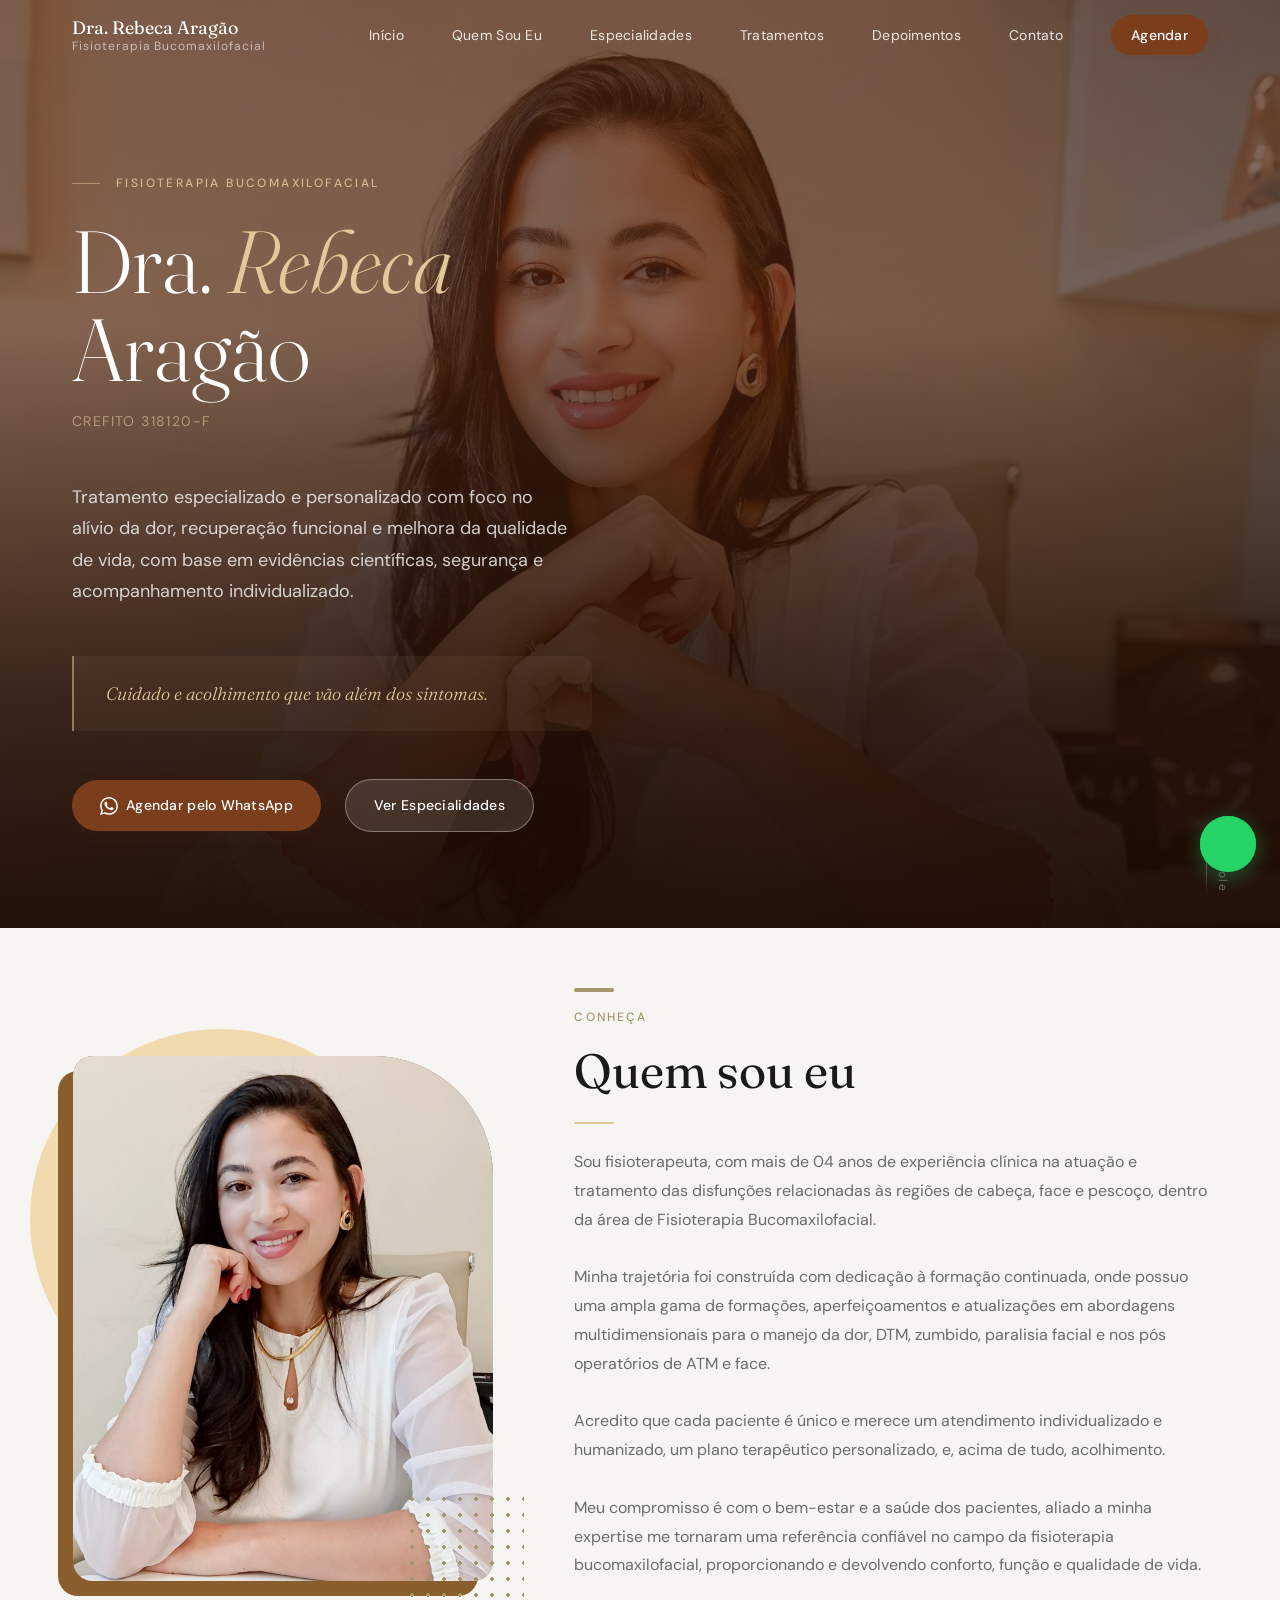
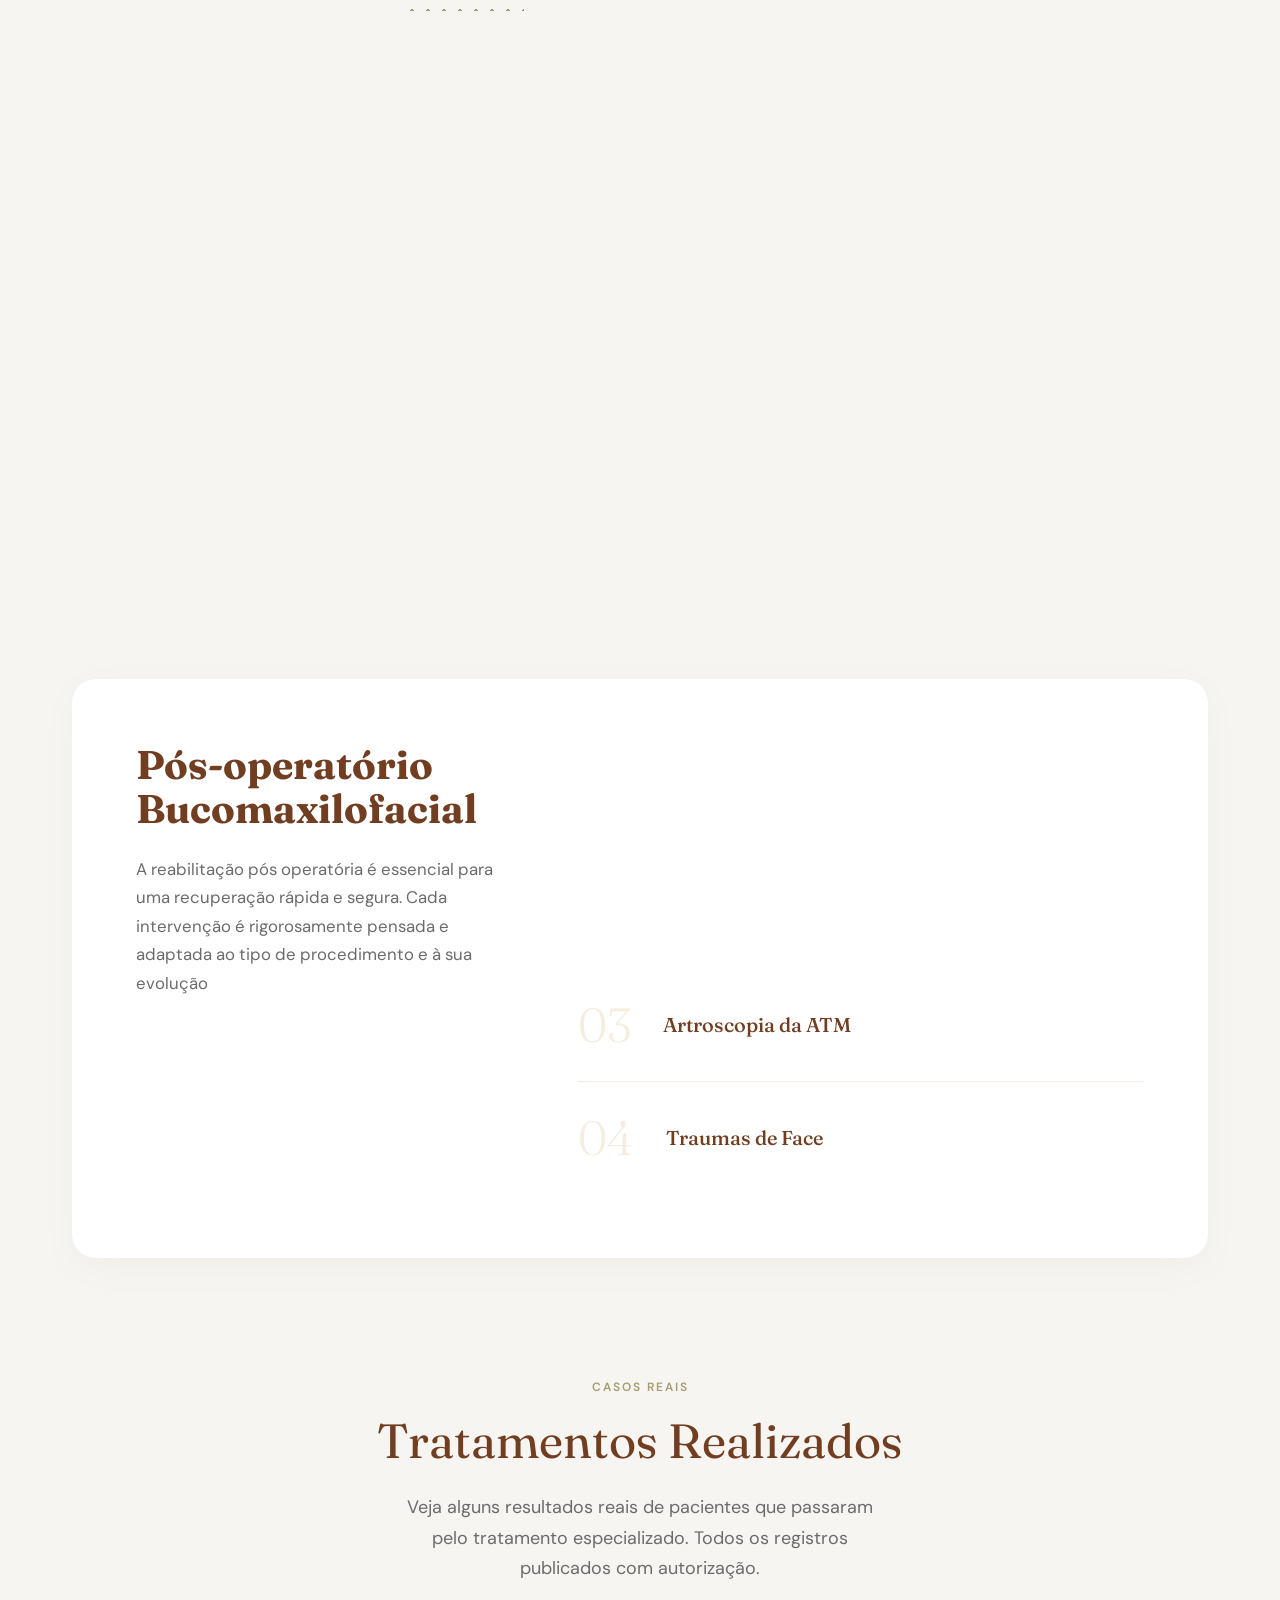
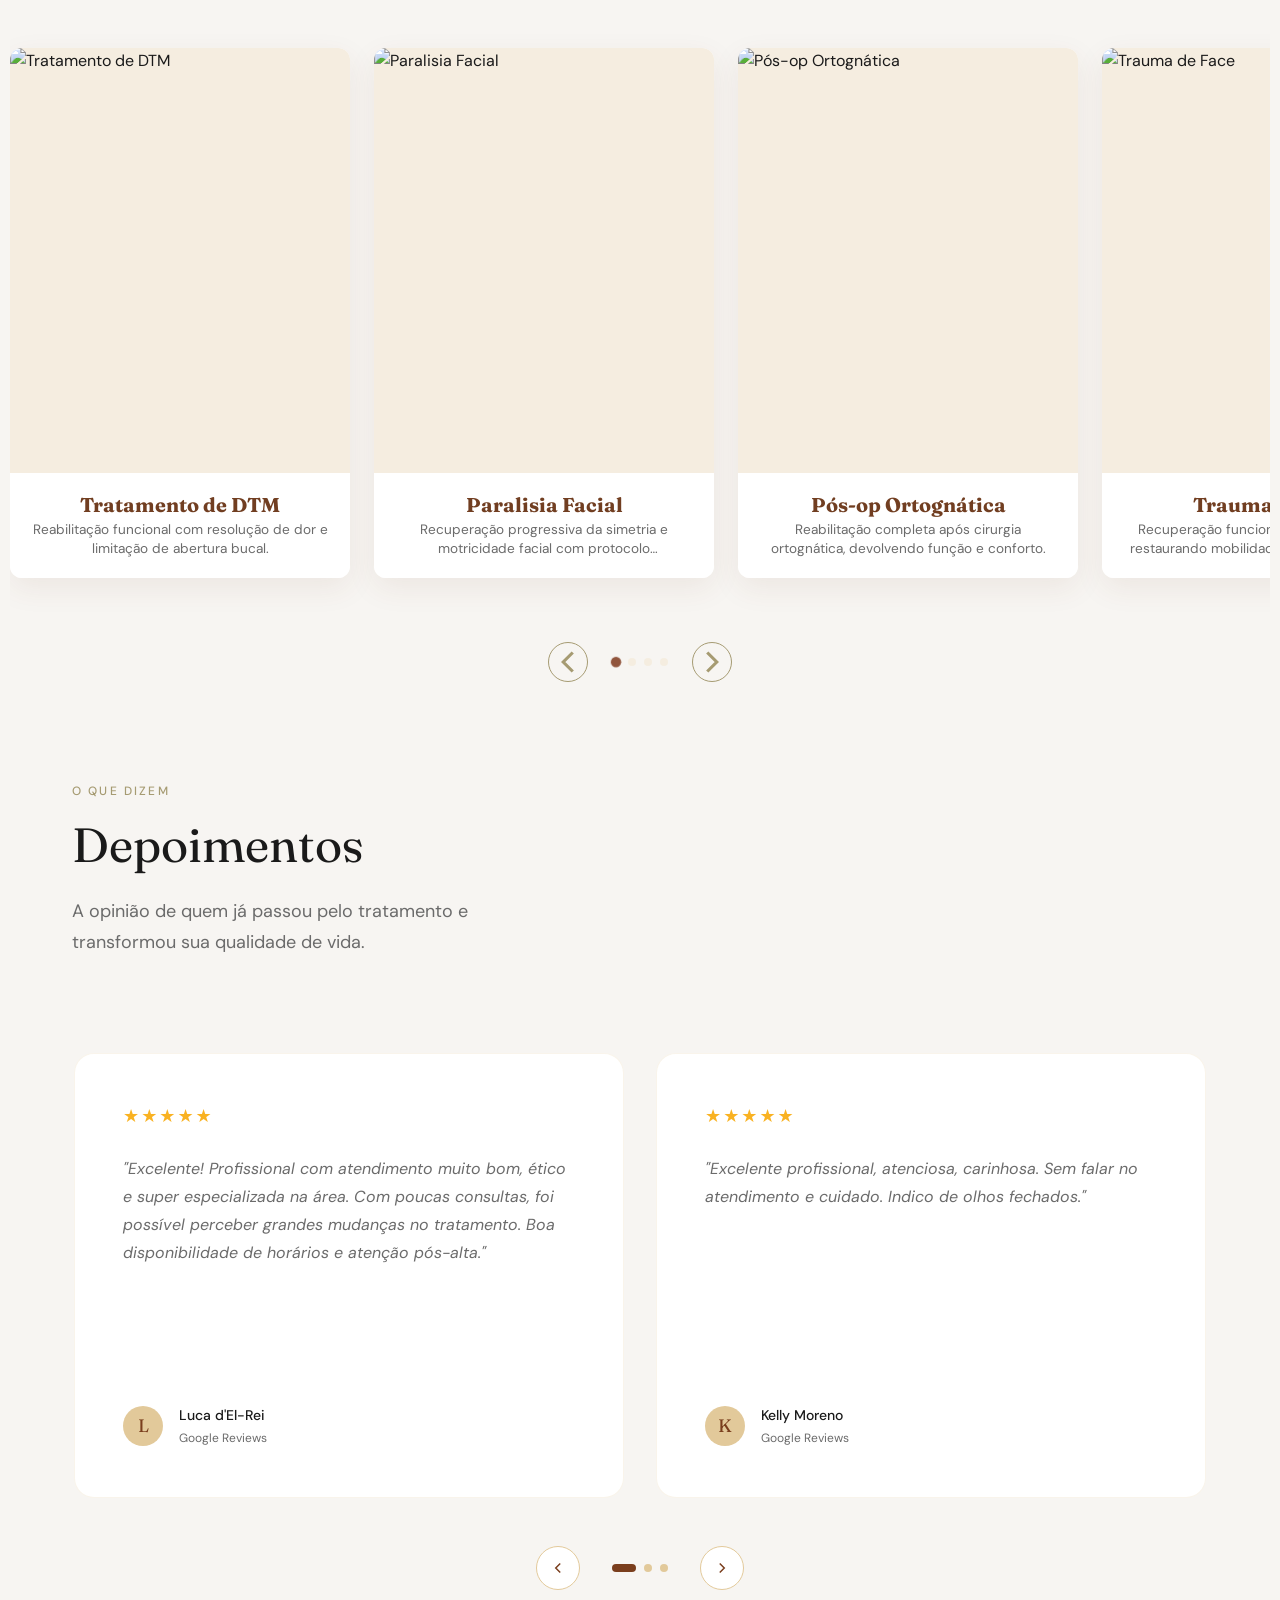
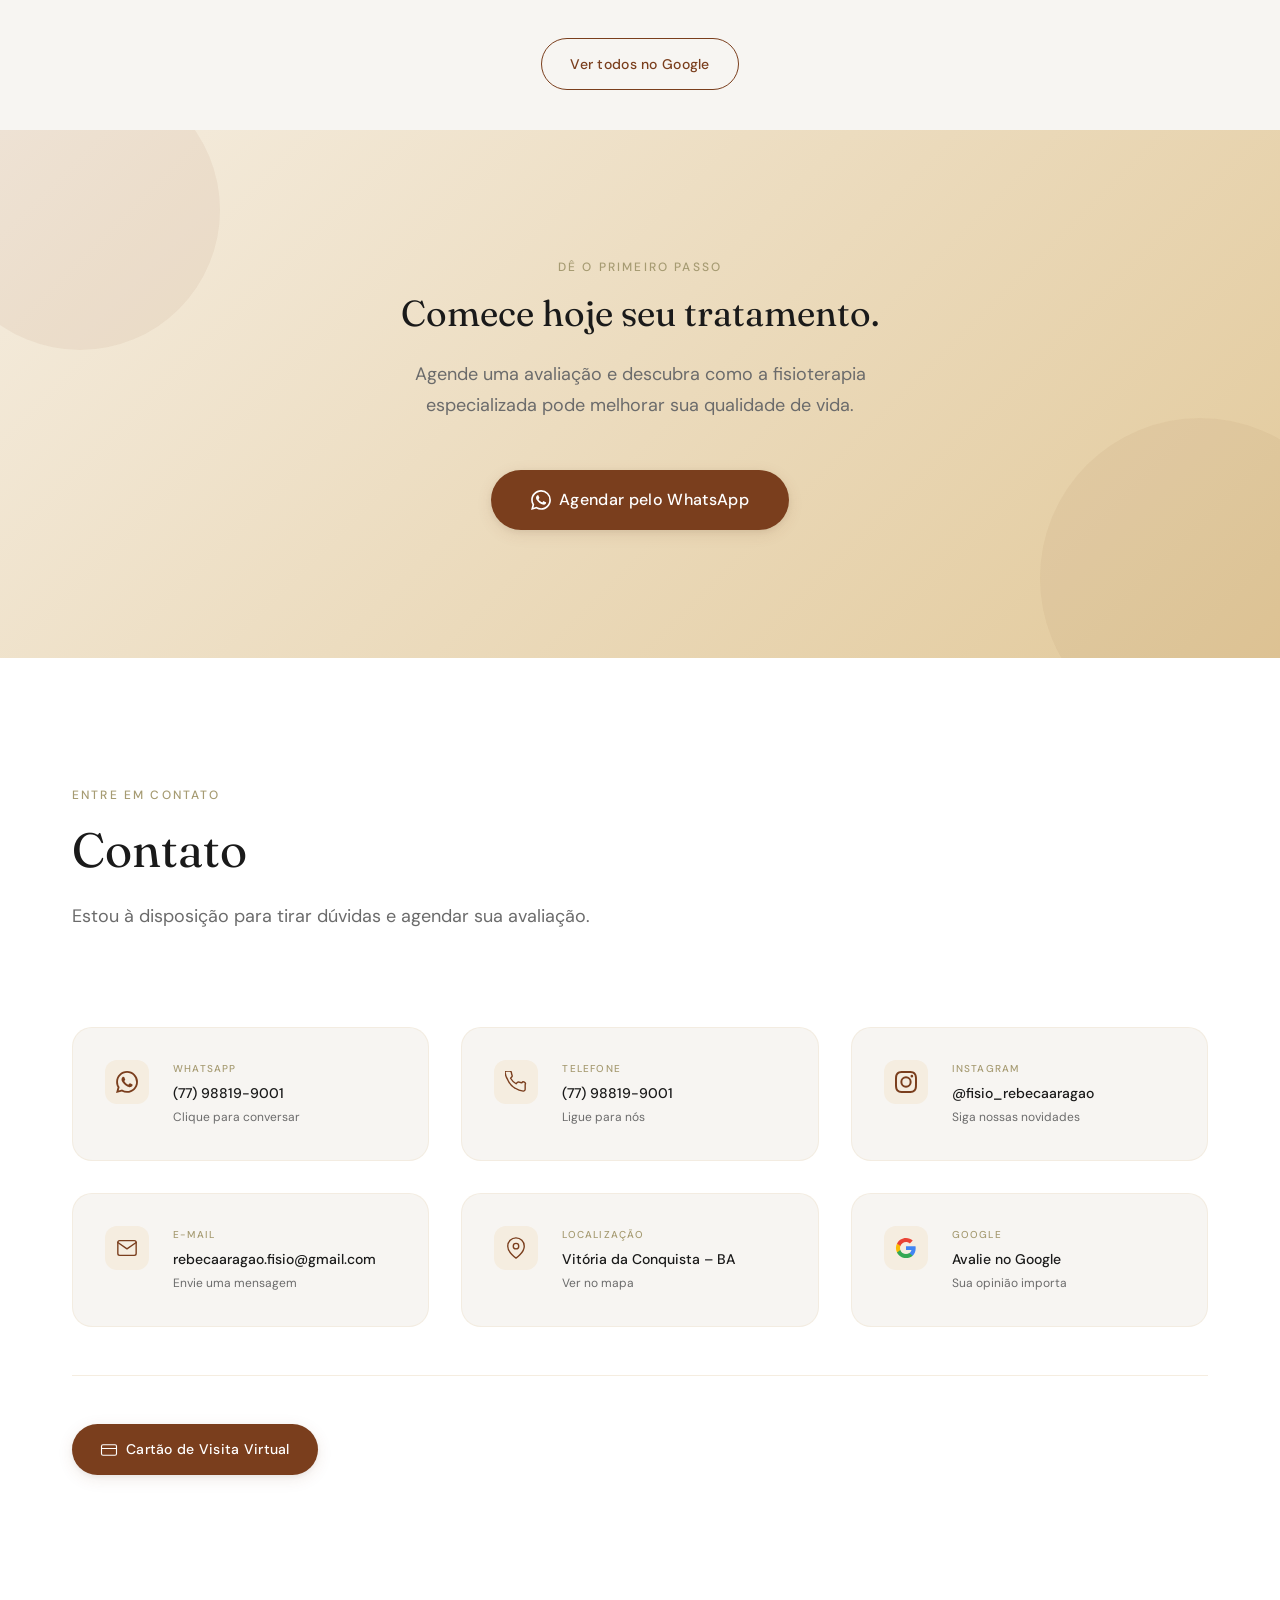
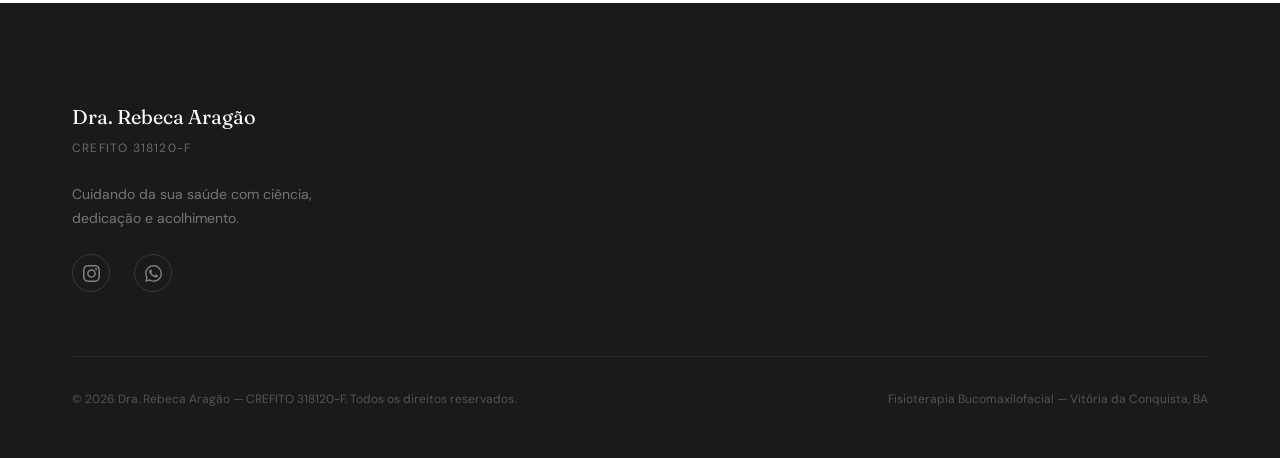
==== commit c4ded6ee: "amostra 4" ====
--- a/index.html
+++ b/index.html
@@ -72,7 +72,7 @@
         </a>
         <ul class="nav__links" role="list">
           <li><a href="#inicio" class="nav__link">Início</a></li>
-          <li><a href="#quem-sou" class="nav__link">Quem Sou</a></li>
+          <li><a href="#quem-sou" class="nav__link">Quem Sou Eu</a></li>
           <li><a href="#especialidades" class="nav__link">Especialidades</a></li>
           <li><a href="#tratamentos" class="nav__link">Tratamentos</a></li>
           <li><a href="#depoimentos" class="nav__link">Depoimentos</a></li>
@@ -89,7 +89,7 @@
     </nav>
     <nav id="mobile-menu" class="nav__mobile" aria-label="Menu mobile">
       <a href="#inicio" class="nav__mobile-link">Início</a>
-      <a href="#quem-sou" class="nav__mobile-link">Quem Sou</a>
+      <a href="#quem-sou" class="nav__mobile-link">Quem Sou Eu</a>
       <a href="#especialidades" class="nav__mobile-link">Especialidades</a>
       <a href="#tratamentos" class="nav__mobile-link">Tratamentos</a>
       <a href="#depoimentos" class="nav__mobile-link">Depoimentos</a>
@@ -138,11 +138,11 @@
             <h1 class="hero__name">Dra. <em>Rebeca</em><br>Aragão</h1>
             <p class="hero__crefito">CREFITO 318120-F</p>
             <p class="hero__desc">
-              Especialista no tratamento das disfunções de cabeça, face e pescoço,
-              promovendo alívio da dor, recuperação funcional e melhora da qualidade de vida.
+              Tratamento especializado e personalizado com foco no alívio da dor, recuperação funcional e melhora da
+              qualidade de vida, com base em evidências científicas, segurança e acompanhamento individualizado.
             </p>
             <blockquote class="hero__quote">
-              <p>Cuidar do movimento é devolver qualidade de vida, conforto e confiança para sorrir, falar e viver.</p>
+              <p>Cuidado e acolhimento que vão além dos sintomas.</p>
             </blockquote>
             <div class="hero__actions">
               <a href="http://wa.me/5577988199001" target="_blank" rel="noopener noreferrer" class="btn btn-primary">
@@ -189,13 +189,20 @@
             <div class="divider-line reveal reveal-delay-2"></div>
 
             <p class="about__text reveal reveal-delay-2">
-              Sou fisioterapeuta e atuo na área de Fisioterapia Bucomaxilofacial, que é especializada em tratar
-              disfunções das regiões de cabeça, face e pescoço.<br><br>
-              Minha trajetória foi construída com dedicação à formação continuada, ao atendimento de excelência e
-              humanizado, com busca constante por evidências científicas que fundamentem cada tratamento.<br><br>
-              Acredito que cada paciente é único e merece um atendimento individualizado, um plano terapêutico
-              personalizado, e, acima de tudo, acolhimento.<br><br>
-              Meu compromisso é devolver a você, conforto, função e a qualidade de vida que merece.
+              Sou fisioterapeuta, com mais de 04 anos de experiência clínica na atuação e tratamento das disfunções
+              relacionadas às regiões de cabeça, face e pescoço, dentro da área de Fisioterapia
+              Bucomaxilofacial.<br><br>
+
+              Minha trajetória foi construída com dedicação à formação continuada, onde possuo uma ampla gama de
+              formações, aperfeiçoamentos e atualizações em abordagens multidimensionais para o manejo da dor, DTM,
+              zumbido, paralisia facial e nos pós operatórios de ATM e face.<br><br>
+
+              Acredito que cada paciente é único e merece um atendimento individualizado e humanizado, um plano
+              terapêutico personalizado, e, acima de tudo, acolhimento.<br><br>
+
+              Meu compromisso é com o bem-estar e a saúde dos pacientes, aliado a minha expertise me tornaram uma
+              referência confiável no campo da fisioterapia bucomaxilofacial, proporcionando e devolvendo conforto,
+              função e qualidade de vida.
             </p>
           </div>
 
@@ -224,8 +231,8 @@
           <div class="posop-header">
             <h2 class="posop-title">Pós-operatório Bucomaxilofacial</h2>
             <p class="posop-desc">
-              A reabilitação é essencial para resultados duradouros. Cada protocolo é rigorosamente adaptado ao tipo de
-              intervenção e à sua evolução.
+              A reabilitação pós operatória é essencial para uma recuperação rápida e segura. Cada intervenção é
+              rigorosamente pensada e adaptada ao tipo de procedimento e à sua evolução
             </p>
           </div>
 
@@ -246,7 +253,7 @@
           <span class="section-eyebrow">Casos reais</span>
           <h2 class="section-title">Tratamentos Realizados</h2>
           <p class="section-subtitle">
-            Resultados reais de pacientes que passaram pelo tratamento especializado.
+            Veja alguns resultados reais de pacientes que passaram pelo tratamento especializado.
             Todos os registros publicados com autorização.
           </p>
         </div>
@@ -351,15 +358,6 @@
         <div id="contact-grid" class="contact__grid"></div>
 
         <div class="contact__bottom">
-          <a href="#" id="btn-como-chegar" class="btn btn-outline contact__maps-btn" target="_blank"
-            rel="noopener noreferrer">
-            <svg width="18" height="18" viewBox="0 0 24 24" fill="none" stroke="currentColor" stroke-width="1.5"
-              aria-hidden="true">
-              <path d="M21 10c0 7-9 13-9 13S3 17 3 10a9 9 0 0118 0z" />
-              <circle cx="12" cy="10" r="3" />
-            </svg>
-            Como chegar
-          </a>
           <a href="cartao.html" class="btn btn-primary">
             <svg width="18" height="18" viewBox="0 0 24 24" fill="none" stroke="currentColor" stroke-width="1.5"
               aria-hidden="true">
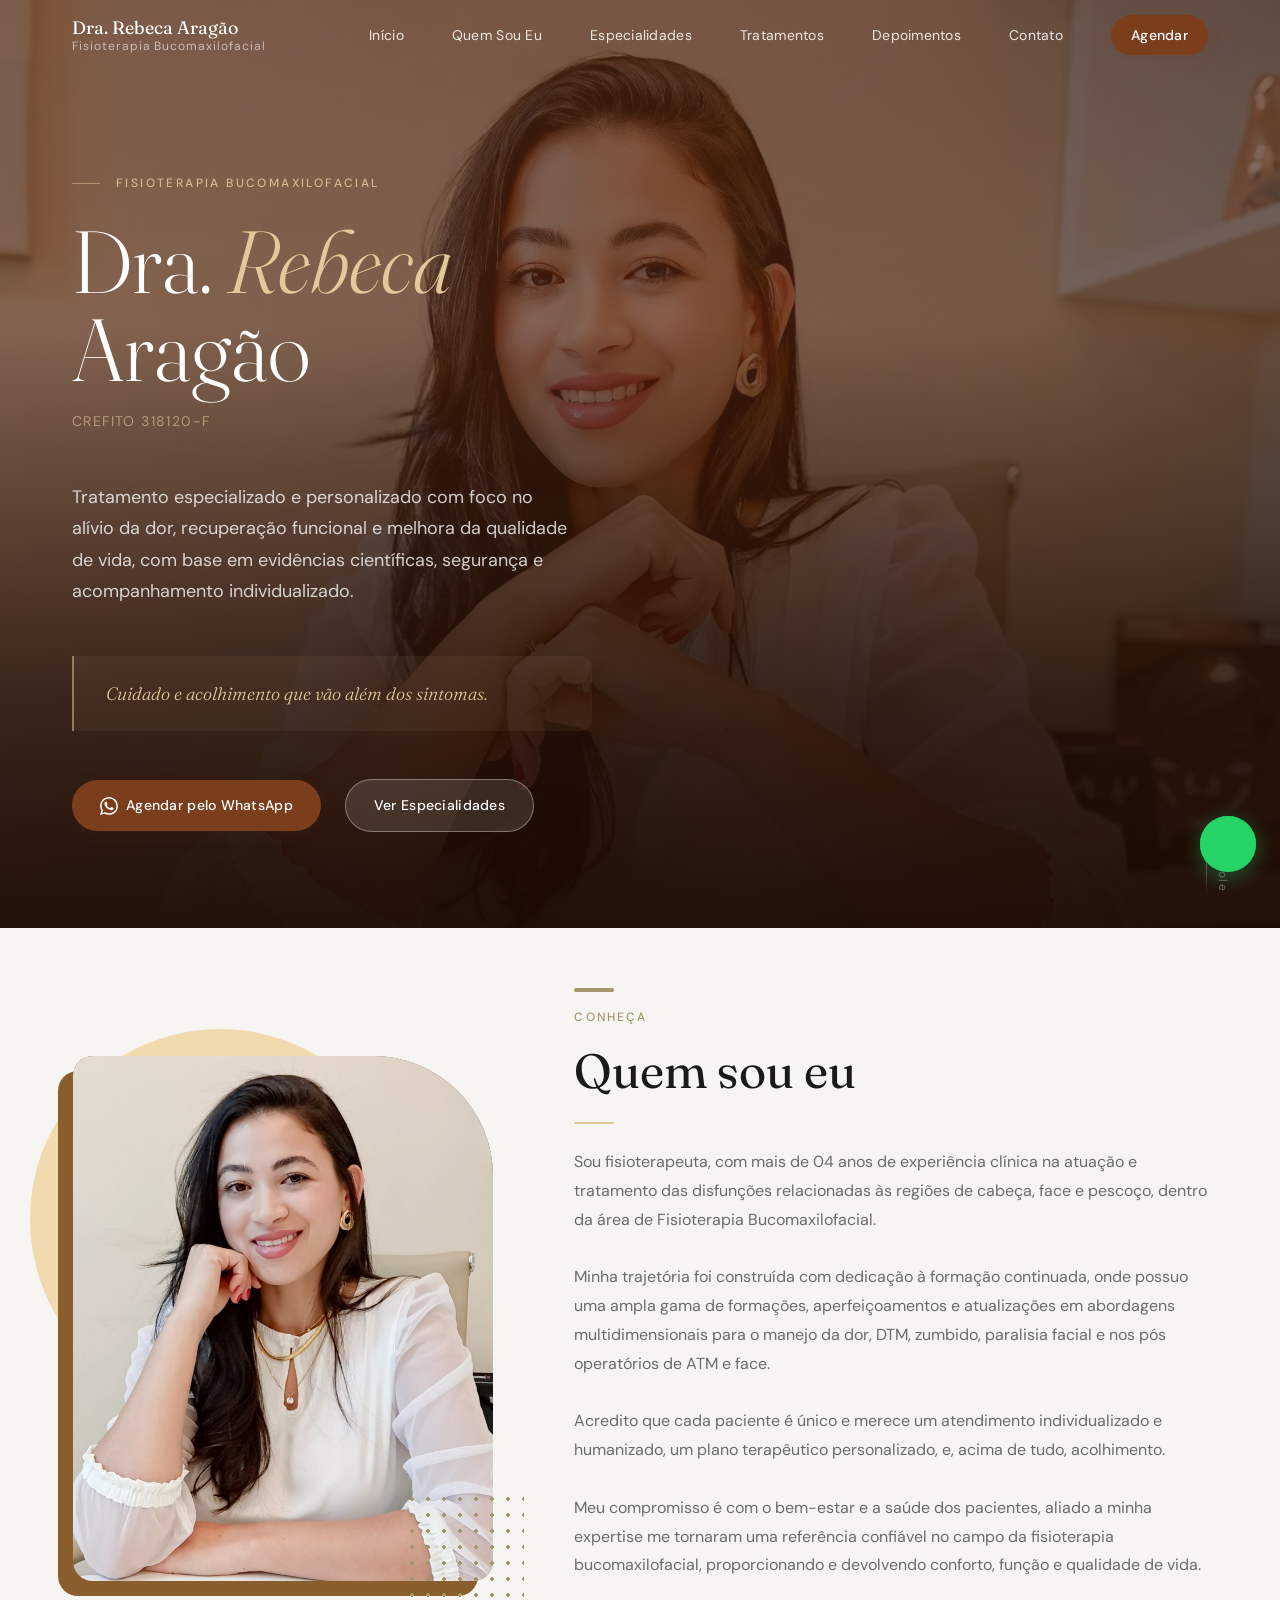
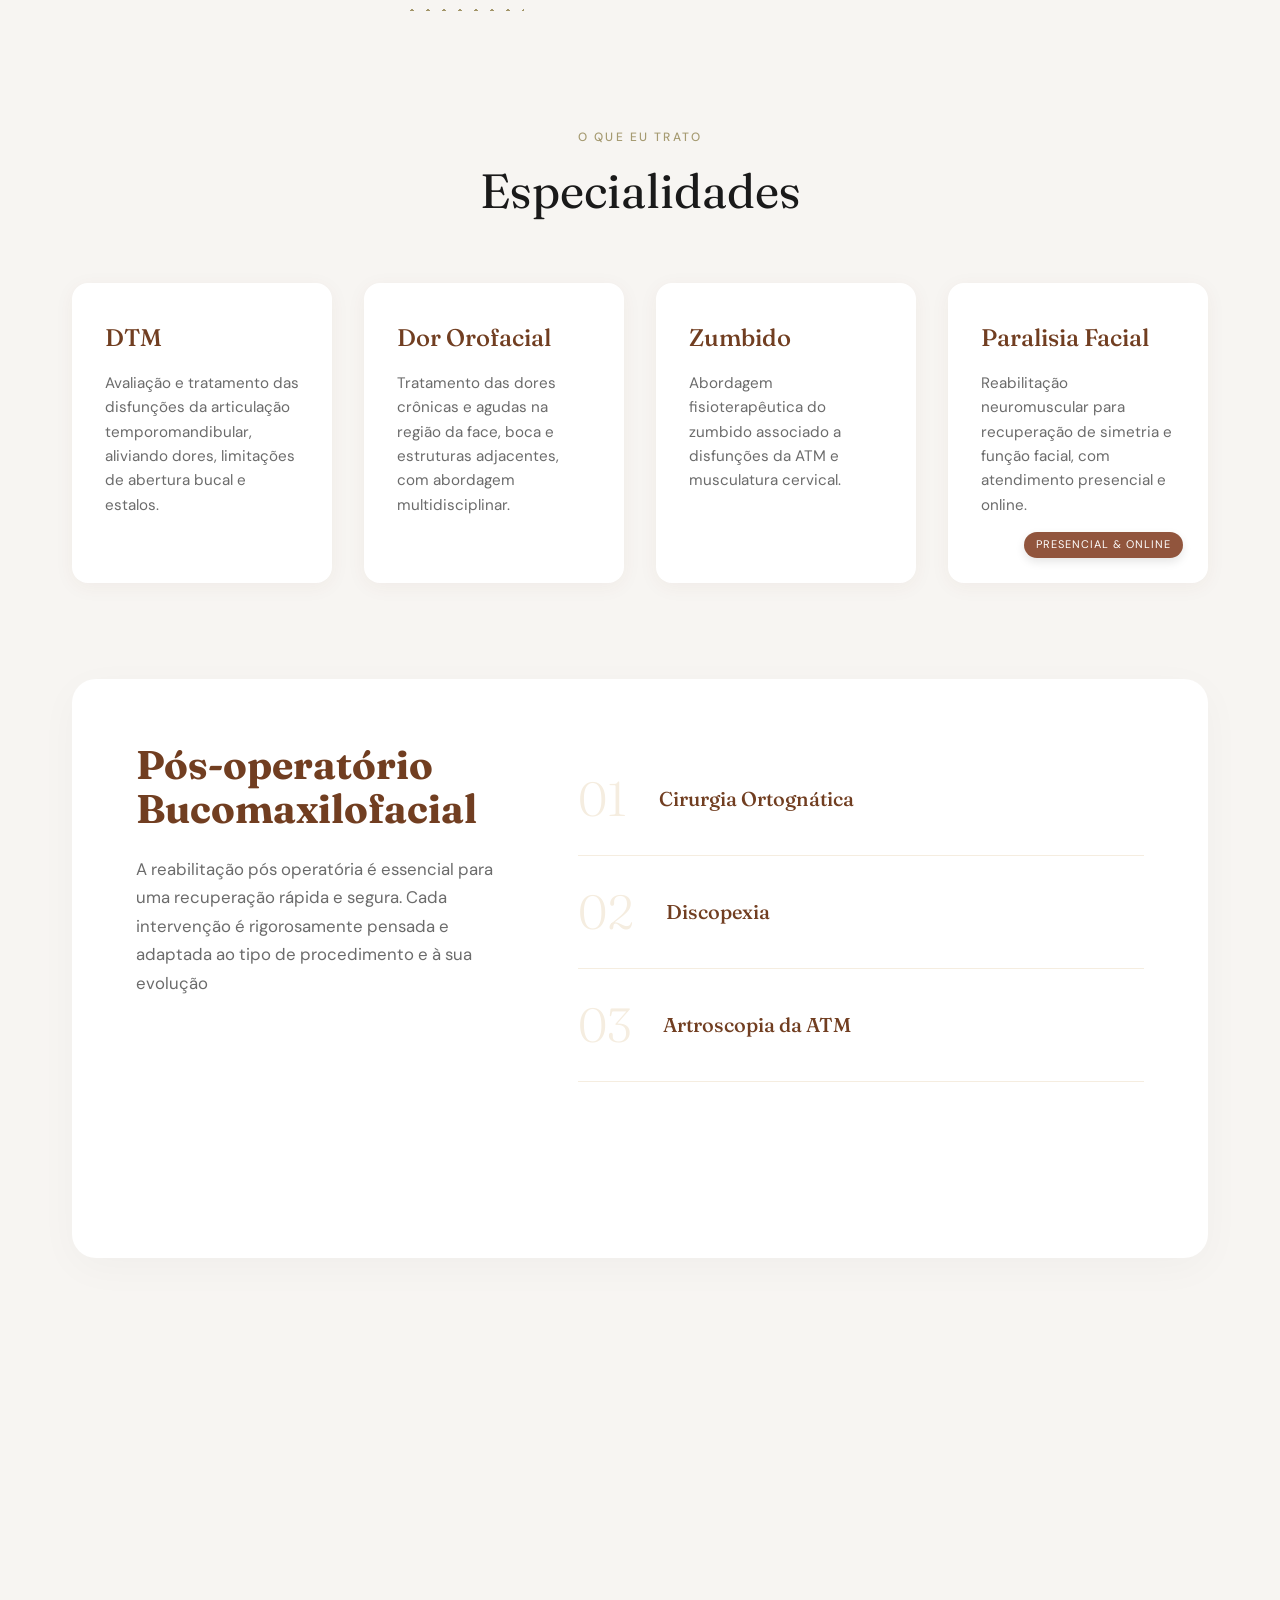
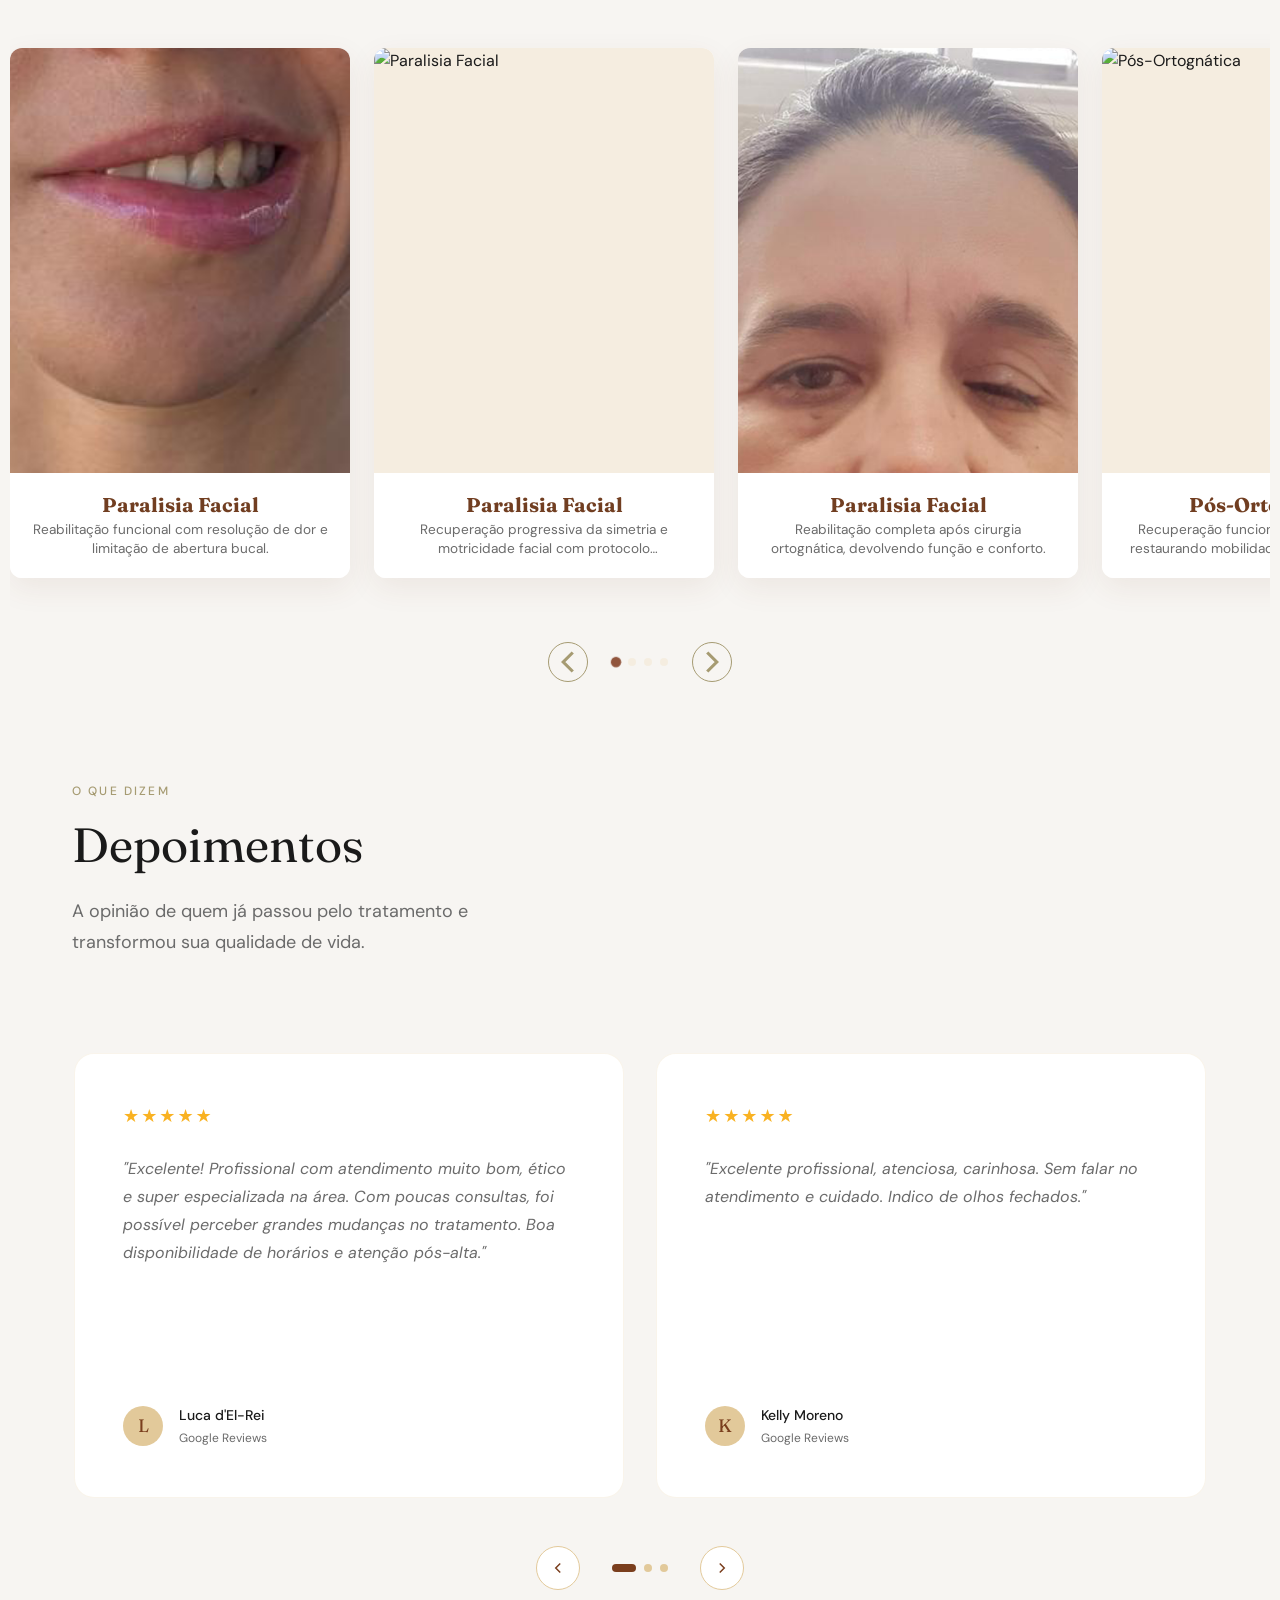
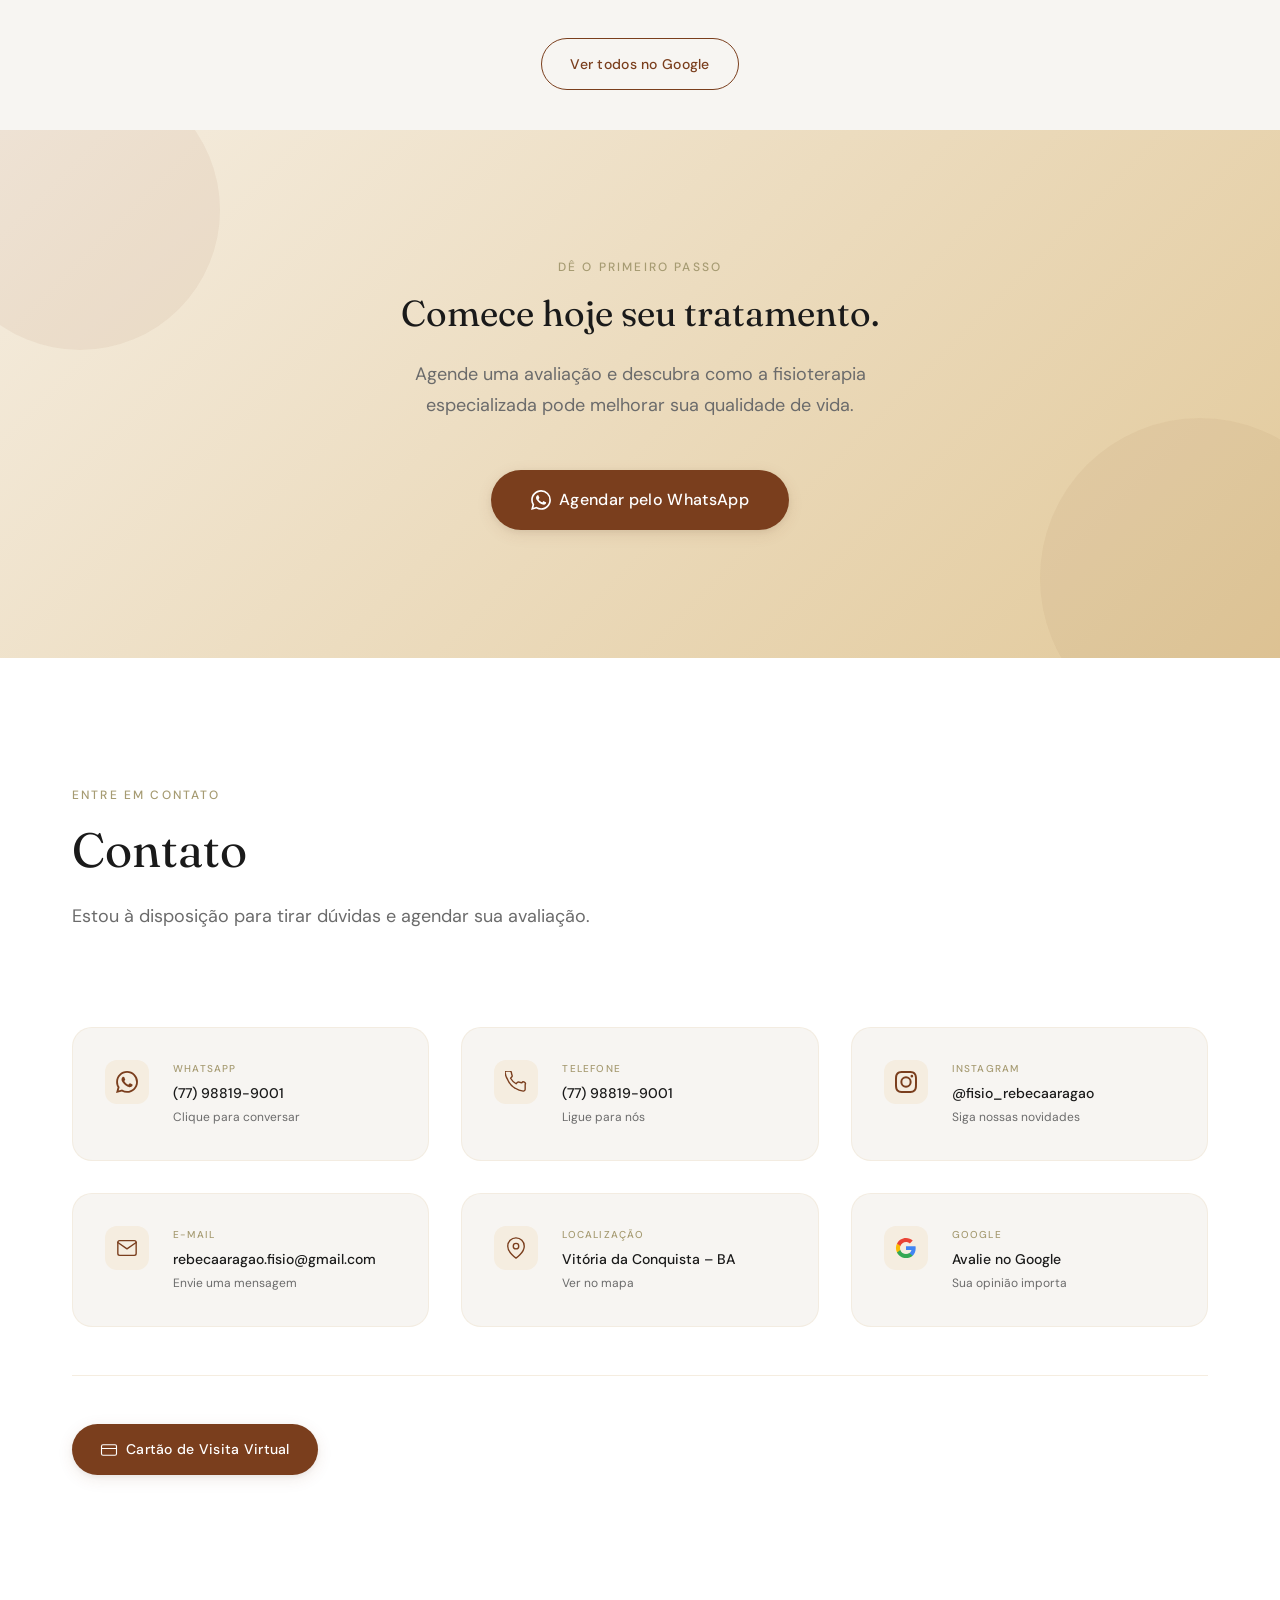
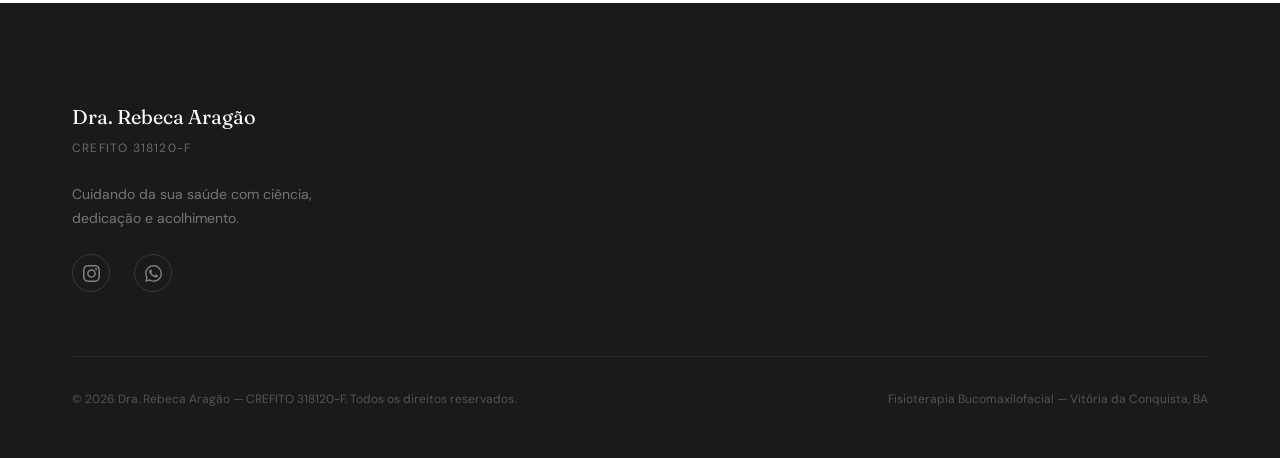
==== commit c3a013cc: "amostra 4 atualização de fotos" ====
--- a/index.html
+++ b/index.html
@@ -15,7 +15,7 @@
   <meta property="og:title" content="Dra. Rebeca Aragão — Fisioterapia Bucomaxilofacial" />
   <meta property="og:description" content="Especialista no tratamento das disfunções de cabeça, face e pescoço." />
   <meta property="og:url" content="https://www.seusite.com.br" />
-  <meta property="og:image" content="assets/images/og-image.jpg" />
+  <meta property="og:image" content="assets/images/logo.png" />
   <meta property="og:locale" content="pt_BR" />
   <meta name="twitter:card" content="summary_large_image" />
   <meta name="twitter:image" content="assets/images/og-image.jpg" />
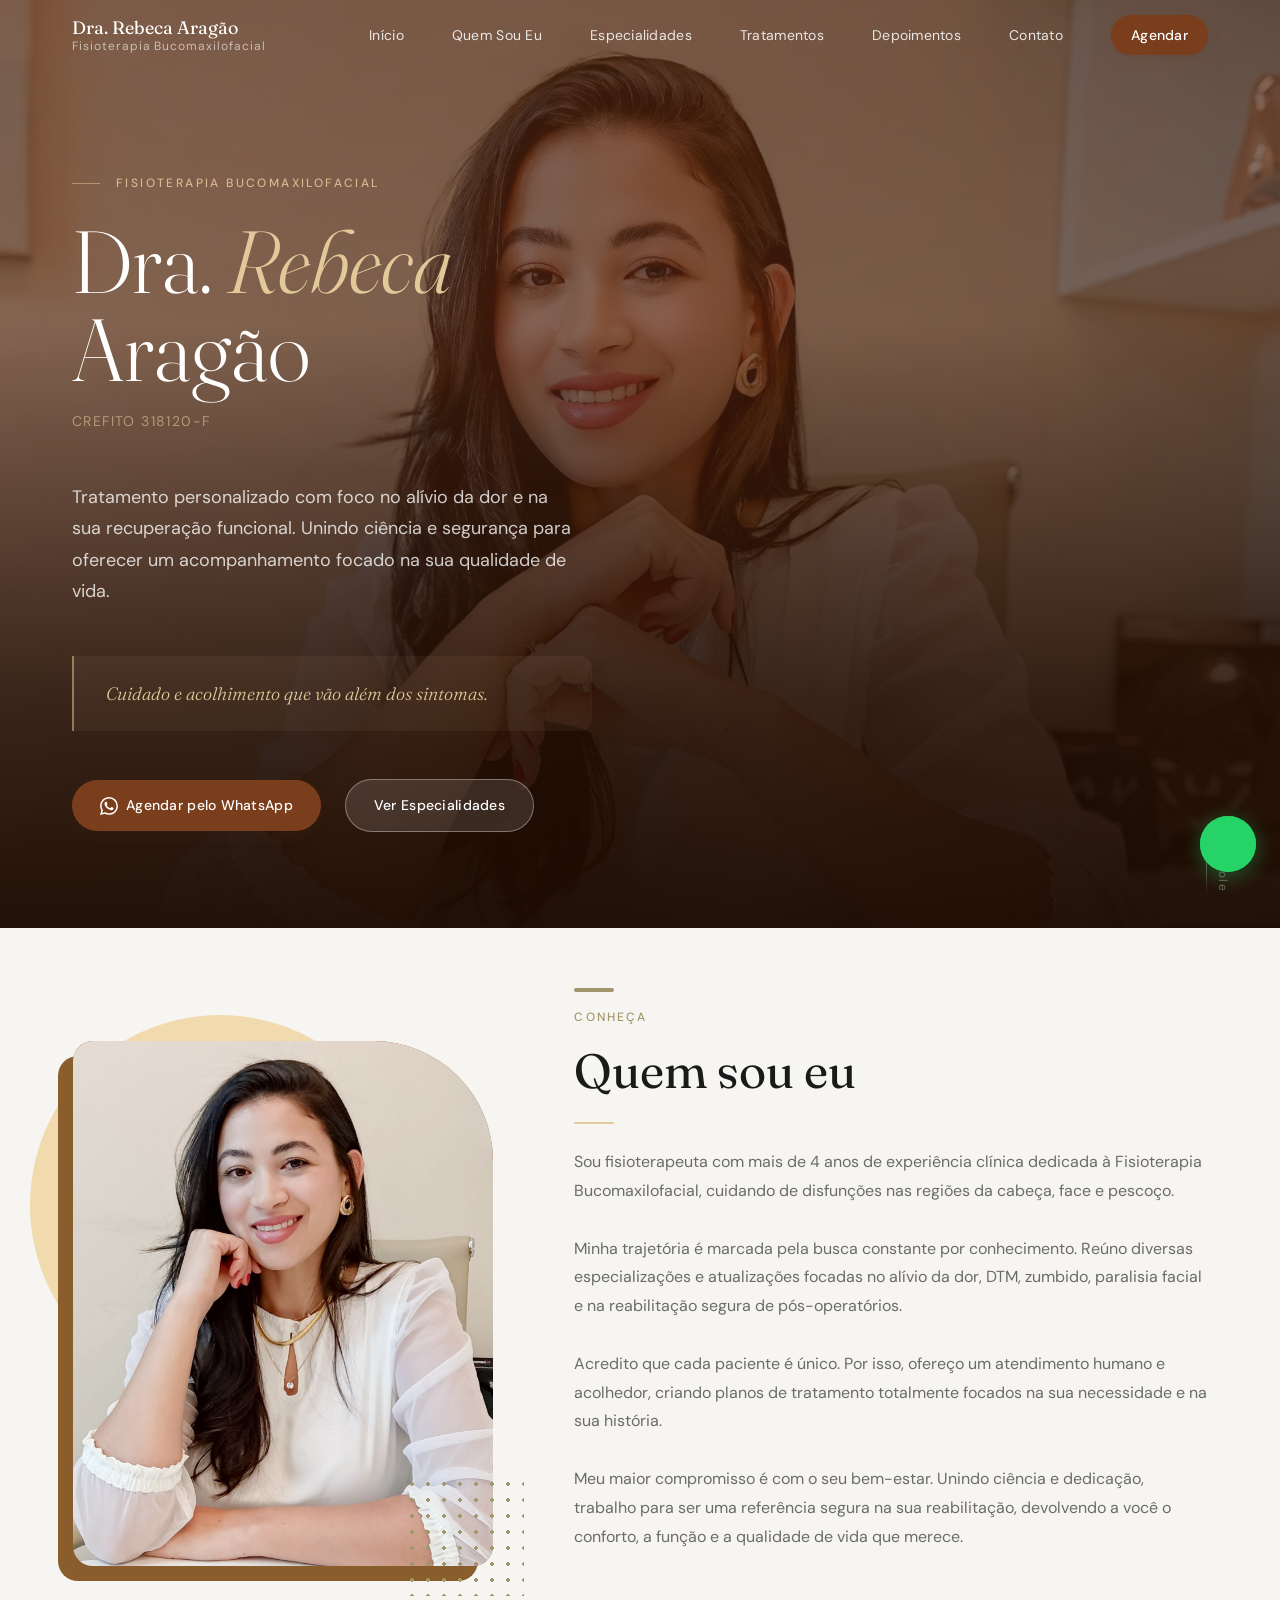
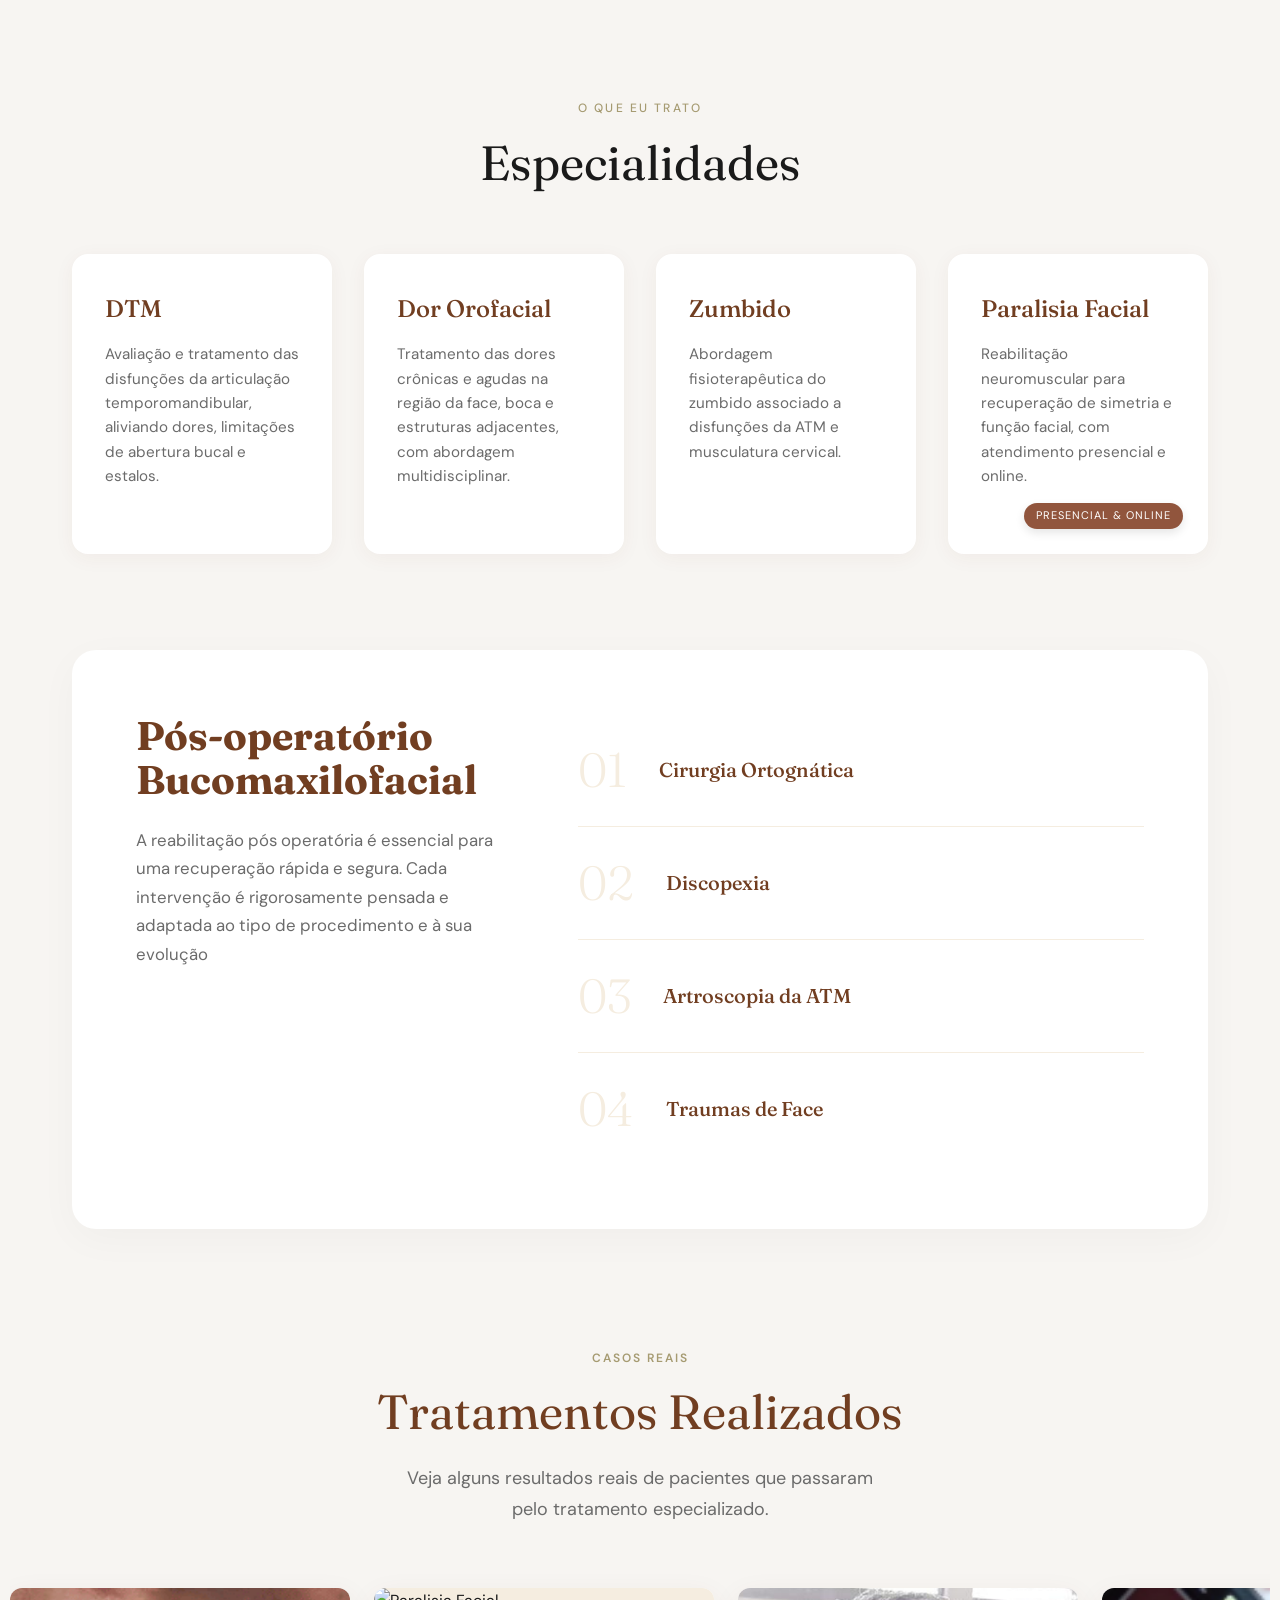
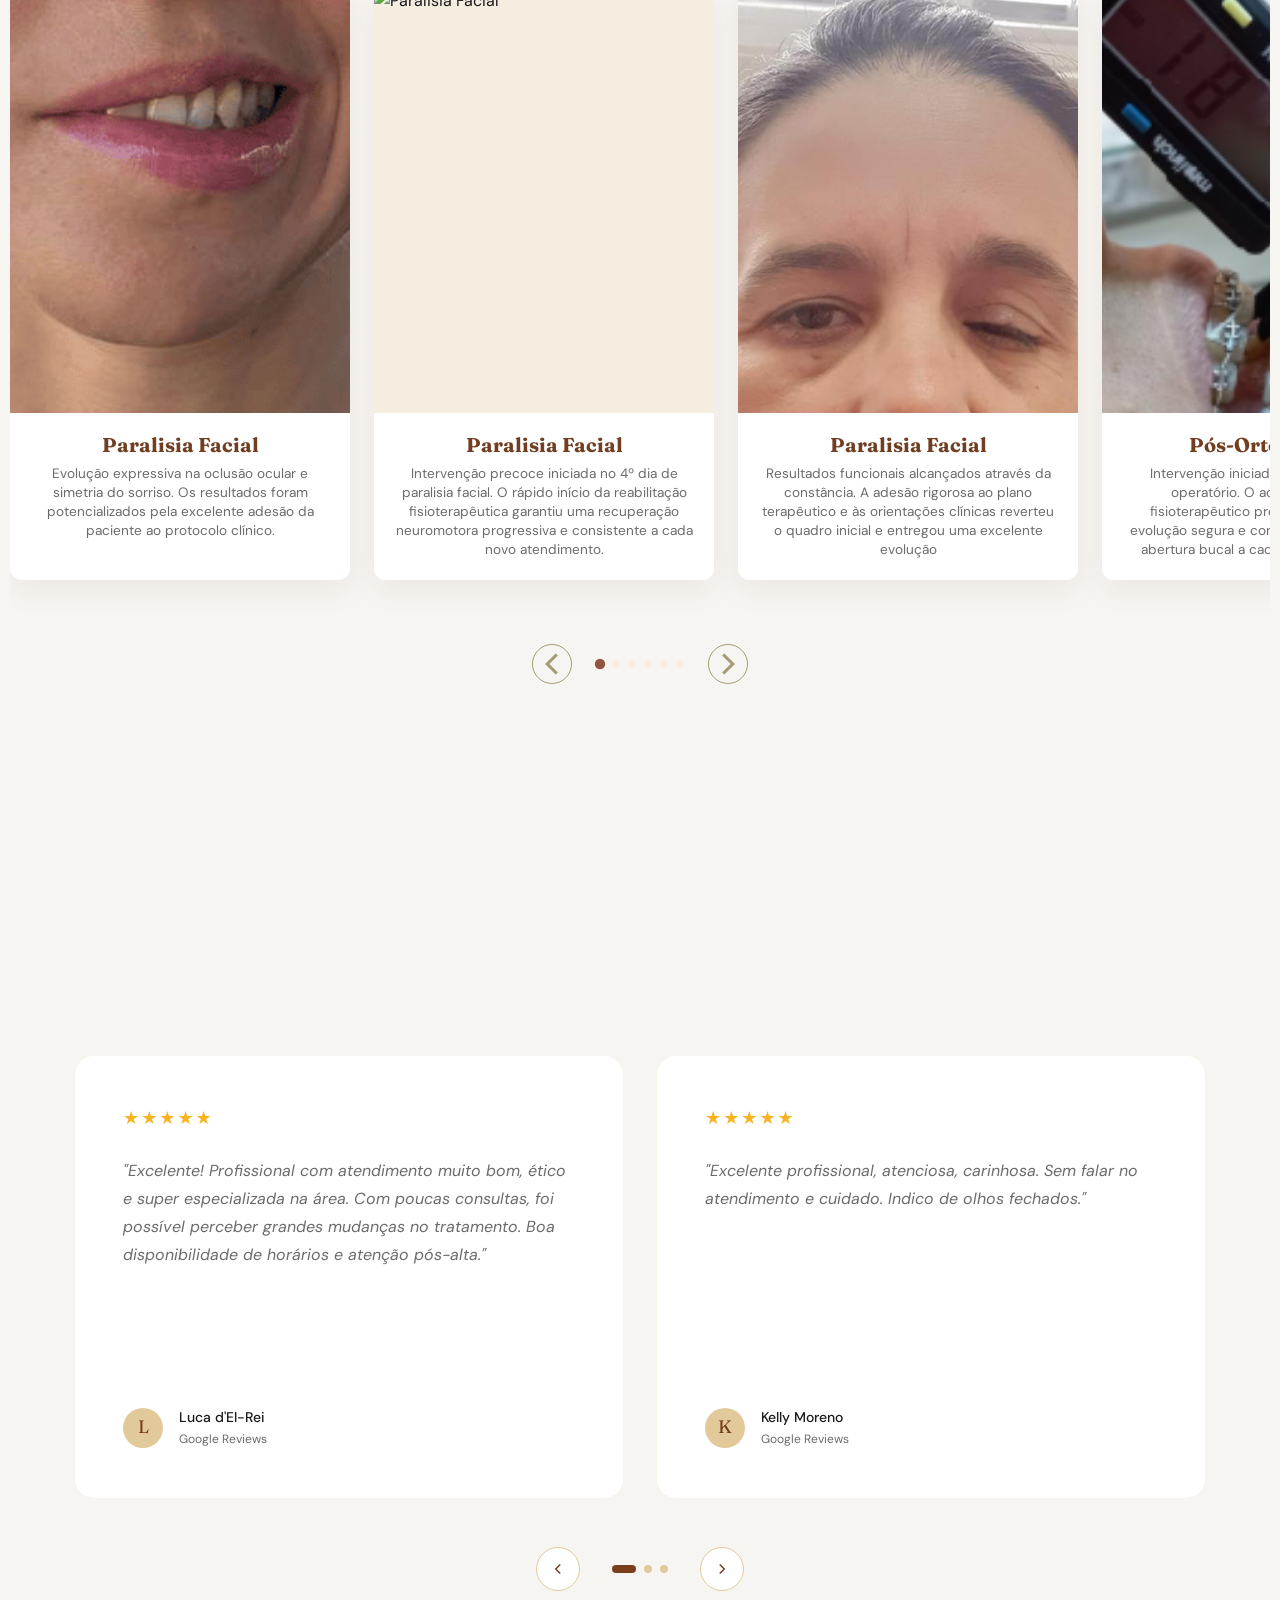
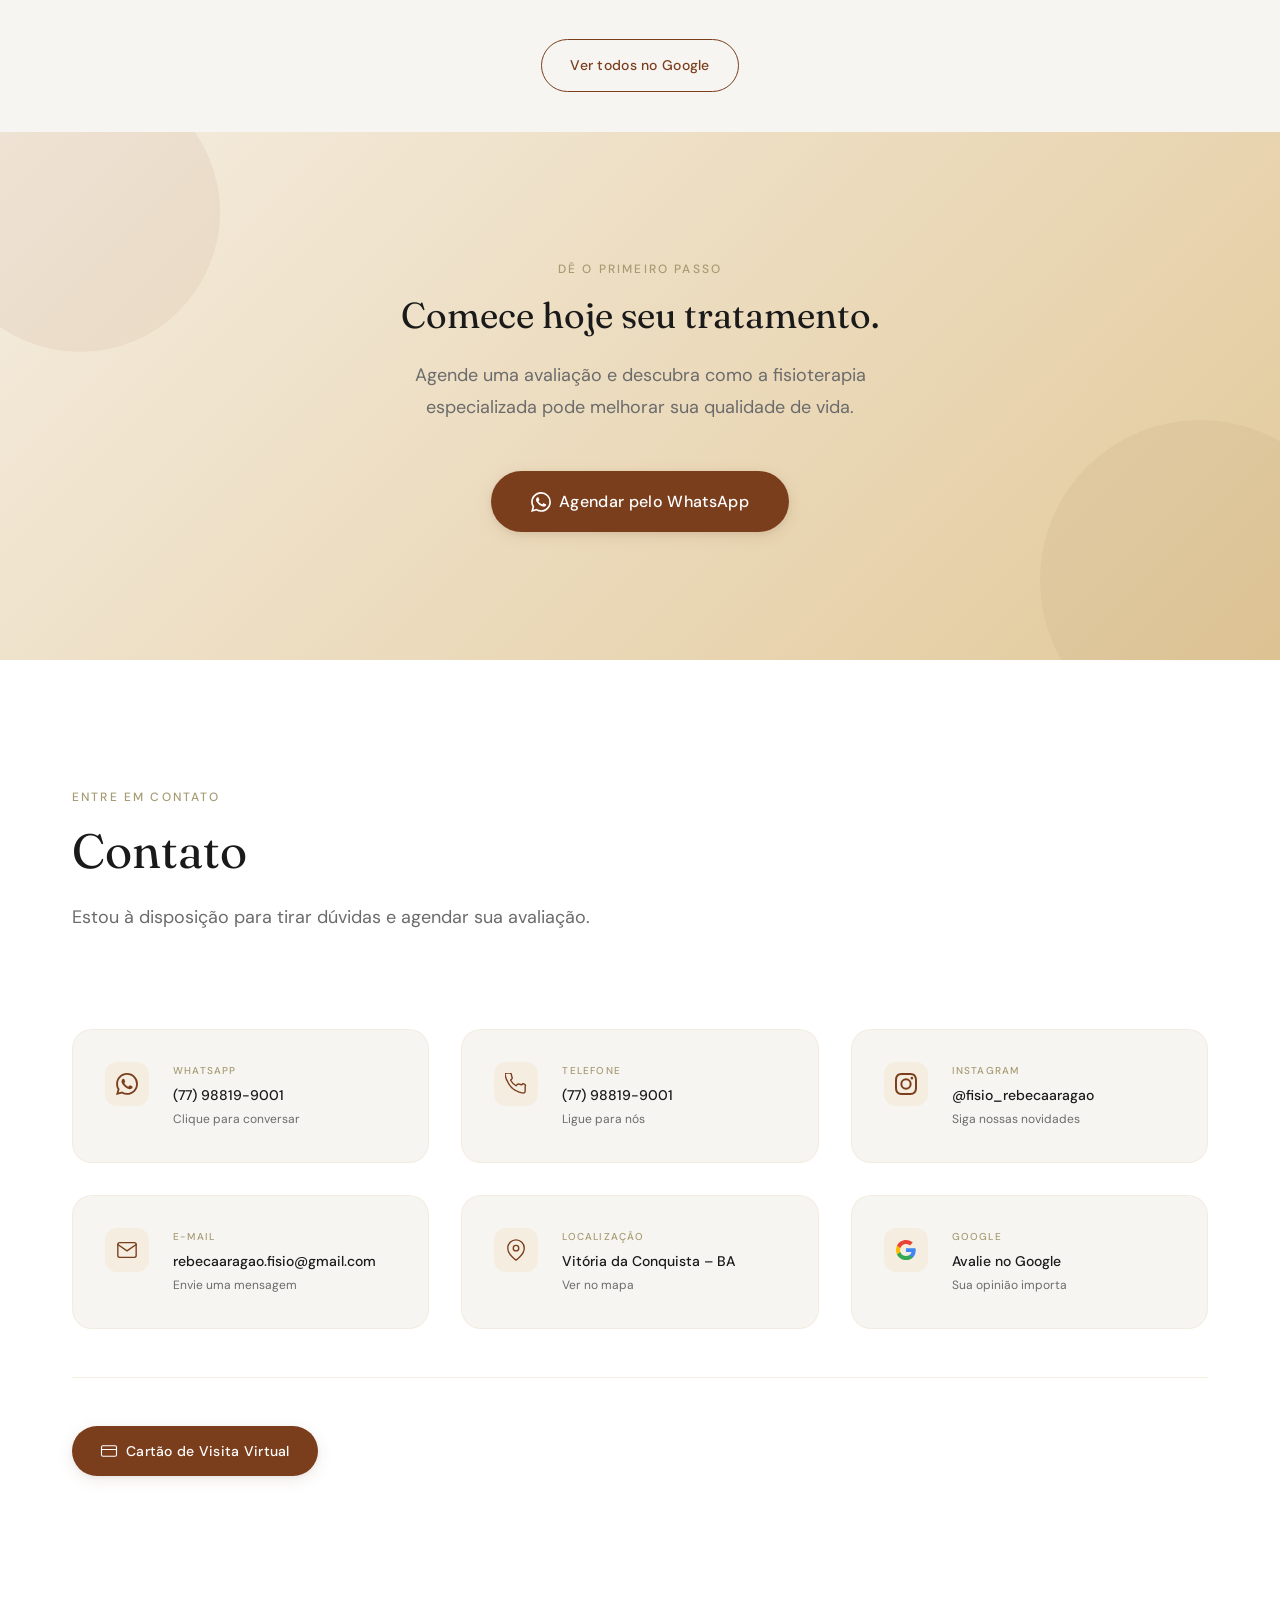
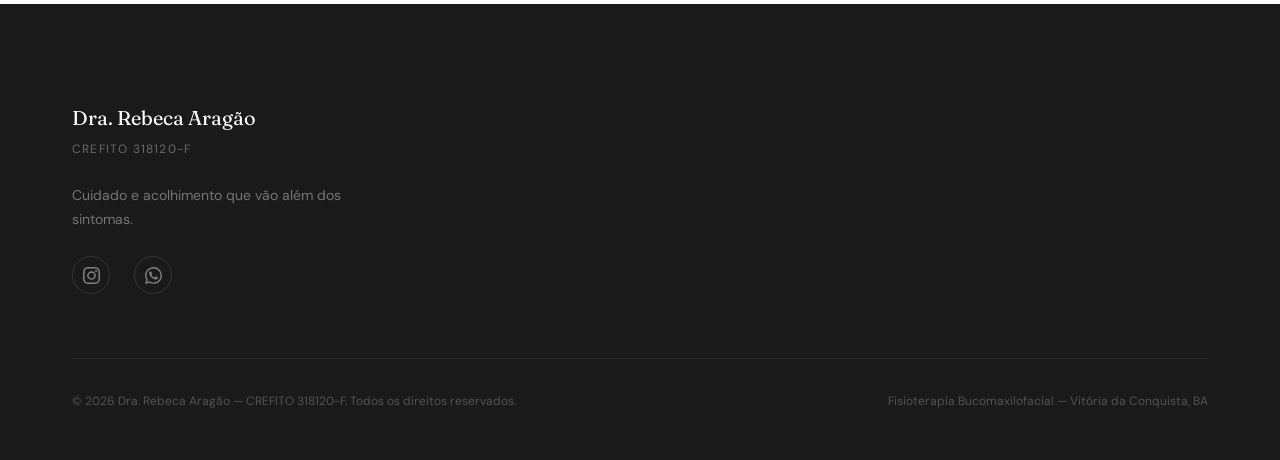
==== commit a768d5a1: "amostra 5" ====
--- a/index.html
+++ b/index.html
@@ -138,8 +138,8 @@
             <h1 class="hero__name">Dra. <em>Rebeca</em><br>Aragão</h1>
             <p class="hero__crefito">CREFITO 318120-F</p>
             <p class="hero__desc">
-              Tratamento especializado e personalizado com foco no alívio da dor, recuperação funcional e melhora da
-              qualidade de vida, com base em evidências científicas, segurança e acompanhamento individualizado.
+              Tratamento personalizado com foco no alívio da dor e na sua recuperação funcional. Unindo ciência e
+              segurança para oferecer um acompanhamento focado na sua qualidade de vida.
             </p>
             <blockquote class="hero__quote">
               <p>Cuidado e acolhimento que vão além dos sintomas.</p>
@@ -189,20 +189,18 @@
             <div class="divider-line reveal reveal-delay-2"></div>
 
             <p class="about__text reveal reveal-delay-2">
-              Sou fisioterapeuta, com mais de 04 anos de experiência clínica na atuação e tratamento das disfunções
-              relacionadas às regiões de cabeça, face e pescoço, dentro da área de Fisioterapia
-              Bucomaxilofacial.<br><br>
-
-              Minha trajetória foi construída com dedicação à formação continuada, onde possuo uma ampla gama de
-              formações, aperfeiçoamentos e atualizações em abordagens multidimensionais para o manejo da dor, DTM,
-              zumbido, paralisia facial e nos pós operatórios de ATM e face.<br><br>
-
-              Acredito que cada paciente é único e merece um atendimento individualizado e humanizado, um plano
-              terapêutico personalizado, e, acima de tudo, acolhimento.<br><br>
-
-              Meu compromisso é com o bem-estar e a saúde dos pacientes, aliado a minha expertise me tornaram uma
-              referência confiável no campo da fisioterapia bucomaxilofacial, proporcionando e devolvendo conforto,
-              função e qualidade de vida.
+              Sou fisioterapeuta com mais de 4 anos de experiência clínica dedicada à Fisioterapia Bucomaxilofacial,
+              cuidando de disfunções nas regiões da cabeça, face e pescoço.<br><br>
+
+              Minha trajetória é marcada pela busca constante por conhecimento. Reúno diversas especializações e
+              atualizações focadas no alívio da dor, DTM, zumbido, paralisia facial e na reabilitação segura de
+              pós-operatórios.<br><br>
+
+              Acredito que cada paciente é único. Por isso, ofereço um atendimento humano e acolhedor, criando planos de
+              tratamento totalmente focados na sua necessidade e na sua história.<br><br>
+
+              Meu maior compromisso é com o seu bem-estar. Unindo ciência e dedicação, trabalho para ser uma referência
+              segura na sua reabilitação, devolvendo a você o conforto, a função e a qualidade de vida que merece.
             </p>
           </div>
 
@@ -254,7 +252,6 @@
           <h2 class="section-title">Tratamentos Realizados</h2>
           <p class="section-subtitle">
             Veja alguns resultados reais de pacientes que passaram pelo tratamento especializado.
-            Todos os registros publicados com autorização.
           </p>
         </div>
       </div>
@@ -407,7 +404,7 @@
         <div>
           <p class="footer__logo-name">Dra. Rebeca Aragão</p>
           <p class="footer__logo-crefito">CREFITO 318120-F</p>
-          <p class="footer__slogan">Cuidando da sua saúde com ciência, dedicação e acolhimento.</p>
+          <p class="footer__slogan">Cuidado e acolhimento que vão além dos sintomas.</p>
           <nav class="footer__socials" aria-label="Redes sociais">
             <a href="https://instagram.com/fisio_rebecaaragao" target="_blank" rel="noopener noreferrer"
               class="footer__social" aria-label="Instagram">
--- a/css/sections/sections.css
+++ b/css/sections/sections.css
@@ -580,7 +580,7 @@
   font-family: var(--font-titulo);
   font-size: 1.25rem;
   color: var(--marrom-escuro, #713e21);
-  margin-bottom: 4px;
+  margin-bottom: 8px;
 }
 
 .treatment-card__desc {
@@ -589,7 +589,7 @@
   line-height: 1.4;
   /* Limita a descrição a apenas 2 linhas (evita divs muito altas) */
   display: -webkit-box;
-  -webkit-line-clamp: 2;
+  /* -webkit-line-clamp: 2; */
   -webkit-box-orient: vertical;
   overflow: hidden;
 }
@@ -1005,12 +1005,13 @@
 
 @media (max-width: 768px) {
   .carousel__slide {
+    /* Muda para 1 coluna e empilha um cartão em cima do outro */
     grid-template-columns: 1fr;
-  }
-
-  .carousel__slide .review-card:last-child {
-    display: none;
-  }
+    gap: 1.5rem;
+    /* Garante um espaço respiro entre o depoimento de cima e o de baixo */
+  }
+
+  /* Removemos a regra display: none que estava escondendo os cards! */
 }
 
 
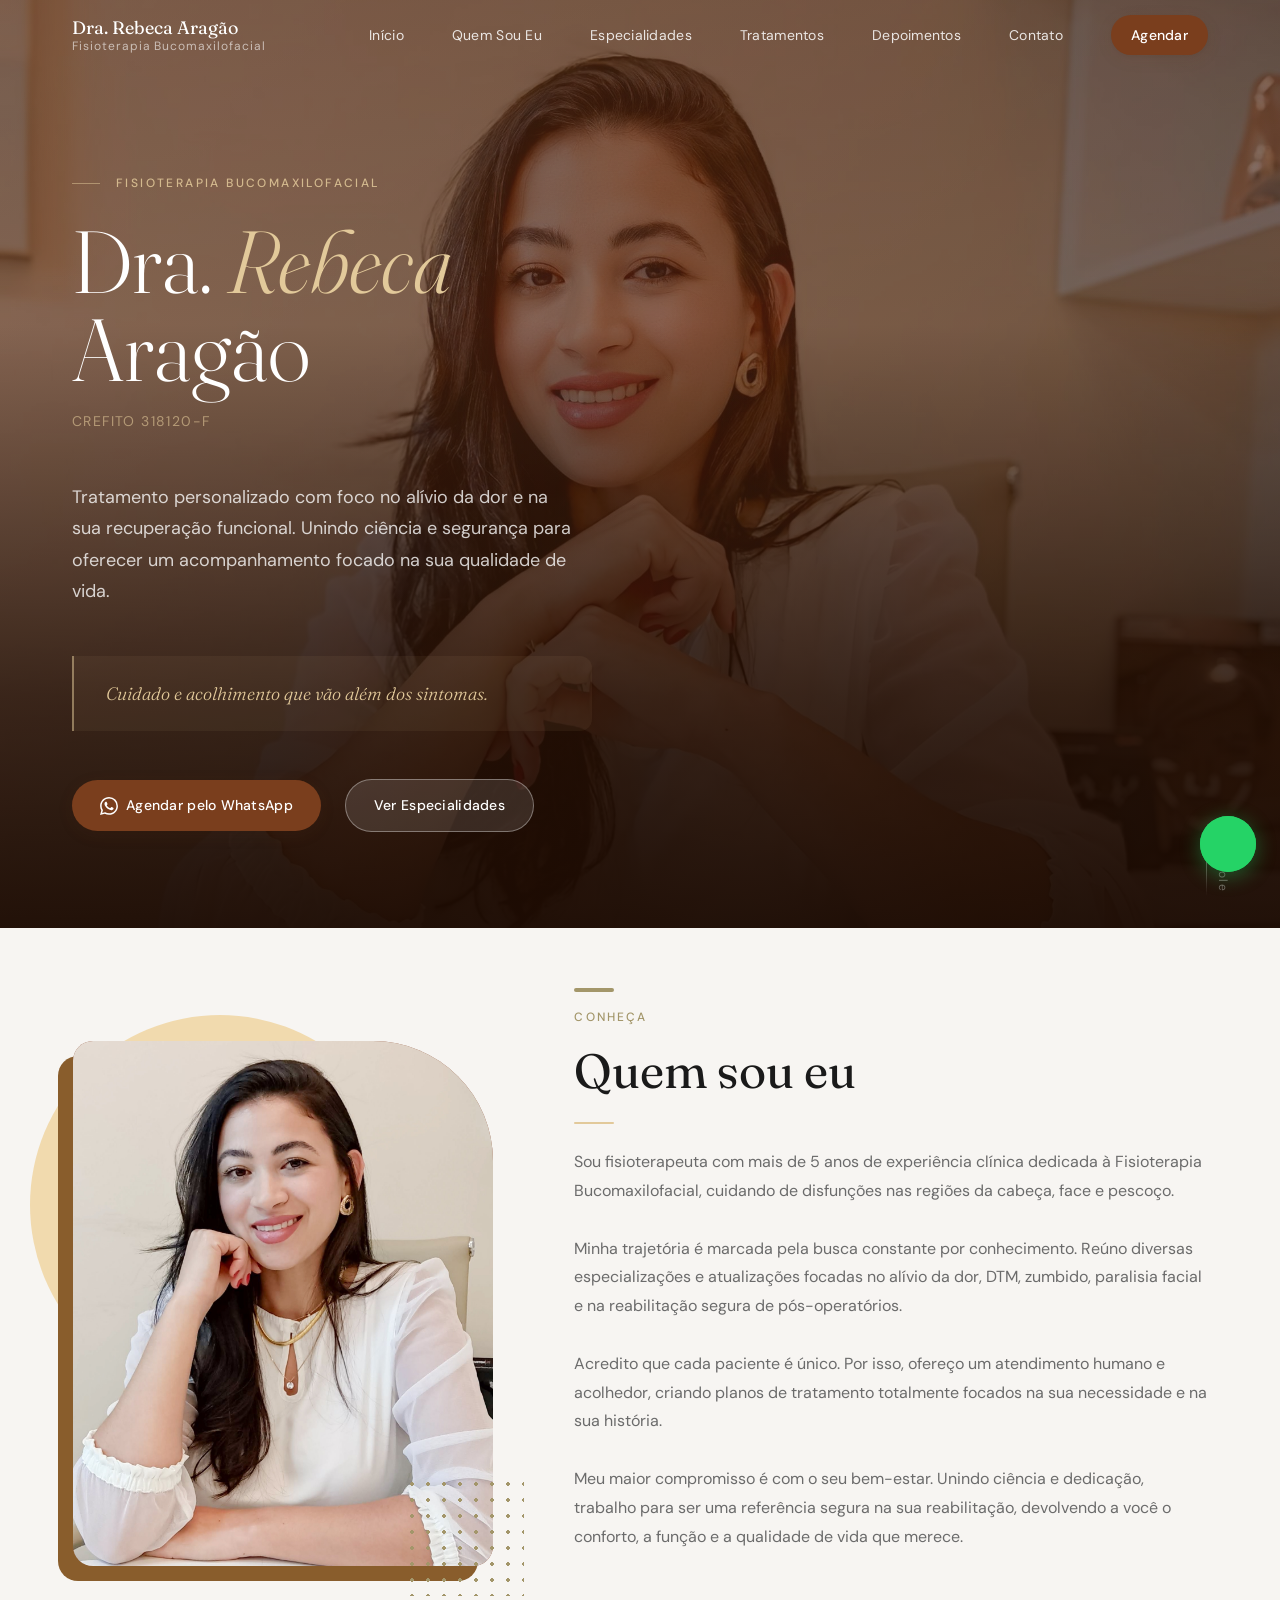
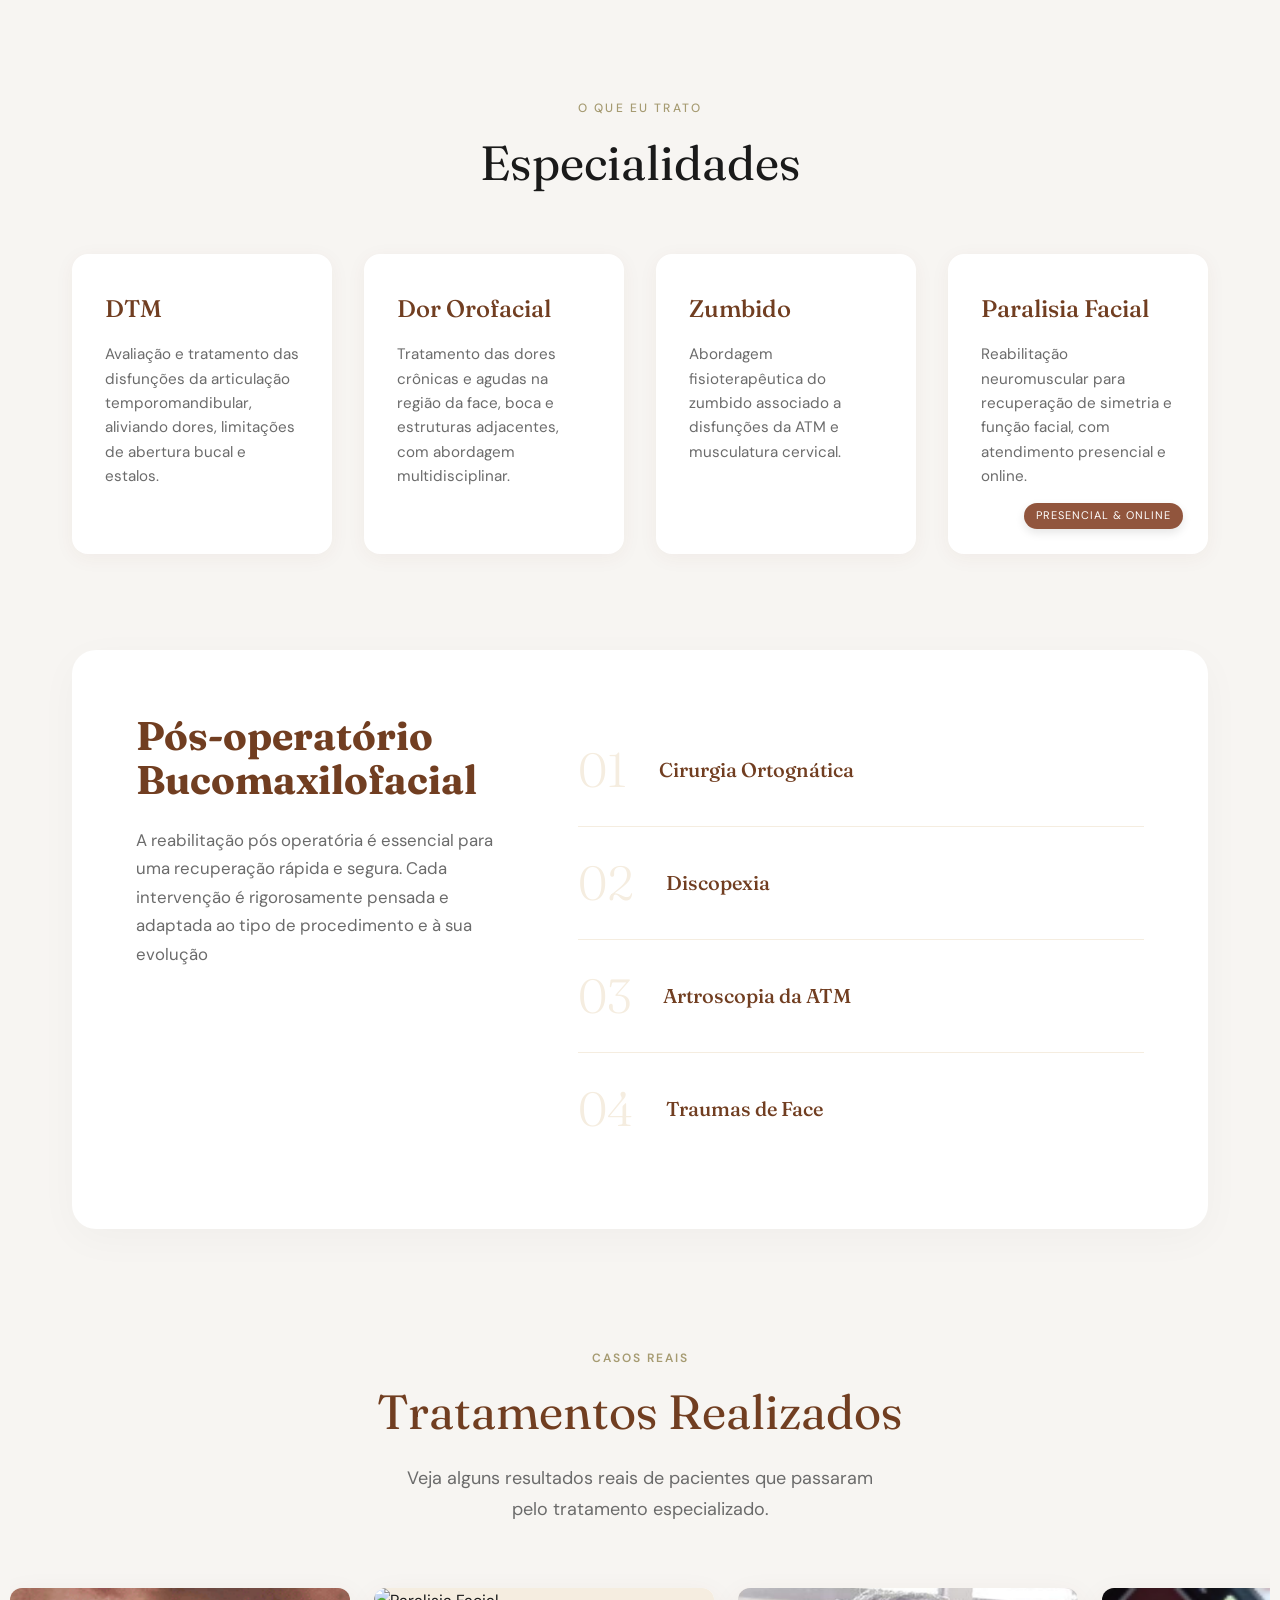
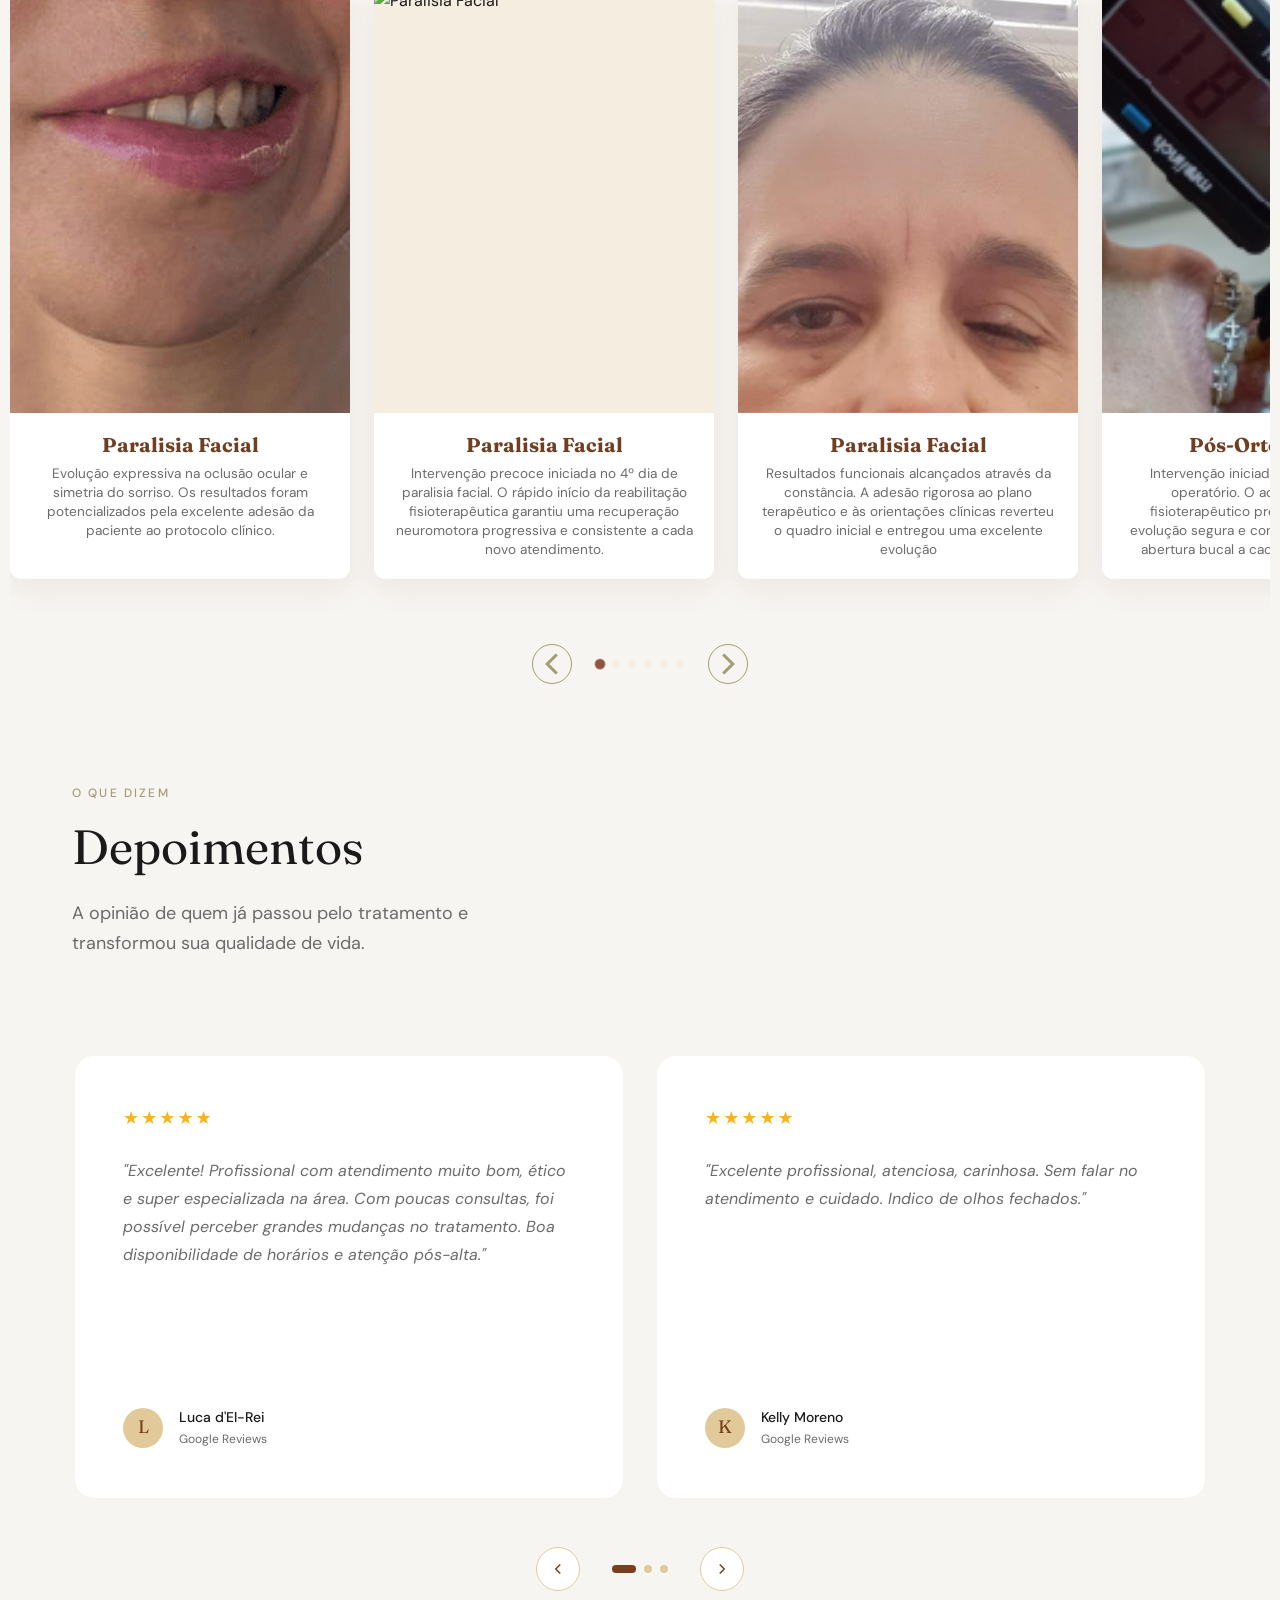
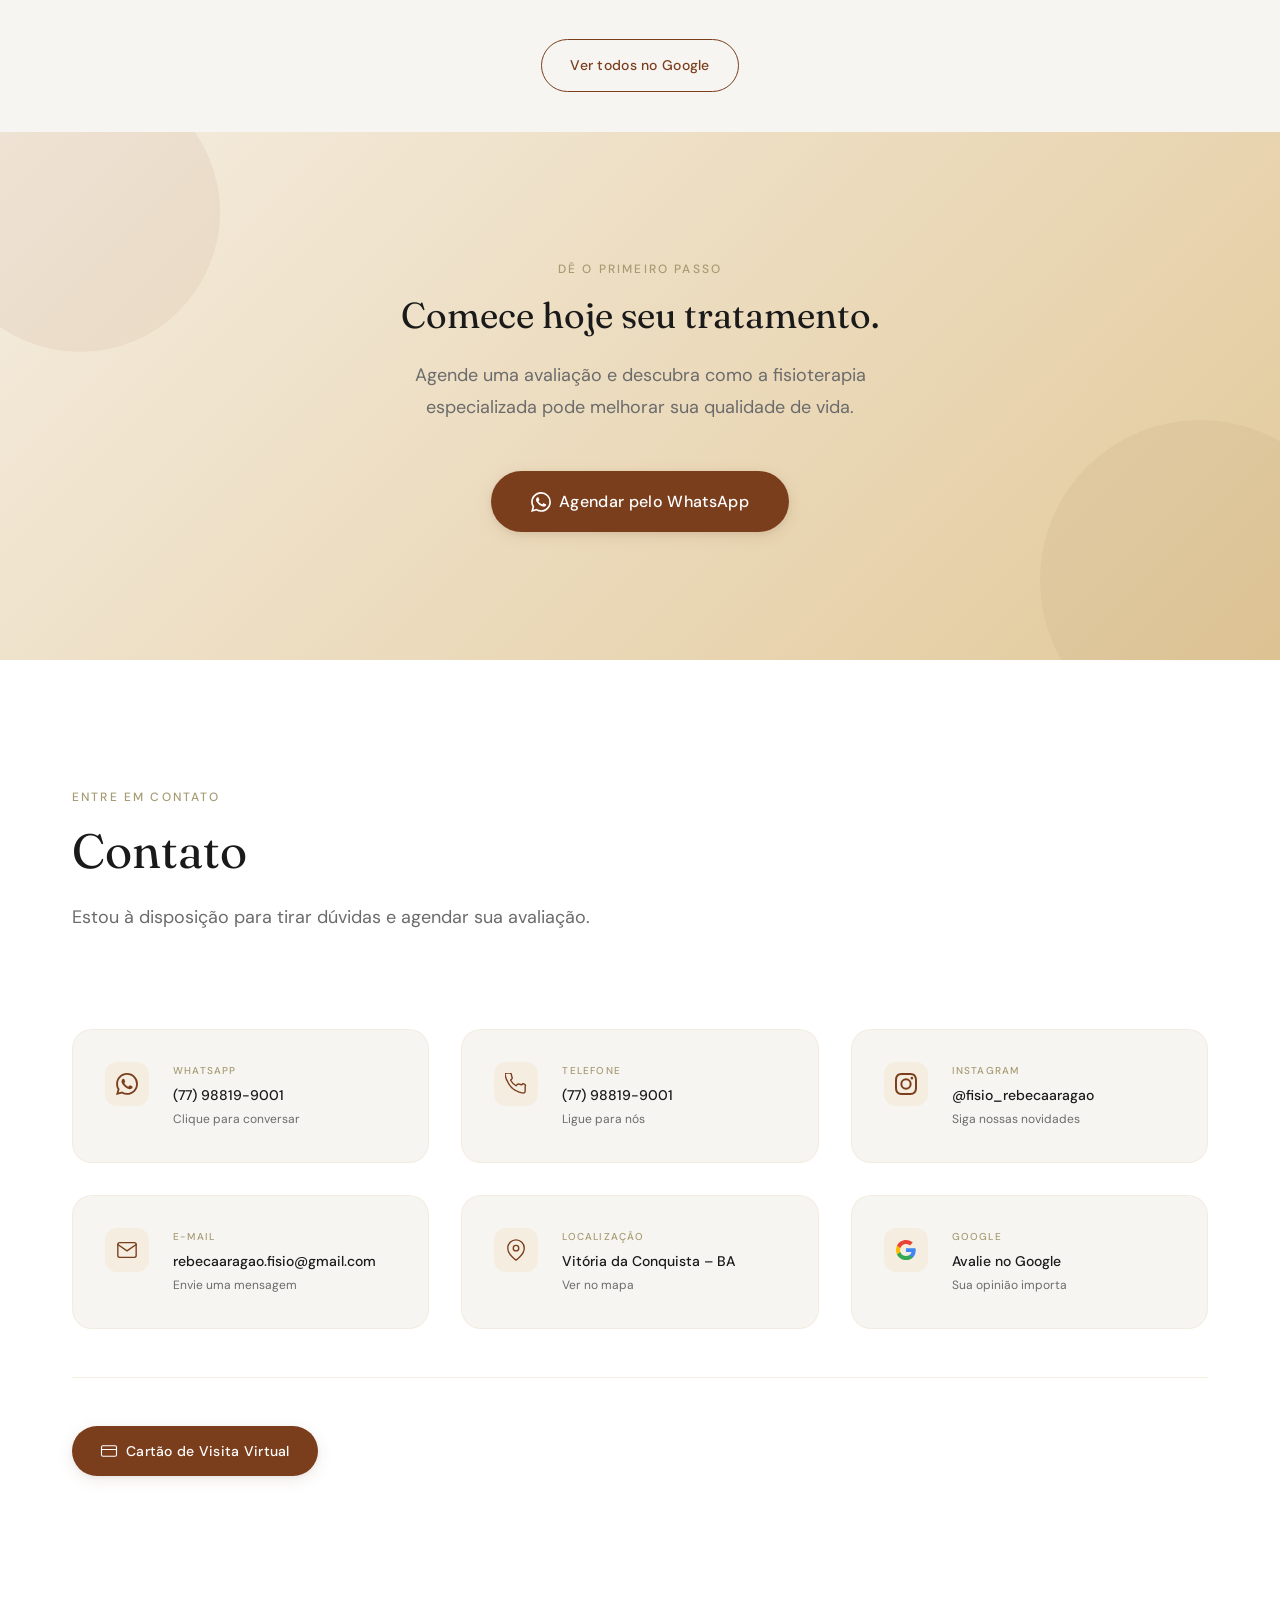
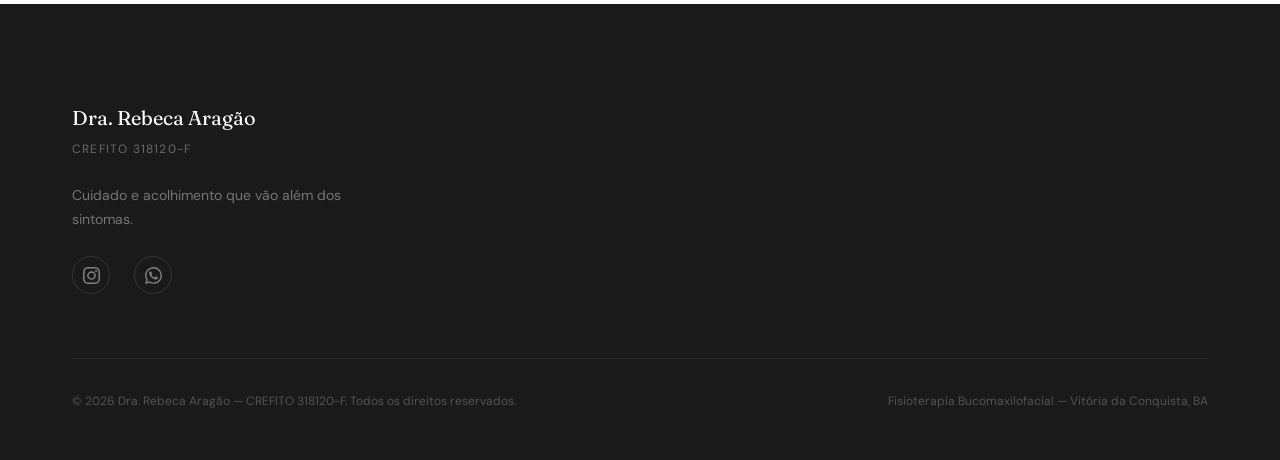
==== commit e4d217be: "amostra 6" ====
--- a/index.html
+++ b/index.html
@@ -189,7 +189,7 @@
             <div class="divider-line reveal reveal-delay-2"></div>
 
             <p class="about__text reveal reveal-delay-2">
-              Sou fisioterapeuta com mais de 4 anos de experiência clínica dedicada à Fisioterapia Bucomaxilofacial,
+              Sou fisioterapeuta com mais de 5 anos de experiência clínica dedicada à Fisioterapia Bucomaxilofacial,
               cuidando de disfunções nas regiões da cabeça, face e pescoço.<br><br>
 
               Minha trajetória é marcada pela busca constante por conhecimento. Reúno diversas especializações e
--- a/css/sections/sections.css
+++ b/css/sections/sections.css
@@ -495,8 +495,9 @@
    ========================================= */
 .treatment-card {
   flex: 0 0 var(--card-width);
-  /* Alinha os cards pelo início no desktop */
   scroll-snap-align: start;
+  /* NOVO: Força a parada obrigatória de 1 em 1 card, matando o excesso de sensibilidade no mobile */
+  scroll-snap-stop: always; 
   background: var(--branco, #ffffff);
   border-radius: 12px;
   overflow: hidden;
@@ -504,6 +505,8 @@
   transition: transform 0.4s ease, box-shadow 0.4s ease;
   display: flex;
   flex-direction: column;
+  /* NOVO: Avisa o navegador que este elemento vai se mover, ativando aceleração de hardware */
+  will-change: transform; 
 }
 
 .treatment-card:hover {
@@ -514,10 +517,11 @@
 .treatment-card__img {
   width: 100%;
   aspect-ratio: 4/5;
-  /* Deixa a imagem mais alta, dando muito mais destaque */
   position: relative;
   overflow: hidden;
   background: var(--bege-claro, #f1daae);
+  /* NOVO: Previne travamentos de renderização (layout thrashing) */
+  transform: translateZ(0); 
 }
 
 .treatment-card__img img {
@@ -525,11 +529,14 @@
   height: 100%;
   object-fit: cover;
   transition: transform 0.6s ease;
+  /* NOVO: Joga a imagem para a placa de vídeo (GPU) resolvendo o peso da rolagem */
+  transform: translateZ(0); 
+  will-change: transform;
 }
 
 .treatment-card:hover .treatment-card__img img {
-  transform: scale(1.03);
-  /* Efeito sutil de zoom */
+  /* NOVO: Mantém o efeito na placa de vídeo durante o zoom */
+  transform: scale(1.03) translateZ(0); 
 }
 
 /* Overlay simplificado */
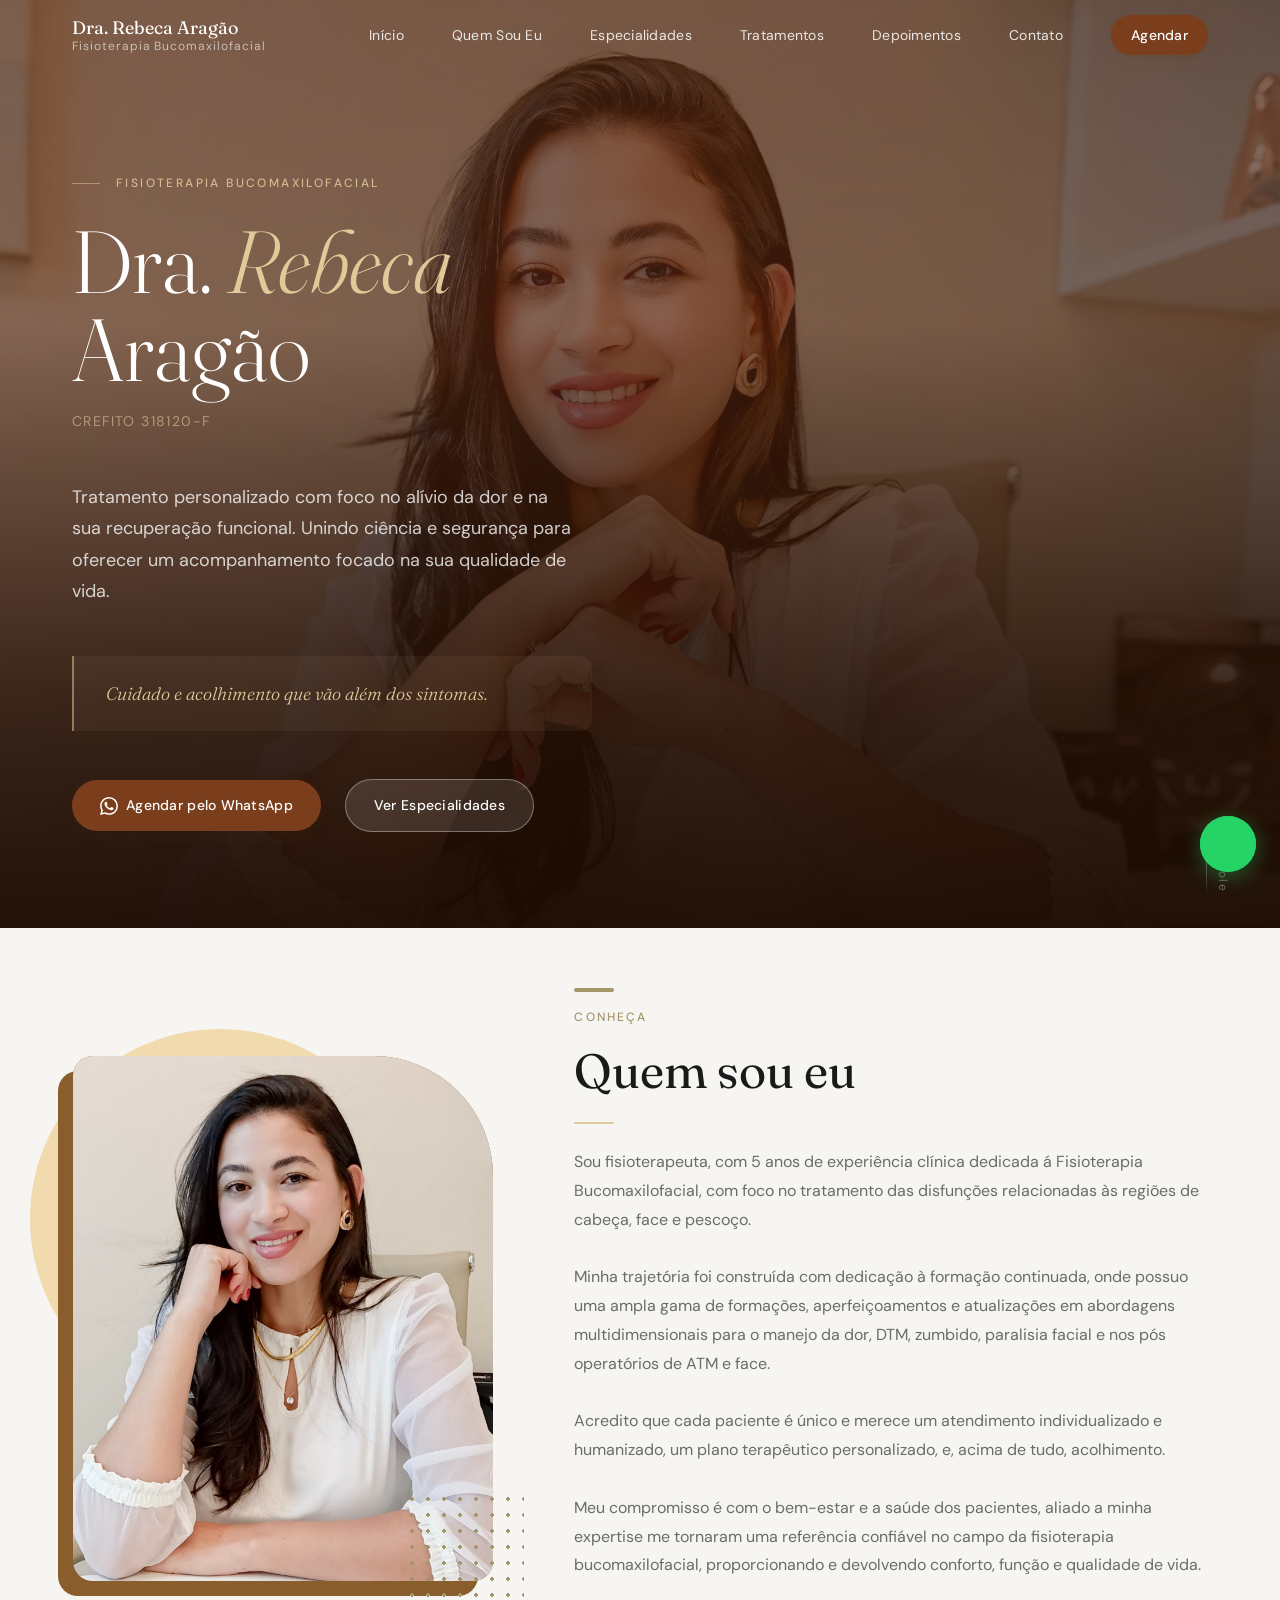
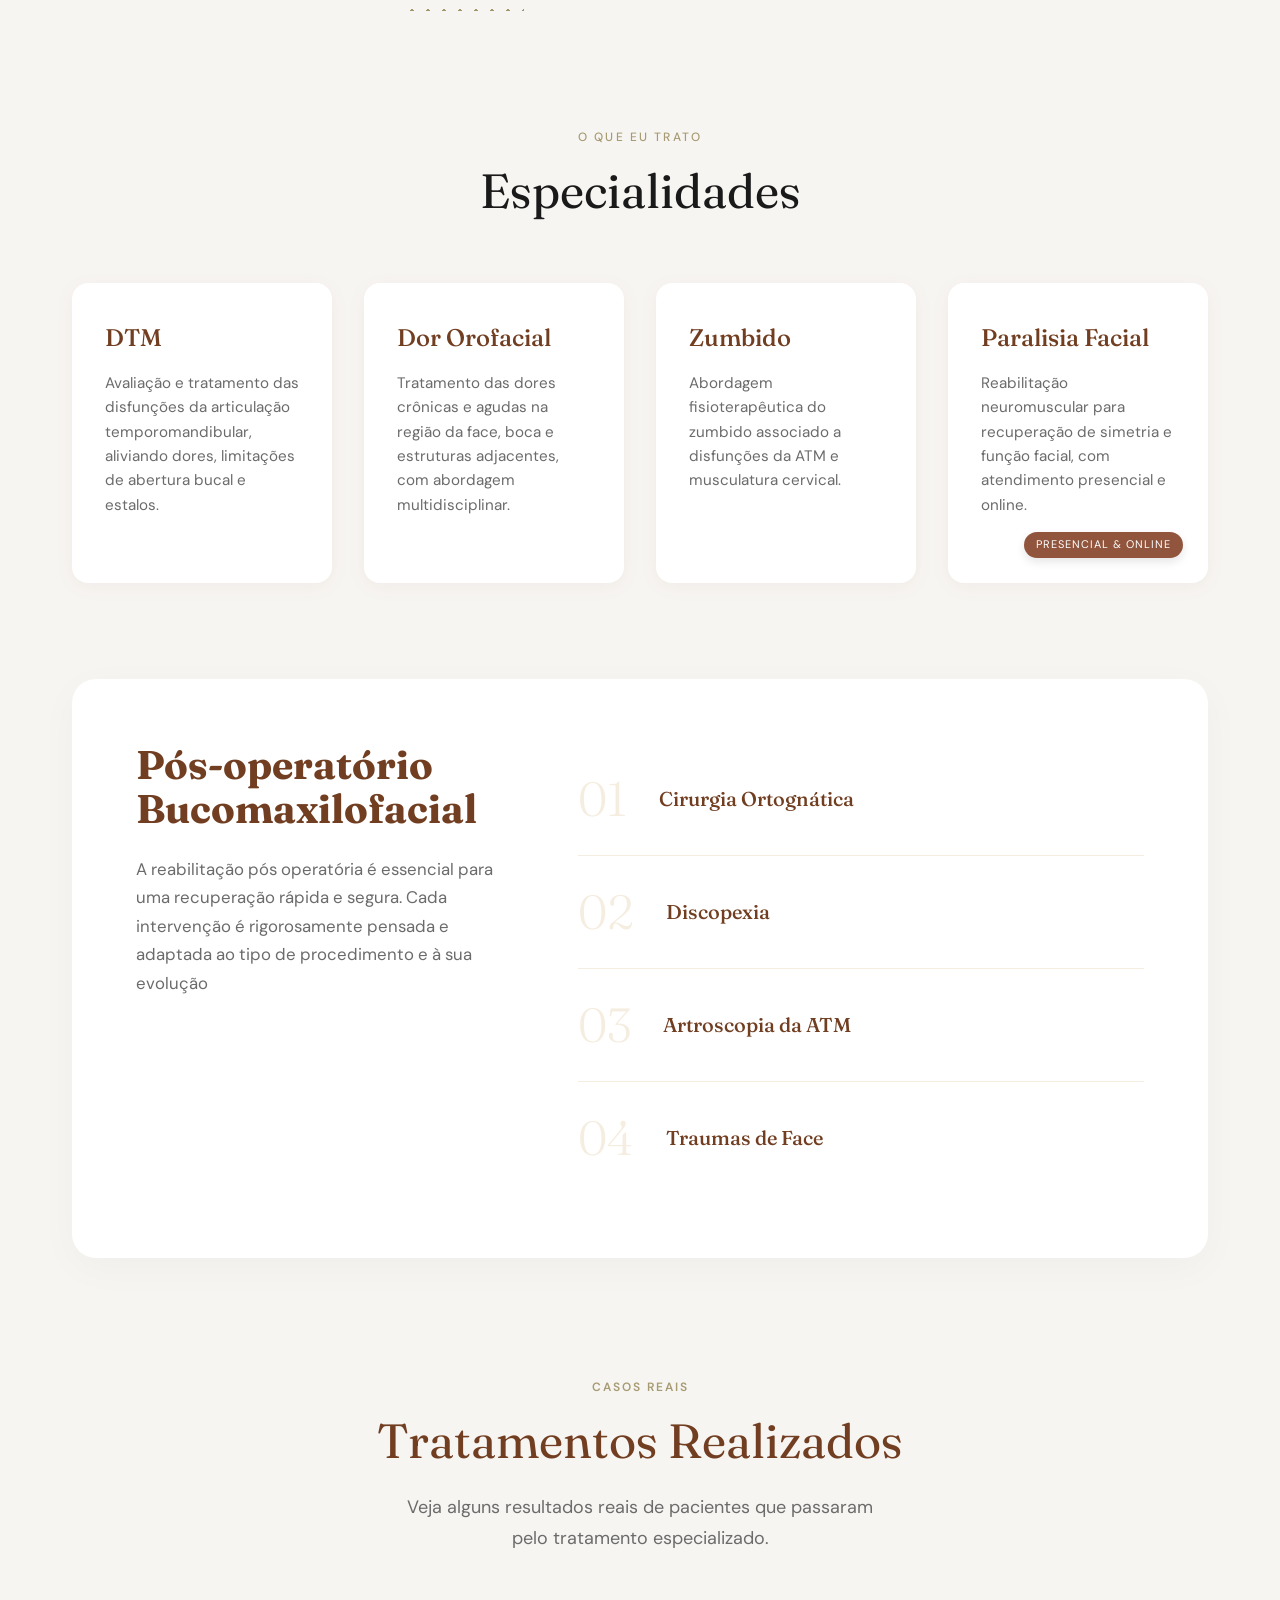
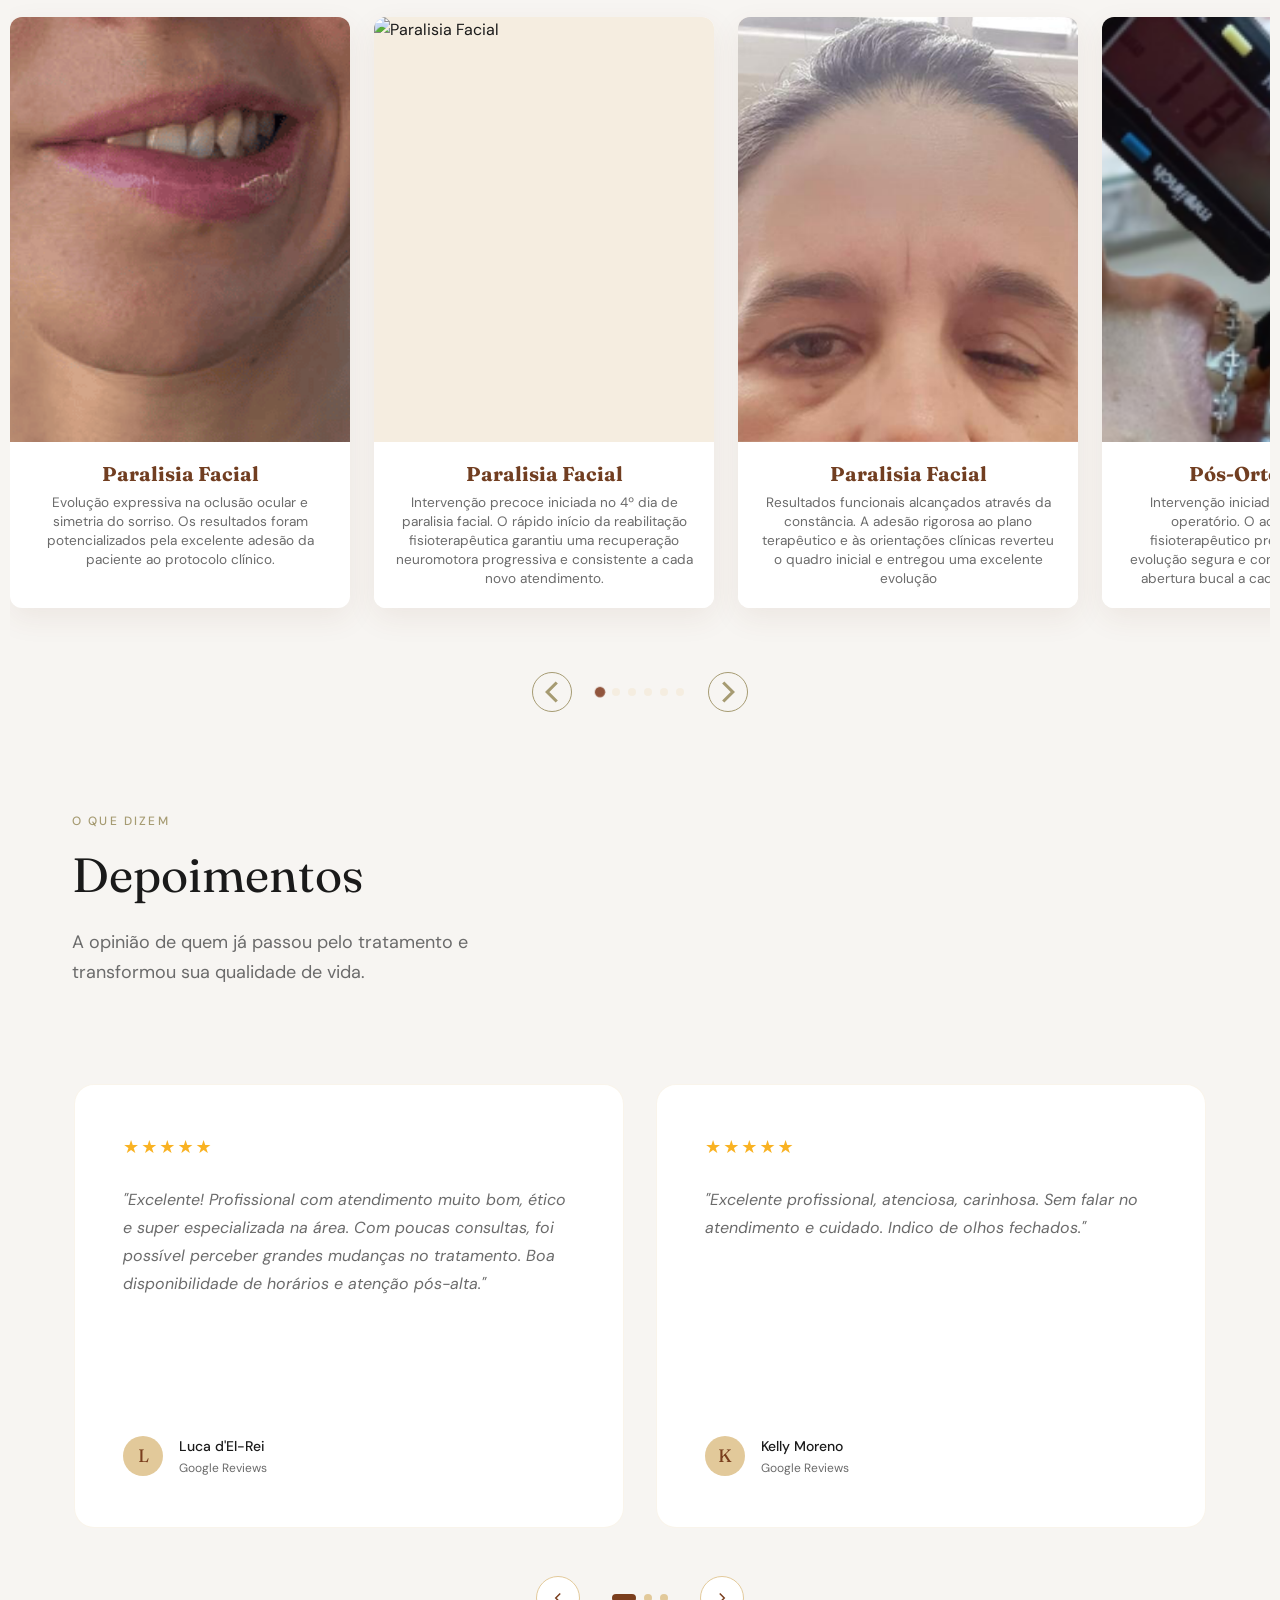
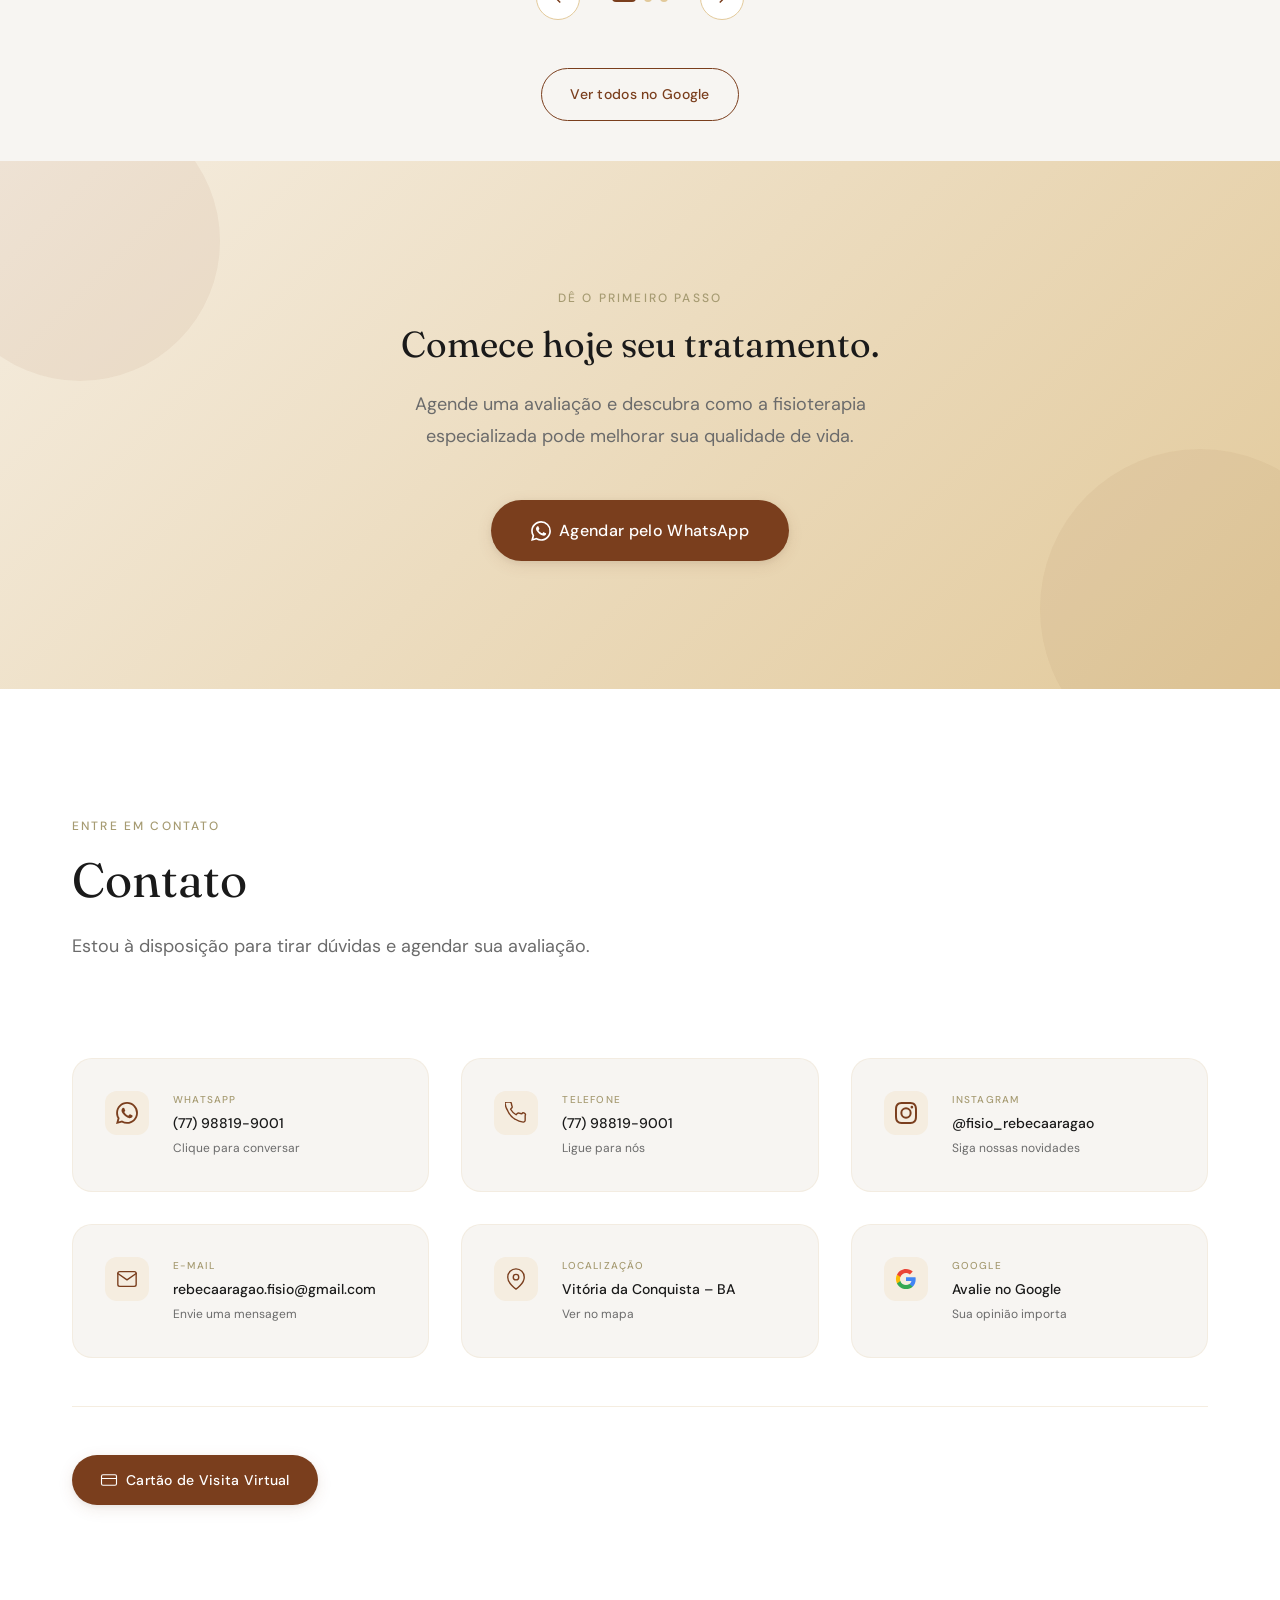
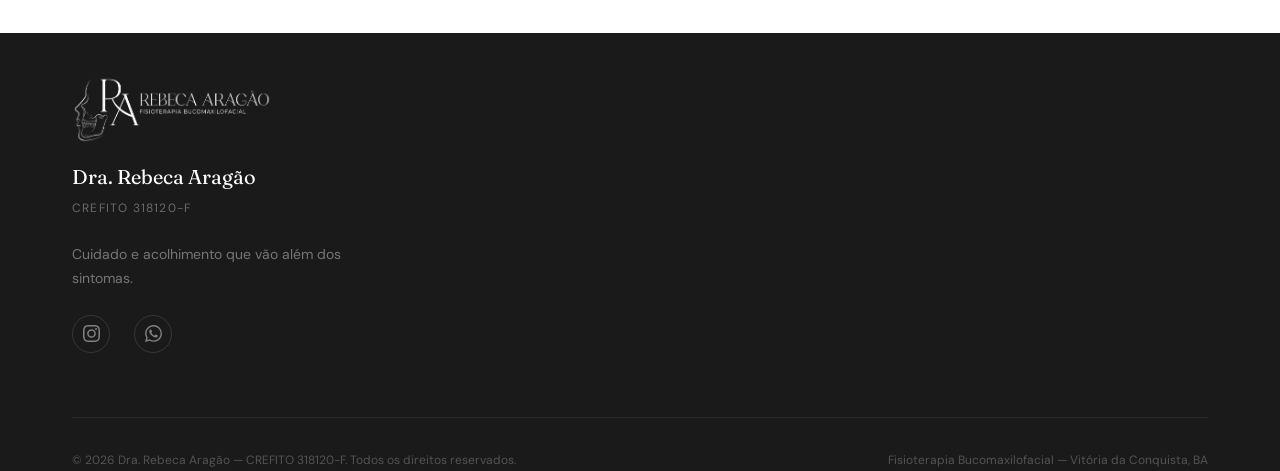
==== commit 4c32f74a: "amostra 7" ====
--- a/index.html
+++ b/index.html
@@ -67,6 +67,7 @@
     <nav class="nav" aria-label="Navegação principal">
       <div class="nav__inner">
         <a href="#inicio" class="nav__logo" aria-label="Início">
+          <!-- Logo adicionada aqui -->
           <span class="nav__logo-name">Dra. Rebeca Aragão</span>
           <span class="nav__logo-tag">Fisioterapia Bucomaxilofacial</span>
         </a>
@@ -189,18 +190,19 @@
             <div class="divider-line reveal reveal-delay-2"></div>
 
             <p class="about__text reveal reveal-delay-2">
-              Sou fisioterapeuta com mais de 5 anos de experiência clínica dedicada à Fisioterapia Bucomaxilofacial,
-              cuidando de disfunções nas regiões da cabeça, face e pescoço.<br><br>
-
-              Minha trajetória é marcada pela busca constante por conhecimento. Reúno diversas especializações e
-              atualizações focadas no alívio da dor, DTM, zumbido, paralisia facial e na reabilitação segura de
-              pós-operatórios.<br><br>
-
-              Acredito que cada paciente é único. Por isso, ofereço um atendimento humano e acolhedor, criando planos de
-              tratamento totalmente focados na sua necessidade e na sua história.<br><br>
-
-              Meu maior compromisso é com o seu bem-estar. Unindo ciência e dedicação, trabalho para ser uma referência
-              segura na sua reabilitação, devolvendo a você o conforto, a função e a qualidade de vida que merece.
+              Sou fisioterapeuta, com 5 anos de experiência clínica dedicada á Fisioterapia Bucomaxilofacial, com foco
+              no tratamento das disfunções relacionadas às regiões de cabeça, face e pescoço.<br><br>
+
+              Minha trajetória foi construída com dedicação à formação continuada, onde possuo uma ampla gama de
+              formações, aperfeiçoamentos e atualizações em abordagens multidimensionais para o manejo da dor, DTM,
+              zumbido, paralisia facial e nos pós operatórios de ATM e face.<br><br>
+
+              Acredito que cada paciente é único e merece um atendimento individualizado e humanizado, um plano
+              terapêutico personalizado, e, acima de tudo, acolhimento.<br><br>
+
+              Meu compromisso é com o bem-estar e a saúde dos pacientes, aliado a minha expertise me tornaram uma
+              referência confiável no campo da fisioterapia bucomaxilofacial, proporcionando e devolvendo conforto,
+              função e qualidade de vida.
             </p>
           </div>
 
@@ -401,7 +403,10 @@
   <footer class="footer" role="contentinfo">
     <div class="container">
       <div class="footer__inner">
-        <div>
+       <div>
+          <!-- Logo no rodapé -->
+          <img src="assets/images/logocomnomebranco.png" alt="Logo Dra. Rebeca Aragão" class="footer__logo-img">
+          
           <p class="footer__logo-name">Dra. Rebeca Aragão</p>
           <p class="footer__logo-crefito">CREFITO 318120-F</p>
           <p class="footer__slogan">Cuidado e acolhimento que vão além dos sintomas.</p>
--- a/css/style.css
+++ b/css/style.css
@@ -296,6 +296,24 @@
   animation: fab-pulse 2.5s ease-out infinite;
 }
 
+/* =========================================
+   ESTILOS DA LOGO (HERO E FOOTER)
+   ========================================= */
+
+.footer__logo-img {
+  width: 200px;
+  height: 70px;
+  margin-bottom: 1rem;
+  display: block;
+}
+
+/* Centraliza a logo do hero no mobile */
+@media (max-width: 768px) {
+  .hero__logo-img {
+    margin: 0 auto 1.5rem auto;
+  }
+}
+
 @keyframes fab-pulse {
   0% {
     transform: scale(1);
--- a/css/sections/nav.css
+++ b/css/sections/nav.css
@@ -34,6 +34,7 @@
   flex-direction: column;
   line-height: 1.2;
 }
+
 
 .nav__logo-name {
   font-family: var(--font-titulo);
--- a/css/sections/sections.css
+++ b/css/sections/sections.css
@@ -1181,7 +1181,7 @@
 /* ---- RODAPÉ ---- */
 .footer {
   background: var(--preto-suave);
-  padding: var(--space-3xl) 0 var(--space-xl);
+  padding: 40px 0 0;
 }
 
 .footer__inner {
